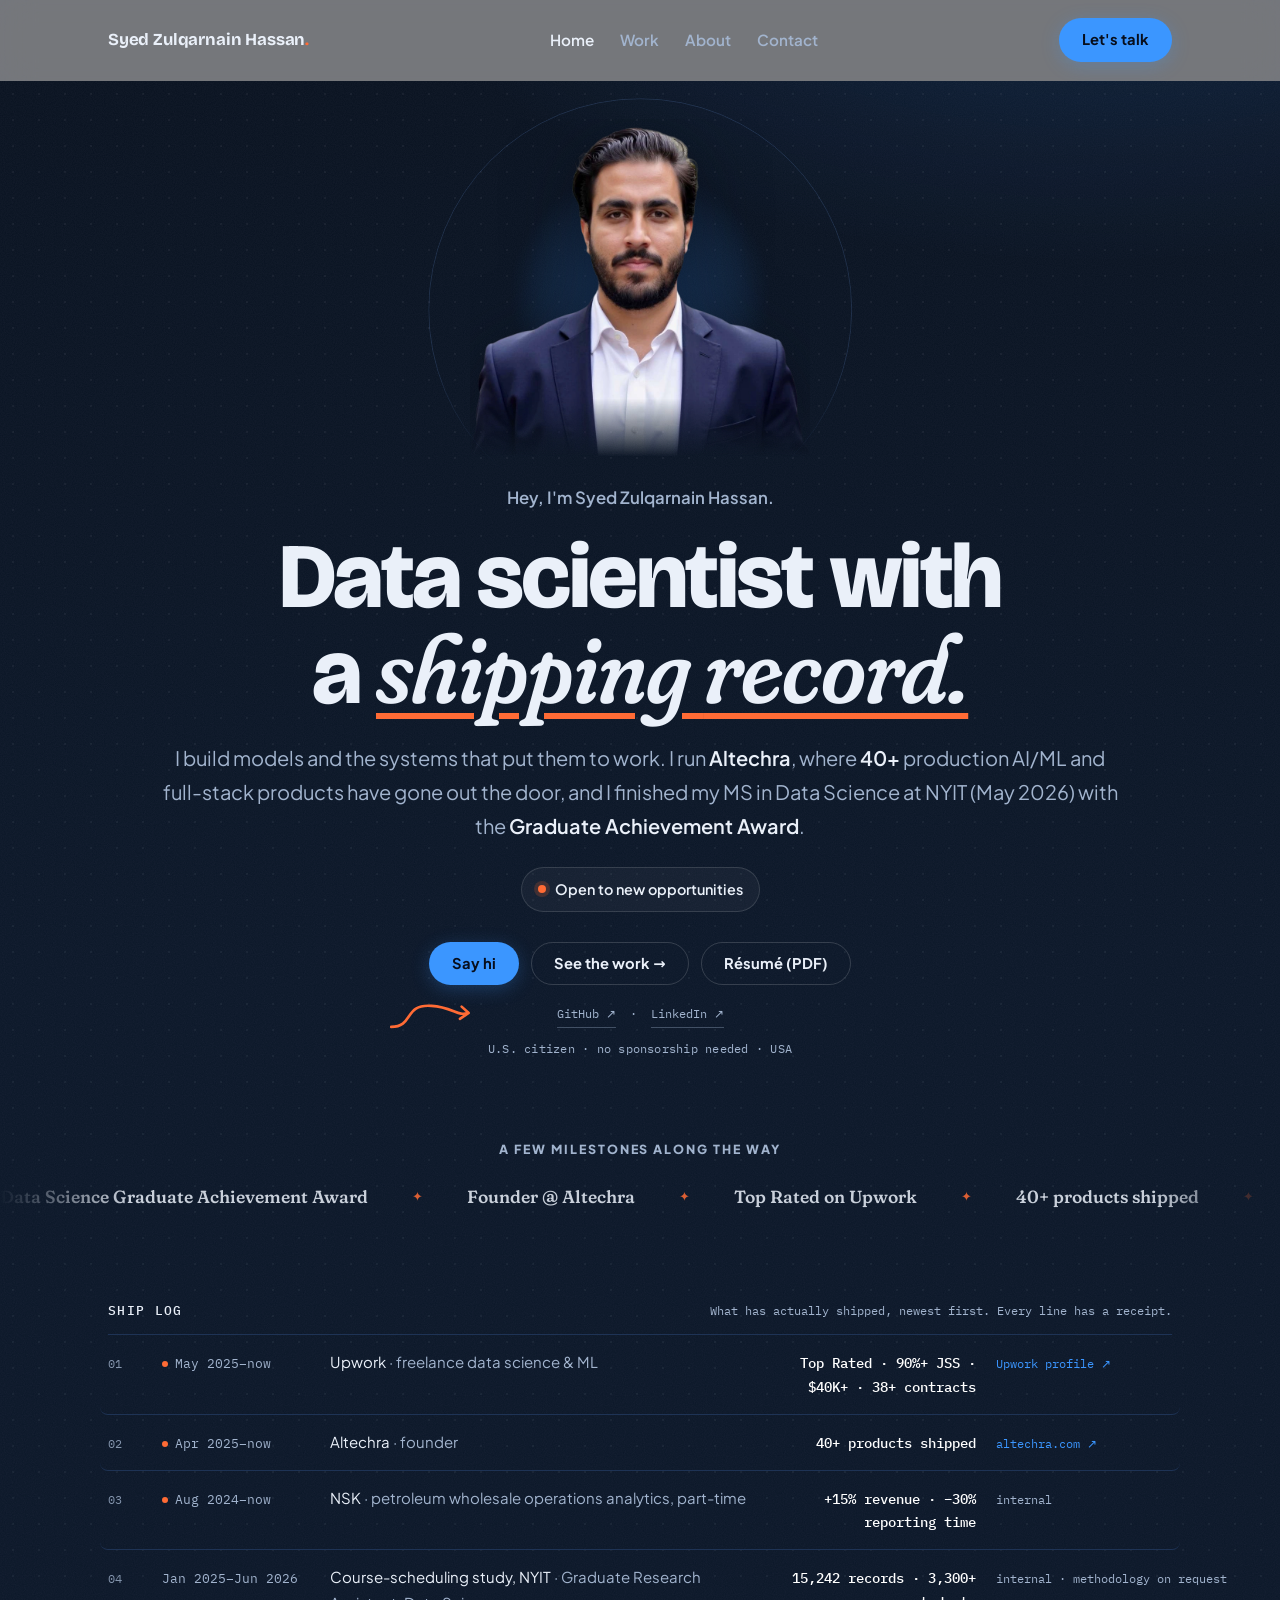
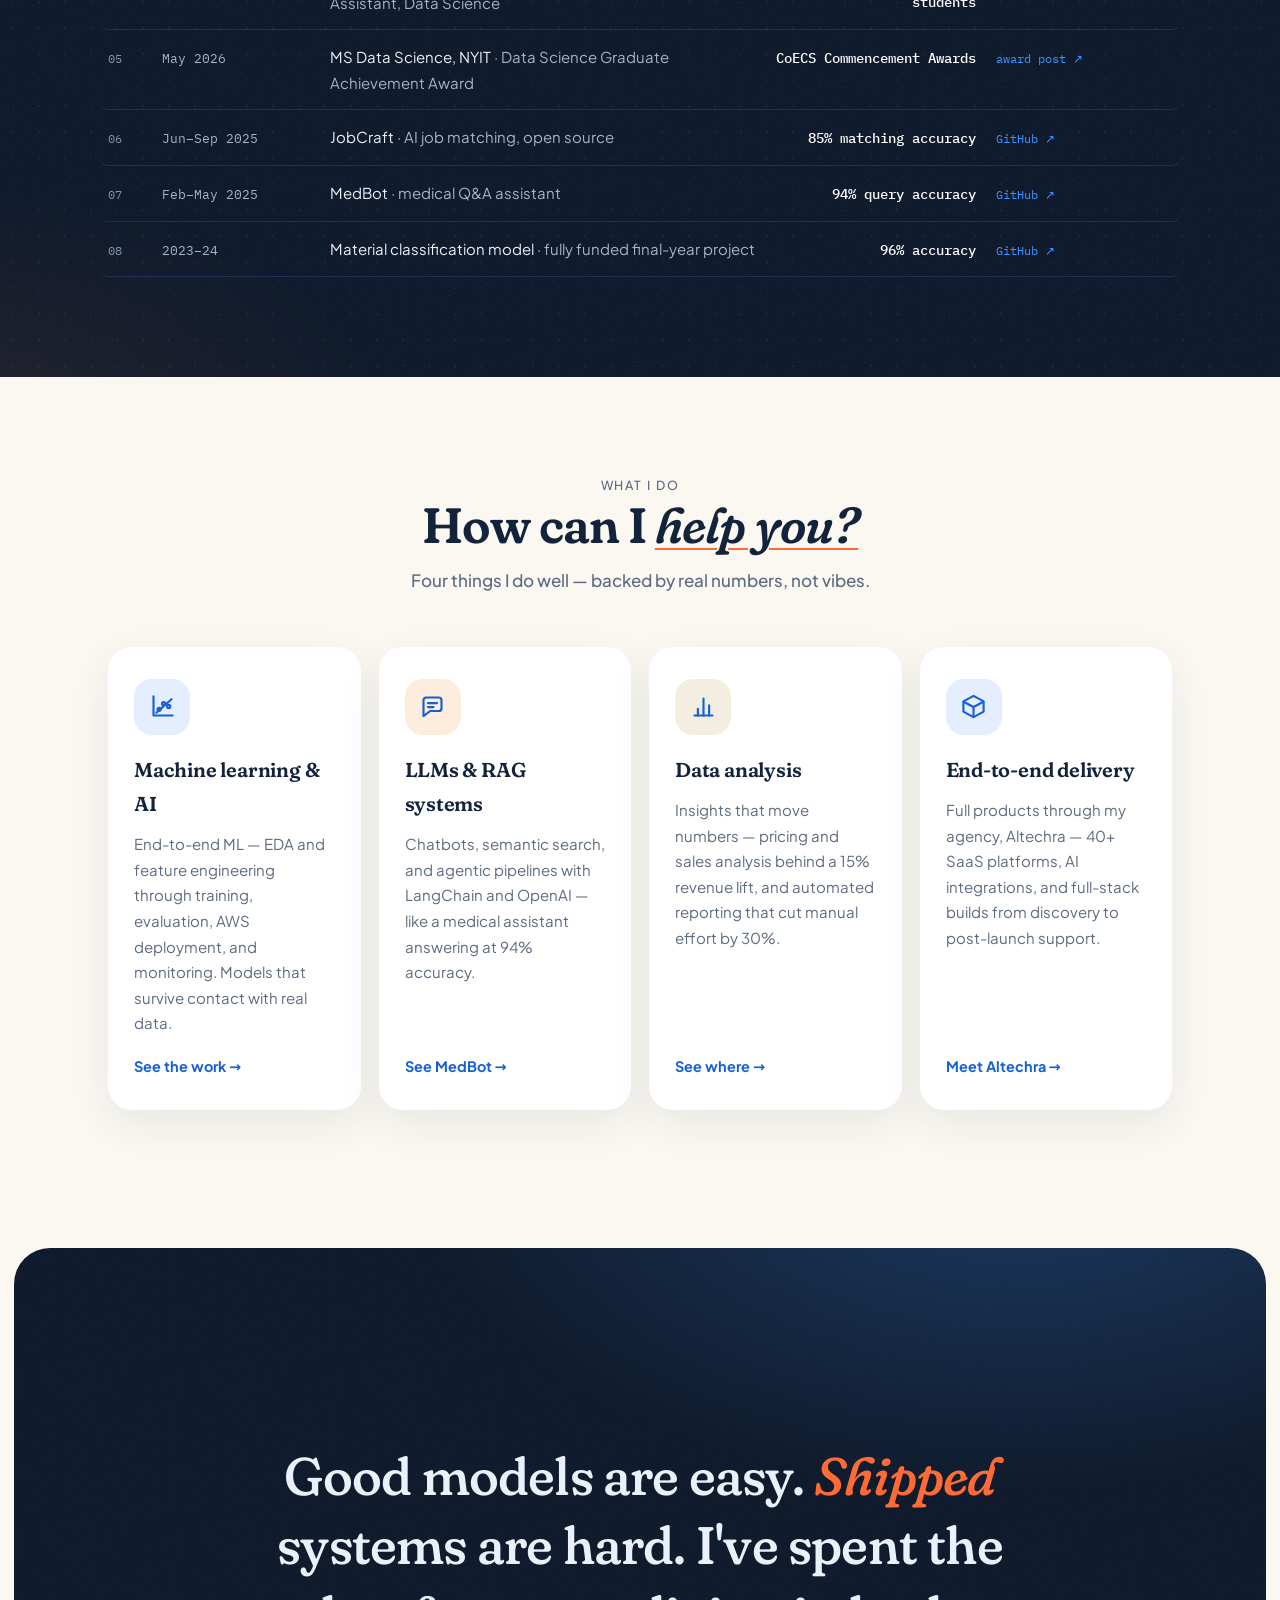
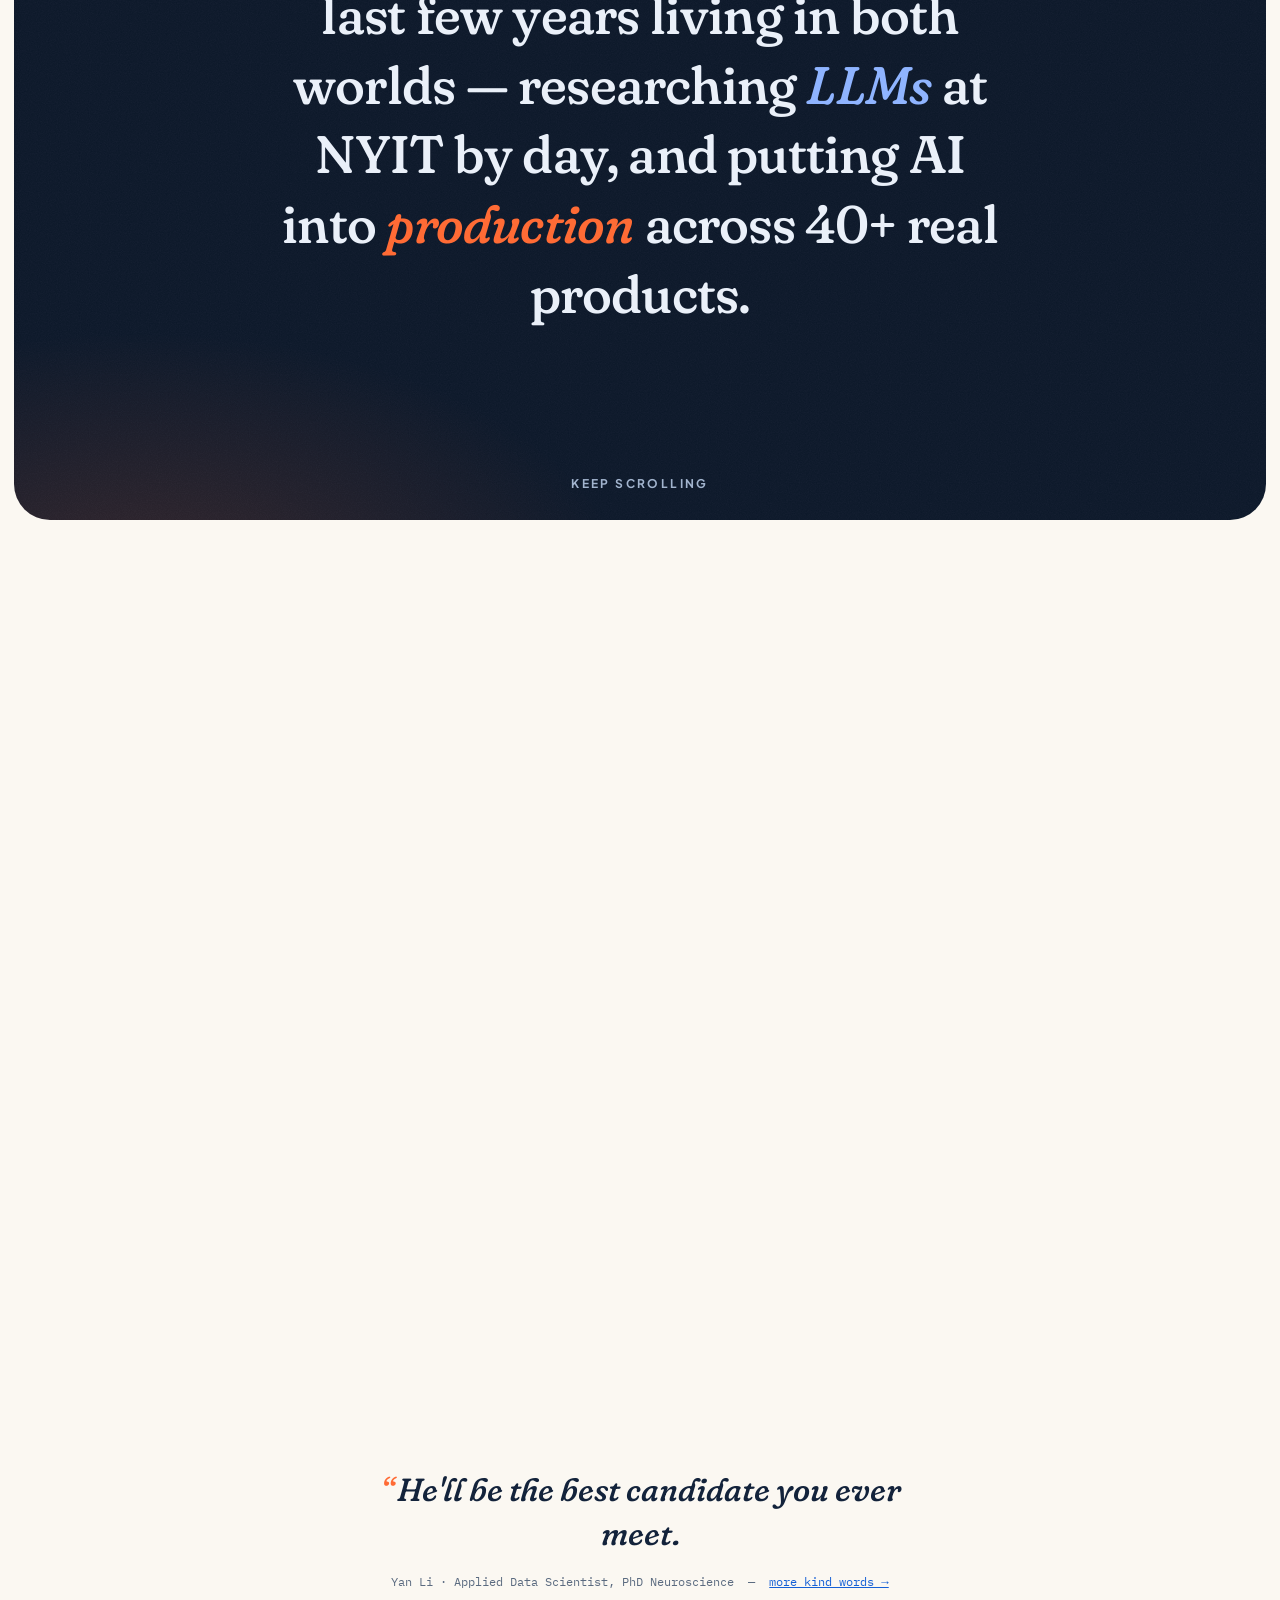
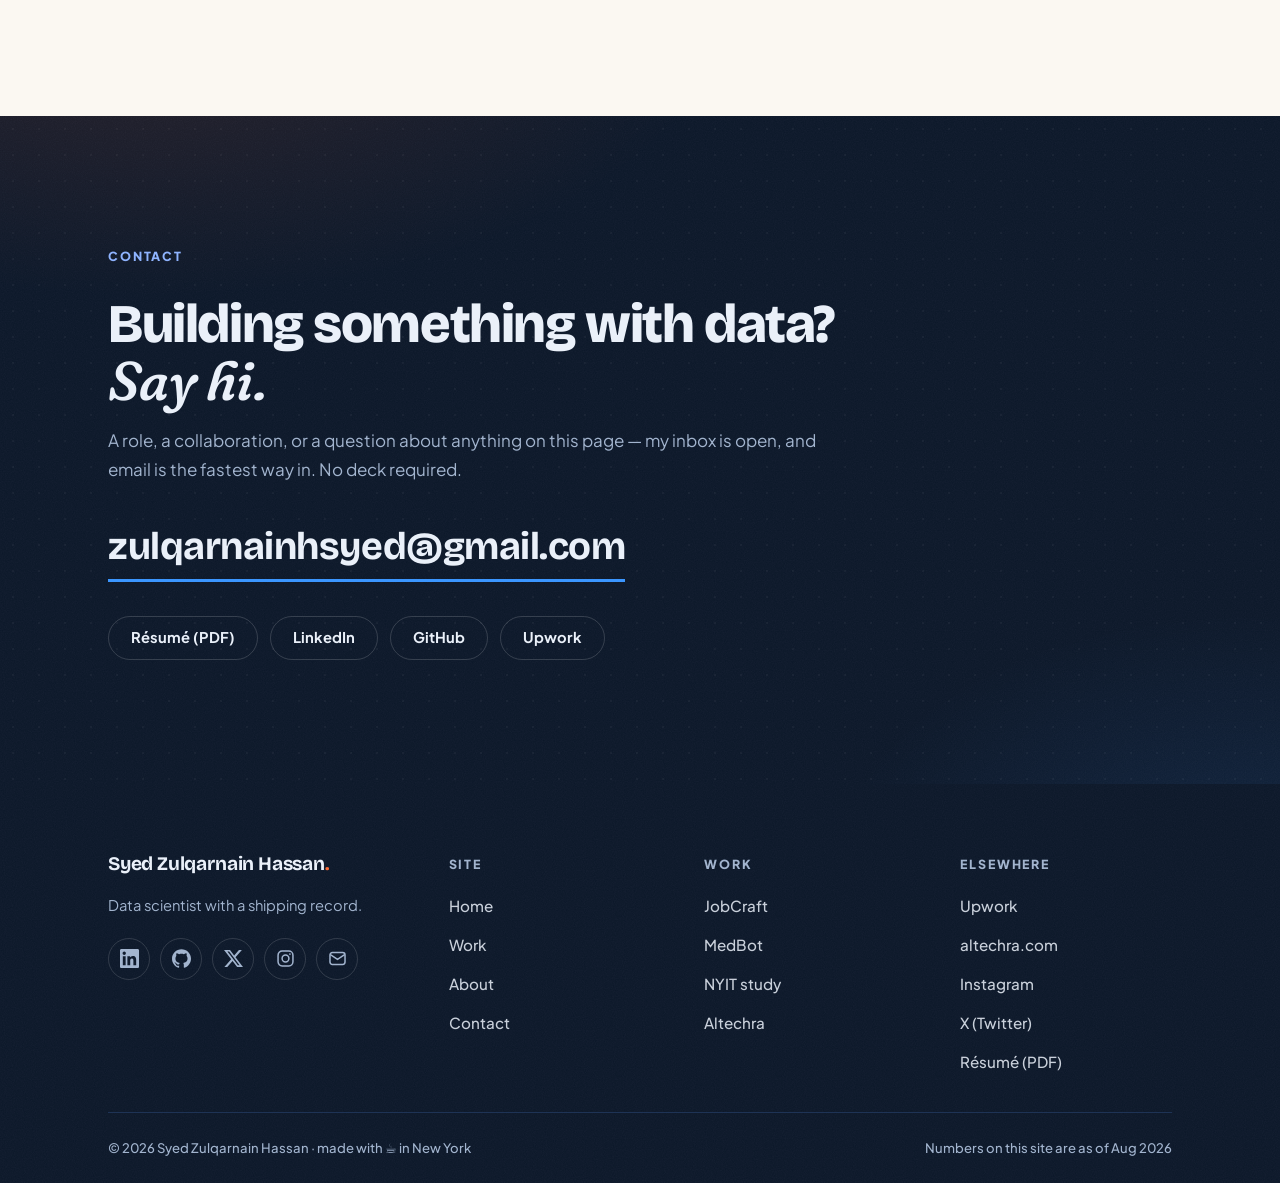
==== index.html @ 6a7240bf "Audit fixes: nav contrast, og card, a11y, email wrap" ====
<!doctype html>
<html lang="en">
<head>
<meta charset="utf-8">
<meta name="viewport" content="width=device-width, initial-scale=1">
<title>Syed Zulqarnain Hassan — Data Scientist &amp; Machine Learning Engineer, United States</title>
<meta name="description" content="Open to Data Scientist, Data Analyst, Machine Learning Engineer, and AI Engineer roles — 40+ production AI/ML builds, MS Data Science at NYIT 2026, U.S. citizen.">
<meta property="og:title" content="Syed Zulqarnain Hassan — Data scientist with a shipping record">
<meta property="og:description" content="40+ production AI/ML builds. MS Data Science, NYIT 2026, Graduate Achievement Award. Available now — on-site, hybrid, or remote anywhere in the U.S.">
<meta property="og:type" content="website">
<meta property="og:url" content="https://zulqarnainhassan.com/">
<meta property="og:image" content="https://zulqarnainhassan.com/og.png">
<meta property="og:image:width" content="1200">
<meta property="og:image:height" content="630">
<meta name="twitter:card" content="summary_large_image">
<meta name="twitter:image" content="https://zulqarnainhassan.com/og.png">
<link rel="canonical" href="https://zulqarnainhassan.com/">
<meta name="theme-color" content="#070E1C">
<link rel="icon" href="/favicon.svg" type="image/svg+xml">
<link rel="icon" href="/favicon.png" type="image/png" sizes="32x32">
<link rel="apple-touch-icon" href="/apple-touch-icon.png">
<link rel="preload" href="/fonts/bricolage-grotesque-700.woff2" as="font" type="font/woff2" crossorigin>
<link rel="preload" href="/fonts/plus-jakarta-sans-400.woff2" as="font" type="font/woff2" crossorigin>
<link rel="preload" href="/fonts/fraunces-italic-400-700.woff2" as="font" type="font/woff2" crossorigin>
<link rel="preload" href="/fonts/ibm-plex-mono-400.woff2" as="font" type="font/woff2" crossorigin>
<link rel="stylesheet" href="/styles.css">
<script src="/main.js" defer></script>
<script type="application/ld+json">
{
  "@context": "https://schema.org",
  "@type": "Person",
  "name": "Syed Zulqarnain Hassan",
  "jobTitle": "Data Scientist",
  "address": {"@type": "PostalAddress", "addressCountry": "US"},
  "email": "mailto:zulqarnainhsyed@gmail.com",
  "alumniOf": {"@type": "CollegeOrUniversity", "name": "New York Institute of Technology"},
  "worksFor": {"@type": "Organization", "name": "Altechra", "url": "https://altechra.com"},
  "sameAs": ["https://www.linkedin.com/in/syedzulqarnainh", "https://github.com/Zulqarnain-10", "https://www.upwork.com/freelancers/~01bd0c312572d26561", "https://www.instagram.com/szulqarnain22", "https://x.com/szulqarnain22"],
  "url": "https://zulqarnainhassan.com"
}
</script>
</head>
<body>
<a class="skip" href="#main">Skip to content</a>
<div class="progress" id="progress" aria-hidden="true"></div>

<header class="sitenav band-dark" id="sitenav">
  <div class="wrap">
    <div class="nav">
      <a class="brand" href="/">Syed Zulqarnain Hassan<span class="bdot">.</span></a>
      <nav aria-label="Primary">
        <ul class="nav-links" id="navLinks">
          <li><a href="/" aria-current="page">Home</a></li>
          <li><a href="/work/">Work</a></li>
          <li><a href="/about/">About</a></li>
          <li><a href="/contact/">Contact</a></li>
        </ul>
      </nav>
      <div class="nav-right">
        <a class="btn btn-primary nav-cta" href="/contact/">Let's talk</a>
        <button class="menu-btn" id="menuBtn" aria-expanded="false" aria-controls="navLinks" aria-label="Toggle menu"><svg viewBox="0 0 24 24" aria-hidden="true"><path d="M4 8h16M4 16h16"/></svg></button>
      </div>
    </div>
  </div>
</header>

<main id="main">
  <div class="band-dark band-hero">
    <section class="hero wrap" id="top">
      <div class="hero-figure" data-up style="--d:0s">
        <img src="/assets/portrait-cut.webp" alt="Syed Zulqarnain Hassan" width="880" height="882" fetchpriority="high" decoding="async">
      </div>
      <p class="eyebrow" data-up style="--d:.1s">Hey, I'm Syed Zulqarnain Hassan.</p>
      <h1><span class="hw" style="--wd:.15s">Data</span> <span class="hw" style="--wd:.23s">scientist</span> <span class="hw" style="--wd:.31s">with</span> <span class="hw" style="--wd:.39s">a</span> <em><span class="hw" style="--wd:.48s">shipping</span> <span class="hw" style="--wd:.57s">record.</span></em></h1>
      <p class="lede" data-up style="--d:.26s">I build models and the systems that put them to work. I run <strong>Altechra</strong>, where <strong>40+</strong> production AI/ML and full-stack products have gone out the door, and I finished my MS in Data Science at NYIT (May 2026) with the <strong>Graduate Achievement Award</strong>.</p>
      <p class="status-chip" data-up style="--d:.34s"><span class="dot" aria-hidden="true"></span>Open to new opportunities</p>
      <div class="ctas" data-up style="--d:.42s">
        <a class="btn btn-primary" href="mailto:zulqarnainhsyed@gmail.com?subject=Hello%20Zulqarnain">Say hi</a>
        <a class="btn btn-ghost" href="/work/">See the work →</a>
        <a class="btn btn-ghost" href="/resume.pdf">Résumé (PDF)</a>
        <svg class="squiggle" viewBox="0 0 100 60" fill="none" aria-hidden="true">
          <path class="sq1" d="M4 52 C 30 48, 14 24, 46 22 C 70 20, 78 30, 88 24" stroke="currentColor" stroke-width="3" stroke-linecap="round"/>
          <path class="sq2" d="M80 18 L 89 24 L 80 32" stroke="currentColor" stroke-width="3" stroke-linecap="round" stroke-linejoin="round"/>
        </svg>
      </div>
      <p class="hero-sub-links" data-up style="--d:.48s"><a href="https://github.com/Zulqarnain-10">GitHub ↗</a> &nbsp;·&nbsp; <a href="https://www.linkedin.com/in/syedzulqarnainh">LinkedIn ↗</a></p>
      <p class="hero-meta" data-up style="--d:.54s">U.S. citizen · no sponsorship needed · USA</p>
    </section>

    <section class="strip" aria-label="Milestones">
      <p class="strip-label" data-up style="--d:.6s">A few milestones along the way</p>
      <div class="marquee" data-up style="--d:.66s">
        <div class="marquee-track">
          <div class="mq-item">
            <span>Data Science Graduate Achievement Award</span><span class="sep" aria-hidden="true">✦</span>
            <span>Founder @ Altechra</span><span class="sep" aria-hidden="true">✦</span>
            <span>Top Rated on Upwork</span><span class="sep" aria-hidden="true">✦</span>
            <span>40+ products shipped</span><span class="sep" aria-hidden="true">✦</span>
            <span>Research Assistant @ NYIT</span><span class="sep" aria-hidden="true">✦</span>
            <span>Pakistan Conference @ Harvard</span><span class="sep" aria-hidden="true">✦</span>
            <span>Featured alumni story, FAST-NUCES</span><span class="sep" aria-hidden="true">✦</span>
            <span>3,267 GitHub contributions in a year</span><span class="sep" aria-hidden="true">✦</span>
            <span>Databricks Lakehouse Workshop</span><span class="sep" aria-hidden="true">✦</span>
            <span>IEEE NUCES — Senior Vice President</span><span class="sep" aria-hidden="true">✦</span>
            <span>100% funded final-year project</span><span class="sep" aria-hidden="true">✦</span>
          </div>
          <div class="mq-item mq-b" aria-hidden="true">
            <span>Data Science Graduate Achievement Award</span><span class="sep" aria-hidden="true">✦</span>
            <span>Founder @ Altechra</span><span class="sep" aria-hidden="true">✦</span>
            <span>Top Rated on Upwork</span><span class="sep" aria-hidden="true">✦</span>
            <span>40+ products shipped</span><span class="sep" aria-hidden="true">✦</span>
            <span>Research Assistant @ NYIT</span><span class="sep" aria-hidden="true">✦</span>
            <span>Pakistan Conference @ Harvard</span><span class="sep" aria-hidden="true">✦</span>
            <span>Featured alumni story, FAST-NUCES</span><span class="sep" aria-hidden="true">✦</span>
            <span>3,267 GitHub contributions in a year</span><span class="sep" aria-hidden="true">✦</span>
            <span>Databricks Lakehouse Workshop</span><span class="sep" aria-hidden="true">✦</span>
            <span>IEEE NUCES — Senior Vice President</span><span class="sep" aria-hidden="true">✦</span>
            <span>100% funded final-year project</span><span class="sep" aria-hidden="true">✦</span>
          </div>
        </div>
      </div>
    </section>

    <section class="log wrap" id="log" aria-labelledby="log-title">
      <div class="log-head">
        <h2 id="log-title">Ship log</h2>
        <p>What has actually shipped, newest first. Every line has a receipt.</p>
      </div>
      <ol role="list">
        <li style="--i:0">
          <span class="idx" aria-hidden="true">01</span>
          <span class="time"><span class="livedot" aria-hidden="true"></span>May 2025–now</span>
          <span class="what">Upwork <span class="role">· freelance data science &amp; ML</span></span>
          <span class="measure">Top Rated · 90%+ JSS · $40K+ · 38+ contracts</span>
          <a class="receipt" href="https://www.upwork.com/freelancers/~01bd0c312572d26561">Upwork profile ↗</a>
        </li>
        <li style="--i:1">
          <span class="idx" aria-hidden="true">02</span>
          <span class="time"><span class="livedot" aria-hidden="true"></span>Apr 2025–now</span>
          <span class="what"><a href="/work/#altechra-case">Altechra</a> <span class="role">· founder</span></span>
          <span class="measure">40+ products shipped</span>
          <a class="receipt" href="https://altechra.com">altechra.com ↗</a>
        </li>
        <li style="--i:2">
          <span class="idx" aria-hidden="true">03</span>
          <span class="time"><span class="livedot" aria-hidden="true"></span>Aug 2024–now</span>
          <span class="what"><a href="/work/#nsk">NSK</a> <span class="role">· petroleum wholesale operations analytics, part-time</span></span>
          <span class="measure">+15% revenue · −30% reporting time</span>
          <span class="receipt internal">internal</span>
        </li>
        <li style="--i:3">
          <span class="idx" aria-hidden="true">04</span>
          <span class="time">Jan 2025–Jun 2026</span>
          <span class="what"><a href="/work/#nyit">Course-scheduling study, NYIT</a> <span class="role">· Graduate Research Assistant, Data Science</span></span>
          <span class="measure">15,242 records · 3,300+ students</span>
          <span class="receipt internal">internal · methodology on request</span>
        </li>
        <li style="--i:4">
          <span class="idx" aria-hidden="true">05</span>
          <span class="time">May 2026</span>
          <span class="what">MS Data Science, NYIT <span class="role">· Data Science Graduate Achievement Award</span></span>
          <span class="measure">CoECS Commencement Awards</span>
          <a class="receipt" href="https://www.linkedin.com/posts/syedzulqarnainh_datascience-ai-nyit-ugcPost-7458711912994844672-Ua_i">award post ↗</a>
        </li>
        <li style="--i:5">
          <span class="idx" aria-hidden="true">06</span>
          <span class="time">Jun–Sep 2025</span>
          <span class="what"><a href="/work/#jobcraft">JobCraft</a> <span class="role">· AI job matching, open source</span></span>
          <span class="measure">85% matching accuracy</span>
          <a class="receipt" href="https://github.com/Zulqarnain-10/JobCraft" aria-label="JobCraft repository on GitHub">GitHub ↗</a>
        </li>
        <li style="--i:6">
          <span class="idx" aria-hidden="true">07</span>
          <span class="time">Feb–May 2025</span>
          <span class="what"><a href="/work/#medbot">MedBot</a> <span class="role">· medical Q&amp;A assistant</span></span>
          <span class="measure">94% query accuracy</span>
          <a class="receipt" href="https://github.com/Zulqarnain-10/AI-Powered-Medical-Chatbot-Using-LLM-s-for-Smart-Healthcare-Assistance" aria-label="MedBot repository on GitHub">GitHub ↗</a>
        </li>
        <li style="--i:7">
          <span class="idx" aria-hidden="true">08</span>
          <span class="time">2023–24</span>
          <span class="what">Material classification model <span class="role">· fully funded final-year project</span></span>
          <span class="measure">96% accuracy</span>
          <a class="receipt" href="https://github.com/Zulqarnain-10/Advanced-Material-Classification-Using-Sensor-Fusion-Machine-Learning" aria-label="Material classification repository on GitHub">GitHub ↗</a>
        </li>
      </ol>
    </section>
  </div>

  <section class="section" aria-labelledby="help-title" style="padding-top:clamp(56px,8vw,92px)">
    <div class="wrap">
      <div class="sec-head fx">
        <p class="kicker">What I do</p>
        <h2 class="title" id="help-title">How can I <span class="acc">help you?</span></h2>
        <p>Four things I do well — backed by real numbers, not vibes.</p>
      </div>
      <div class="help-grid">
        <article class="help fx">
          <span class="help-icon" aria-hidden="true"><svg viewBox="0 0 24 24"><path d="M4 3v17h17"/><circle cx="9" cy="14.5" r="1.4"/><circle cx="13" cy="9.5" r="1.4"/><circle cx="17.5" cy="12" r="1.4"/><path d="M6.5 17.5 20 5.5"/></svg></span>
          <h3>Machine learning &amp; AI</h3>
          <p>End-to-end ML — EDA and feature engineering through training, evaluation, AWS deployment, and monitoring. Models that survive contact with real data.</p>
          <a href="/work/">See the work →</a>
        </article>
        <article class="help fx" style="--d:.08s">
          <span class="help-icon" aria-hidden="true"><svg viewBox="0 0 24 24"><path d="M4 6.5A2.5 2.5 0 0 1 6.5 4h11A2.5 2.5 0 0 1 20 6.5v7a2.5 2.5 0 0 1-2.5 2.5H10l-6 4.5z"/><path d="M8 9h8M8 12.5h5"/></svg></span>
          <h3>LLMs &amp; RAG systems</h3>
          <p>Chatbots, semantic search, and agentic pipelines with LangChain and OpenAI — like a medical assistant answering at 94% accuracy.</p>
          <a href="/work/#medbot">See MedBot →</a>
        </article>
        <article class="help fx" style="--d:.16s">
          <span class="help-icon" aria-hidden="true"><svg viewBox="0 0 24 24"><path d="M4 20h16"/><path d="M7 20v-6M12 20V5M17 20v-9"/></svg></span>
          <h3>Data analysis</h3>
          <p>Insights that move numbers — pricing and sales analysis behind a 15% revenue lift, and automated reporting that cut manual effort by 30%.</p>
          <a href="/work/#nsk">See where →</a>
        </article>
        <article class="help fx" style="--d:.24s">
          <span class="help-icon" aria-hidden="true"><svg viewBox="0 0 24 24"><path d="M12 2.5 21 7.5v9l-9 5-9-5v-9z"/><path d="M3.6 8 12 12.5 20.4 8M12 12.5V21"/></svg></span>
          <h3>End-to-end delivery</h3>
          <p>Full products through my agency, Altechra — 40+ SaaS platforms, AI integrations, and full-stack builds from discovery to post-launch support.</p>
          <a href="/work/#altechra">Meet Altechra →</a>
        </article>
      </div>
    </div>
  </section>

  <section class="scrub-wrap" id="story" aria-label="A statement on shipping">
    <div class="scrub-sticky">
      <div class="scrub-panel">
        <p class="scrub-text" id="scrubText">Good models are easy. <span data-acc="p">Shipped</span> systems are hard. I've spent the last few years living in both worlds — researching <span data-acc="b">LLMs</span> at NYIT by day, and putting AI into <span data-acc="p">production</span> across 40+ real products.</p>
        <span class="scrub-hint" aria-hidden="true">keep scrolling</span>
      </div>
    </div>
  </section>

  <section class="quote-strip wrap" aria-label="Recommendation">
    <div class="fx">
      <p class="qs-text">He'll be the best candidate you ever meet.</p>
      <p class="qs-attr">Yan Li · Applied Data Scientist, PhD Neuroscience &nbsp;—&nbsp; <a href="/about/#words-title">more kind words →</a></p>
    </div>
  </section>

  <div class="band-dark band-contact" style="margin-top:var(--sp)">
    <section class="contact wrap" id="contact" aria-labelledby="contact-title">
      <div class="fx">
        <p class="kicker">Contact</p>
        <h2 id="contact-title">Building something with data? <span class="acc">Say hi.</span></h2>
        <p>A role, a collaboration, or a question about anything on this page — my inbox is open, and email is the fastest way in. No deck required.</p>
        <a class="mail" href="mailto:zulqarnainhsyed@gmail.com?subject=Hello%20Zulqarnain">zulqarnainhsyed@gmail.com</a>
        <div class="links">
          <a class="btn btn-ghost" href="/resume.pdf">Résumé (PDF)</a>
          <a class="btn btn-ghost" href="https://www.linkedin.com/in/syedzulqarnainh">LinkedIn</a>
          <a class="btn btn-ghost" href="https://github.com/Zulqarnain-10">GitHub</a>
          <a class="btn btn-ghost" href="https://www.upwork.com/freelancers/~01bd0c312572d26561">Upwork</a>
        </div>
      </div>
    </section>
  </div>
</main>

<footer class="band-dark band-foot">
  <div class="wrap">
    <div class="foot-grid">
      <div class="foot-id">
        <a class="brand" href="/">Syed Zulqarnain Hassan<span class="bdot">.</span></a>
        <p class="foot-tag">Data scientist with a shipping record.</p>
        <div class="foot-social">
          <a href="https://www.linkedin.com/in/syedzulqarnainh" aria-label="LinkedIn"><svg viewBox="0 0 24 24" aria-hidden="true"><path d="M20.447 20.452h-3.554v-5.569c0-1.328-.027-3.037-1.852-3.037-1.853 0-2.136 1.445-2.136 2.939v5.667H9.351V9h3.414v1.561h.046c.477-.9 1.637-1.85 3.37-1.85 3.601 0 4.267 2.37 4.267 5.455v6.286zM5.337 7.433c-1.144 0-2.063-.926-2.063-2.065 0-1.138.92-2.063 2.063-2.063 1.14 0 2.064.925 2.064 2.063 0 1.139-.925 2.065-2.064 2.065zm1.782 13.019H3.555V9h3.564v11.452zM22.225 0H1.771C.792 0 0 .774 0 1.729v20.542C0 23.227.792 24 1.771 24h20.451C23.2 24 24 23.227 24 22.271V1.729C24 .774 23.2 0 22.225 0z"/></svg></a>
          <a href="https://github.com/Zulqarnain-10" aria-label="GitHub"><svg viewBox="0 0 24 24" aria-hidden="true"><path d="M12 .297c-6.63 0-12 5.373-12 12 0 5.303 3.438 9.8 8.205 11.385.6.113.82-.258.82-.577 0-.285-.01-1.04-.015-2.04-3.338.724-4.042-1.61-4.042-1.61C4.422 18.07 3.633 17.7 3.633 17.7c-1.087-.744.084-.729.084-.729 1.205.084 1.838 1.236 1.838 1.236 1.07 1.835 2.809 1.305 3.495.998.108-.776.417-1.305.76-1.605-2.665-.3-5.466-1.332-5.466-5.93 0-1.31.465-2.38 1.235-3.22-.135-.303-.54-1.523.105-3.176 0 0 1.005-.322 3.3 1.23.96-.267 1.98-.399 3-.405 1.02.006 2.04.138 3 .405 2.28-1.552 3.285-1.23 3.285-1.23.645 1.653.24 2.873.12 3.176.765.84 1.23 1.91 1.23 3.22 0 4.61-2.805 5.625-5.475 5.92.42.36.81 1.096.81 2.22 0 1.606-.015 2.896-.015 3.286 0 .315.21.69.825.57C20.565 22.092 24 17.592 24 12.297c0-6.627-5.373-12-12-12"/></svg></a>
          <a href="https://x.com/szulqarnain22" aria-label="X (Twitter)"><svg viewBox="0 0 24 24" aria-hidden="true"><path d="M18.901 1.153h3.68l-8.04 9.19L24 22.846h-7.406l-5.8-7.584-6.638 7.584H.474l8.6-9.83L0 1.154h7.594l5.243 6.932ZM17.61 20.644h2.039L6.486 3.24H4.298Z"/></svg></a>
          <a href="https://www.instagram.com/szulqarnain22" aria-label="Instagram"><svg viewBox="0 0 24 24" aria-hidden="true" style="fill:none;stroke:currentColor;stroke-width:1.9;stroke-linecap:round"><rect x="2.6" y="2.6" width="18.8" height="18.8" rx="5.2"/><circle cx="12" cy="12" r="4.3"/><circle cx="17.6" cy="6.4" r=".4" style="fill:currentColor;stroke-width:1.4"/></svg></a>
          <a href="mailto:zulqarnainhsyed@gmail.com" aria-label="Email"><svg viewBox="0 0 24 24" aria-hidden="true" style="fill:none;stroke:currentColor;stroke-width:1.9;stroke-linecap:round;stroke-linejoin:round"><rect x="2.5" y="4.5" width="19" height="15" rx="3"/><path d="M3.5 7.5 12 13.2 20.5 7.5"/></svg></a>
        </div>
      </div>
      <nav class="foot-col" aria-label="Site">
        <h3>Site</h3>
        <ul>
          <li><a href="/">Home</a></li>
          <li><a href="/work/">Work</a></li>
          <li><a href="/about/">About</a></li>
          <li><a href="/contact/">Contact</a></li>
        </ul>
      </nav>
      <nav class="foot-col" aria-label="Work">
        <h3>Work</h3>
        <ul>
          <li><a href="/work/#jobcraft">JobCraft</a></li>
          <li><a href="/work/#medbot">MedBot</a></li>
          <li><a href="/work/#nyit">NYIT study</a></li>
          <li><a href="/work/#altechra-case">Altechra</a></li>
        </ul>
      </nav>
      <nav class="foot-col" aria-label="Elsewhere">
        <h3>Elsewhere</h3>
        <ul>
          <li><a href="https://www.upwork.com/freelancers/~01bd0c312572d26561">Upwork</a></li>
          <li><a href="https://altechra.com">altechra.com</a></li>
          <li><a href="https://www.instagram.com/szulqarnain22">Instagram</a></li>
          <li><a href="https://x.com/szulqarnain22">X (Twitter)</a></li>
          <li><a href="/resume.pdf">Résumé (PDF)</a></li>
        </ul>
      </nav>
    </div>
    <div class="footer-row">
      <span>© 2026 Syed Zulqarnain Hassan · made with ☕ in New York</span>
      <span>Numbers on this site are as of Aug 2026</span>
    </div>
  </div>
</footer>
</body>
</html>
---- styles.css ----
/* zulqarnainhassan.com — shared styles */
@font-face{font-family:'Bricolage Grotesque';font-style:normal;font-weight:700 800;font-display:swap;src:url('/fonts/bricolage-grotesque-700.woff2') format('woff2')}
@font-face{font-family:'Fraunces';font-style:italic;font-weight:400 700;font-display:swap;src:url('/fonts/fraunces-italic-400-700.woff2') format('woff2')}
@font-face{font-family:'Fraunces';font-style:normal;font-weight:400 700;font-display:swap;src:url('/fonts/fraunces-400-700.woff2') format('woff2')}
@font-face{font-family:'IBM Plex Mono';font-style:normal;font-weight:400;font-display:swap;src:url('/fonts/ibm-plex-mono-400.woff2') format('woff2')}
@font-face{font-family:'IBM Plex Mono';font-style:normal;font-weight:500;font-display:swap;src:url('/fonts/ibm-plex-mono-500.woff2') format('woff2')}
@font-face{font-family:'Plus Jakarta Sans';font-style:normal;font-weight:400 800;font-display:swap;src:url('/fonts/plus-jakarta-sans-400.woff2') format('woff2')}
:root{
  --bg-d:#070E1C; --band:#0A1628; --band-2:#0D1B33; --line-d:#1E3355;
  --fog:#EAF0F9; --mist:#A2B4CE;
  --bg:#FBF8F2; --panel:#FFFFFF; --cream:#F4EEE1;
  --ink:#13233B; --muted:#5B6B80; --line:rgba(19,35,59,.10);
  --blue-soft:#E5EEFF; --peach-soft:#FDEDDD;
  --blue:#3B96FF; --blue-ink:#1560D6; --coral:#FF6B35; --coral-ink:#D9480F; --coral-deep:#B33E0B; --warm-ink:#B4530F;
  --display:"Bricolage Grotesque","Helvetica Neue",Arial,sans-serif;
  --serif:"Fraunces",Georgia,serif;
  --body:"Plus Jakarta Sans",system-ui,-apple-system,"Segoe UI",sans-serif;
  --mono:"IBM Plex Mono",ui-monospace,SFMono-Regular,Menlo,Consolas,monospace;
  --wrap:1160px; --gutter:clamp(20px,5vw,48px);
  --sp:clamp(76px,10vw,124px);
  --ease:cubic-bezier(.16,1,.3,1);
  --shadow:0 14px 40px rgba(19,35,59,.08);
  --shadow-lg:0 28px 64px rgba(19,35,59,.13);
  --r:24px;
  --grain:url("data:image/svg+xml,%3Csvg%20xmlns='http://www.w3.org/2000/svg'%20width='160'%20height='160'%3E%3Cfilter%20id='n'%3E%3CfeTurbulence%20type='fractalNoise'%20baseFrequency='.9'%20numOctaves='2'/%3E%3CfeColorMatrix%20values='0%200%200%200%201%200%200%200%200%201%200%200%200%200%201%200%200%200%20.045%200'/%3E%3C/filter%3E%3Crect%20width='160'%20height='160'%20filter='url(%23n)'/%3E%3C/svg%3E");
}
*{box-sizing:border-box}
html{color-scheme:light;scrollbar-width:thin;scrollbar-color:#2A4A7A var(--bg)}
@media (prefers-reduced-motion:no-preference){html{scroll-behavior:smooth}}
::-webkit-scrollbar{width:11px}
::-webkit-scrollbar-track{background:var(--bg)}
::-webkit-scrollbar-thumb{background:#2A4A7A;border-radius:8px;border:3px solid var(--bg)}
::-webkit-scrollbar-thumb:hover{background:var(--blue-ink)}
body{margin:0;font-family:var(--body);color:var(--ink);background:var(--bg);line-height:1.7;font-size:1.0625rem;-webkit-font-smoothing:antialiased;text-rendering:optimizeLegibility}
a{color:inherit}
::selection{background:var(--blue);color:var(--bg-d)}
:focus-visible{outline:2px solid var(--blue-ink);outline-offset:3px;border-radius:4px}
.band-dark :focus-visible{outline-color:var(--blue)}
img{max-width:100%}
.wrap{max-width:var(--wrap);margin:0 auto;padding:0 var(--gutter)}
.skip{position:absolute;left:-999px;top:8px;background:#fff;color:var(--ink);padding:8px 12px;z-index:100;font-weight:700;font-size:.85rem}
.skip:focus{left:8px}
.progress{position:fixed;top:0;left:0;right:0;height:3px;z-index:60;background:linear-gradient(90deg,var(--blue),var(--coral));transform-origin:0 50%;transform:scaleX(0);pointer-events:none}
@media (prefers-reduced-motion:reduce){.progress{display:none}}
.todo{background:rgba(255,107,53,.14);color:var(--coral-deep);padding:0 5px;border-radius:4px;font-family:var(--mono);font-size:.85em;-webkit-box-decoration-break:clone;box-decoration-break:clone}
.band-dark{background:var(--band);color:var(--fog)}
.band-dark .todo{color:var(--coral)}
.band-hero{overflow:clip;background:
  var(--grain),
  radial-gradient(1200px 620px at 86% -10%, rgba(59,150,255,.17), transparent 60%),
  radial-gradient(820px 460px at -6% 104%, rgba(255,107,53,.10), transparent 58%),
  radial-gradient(rgba(234,240,249,.05) 1px, transparent 1.5px),
  linear-gradient(180deg, #081120, var(--band) 46%);
  background-size:160px 160px,auto,auto,26px 26px,auto}
.band-contact{background:
  var(--grain),
  radial-gradient(1000px 520px at 12% -18%, rgba(255,107,53,.13), transparent 58%),
  radial-gradient(700px 420px at 98% 112%, rgba(59,150,255,.10), transparent 60%),
  radial-gradient(rgba(234,240,249,.045) 1px, transparent 1.5px),
  var(--band);
  background-size:160px 160px,auto,auto,26px 26px,auto}
.band-foot{background:var(--grain),var(--band);background-size:160px 160px,auto}

/* type helpers */
.acc{font-family:var(--serif);font-style:italic;font-weight:550;letter-spacing:-.01em}
.title .acc{text-decoration:underline;text-decoration-color:var(--coral);text-decoration-thickness:.05em;text-underline-offset:.1em}
.hl{background:linear-gradient(104deg, transparent 1%, rgba(255,178,107,.5) 3%, rgba(255,178,107,.5) 96%, transparent 98%);background-size:100% .5em;background-position:0 80%;background-repeat:no-repeat;padding:0 .06em}
.sr-only{position:absolute;width:1px;height:1px;overflow:hidden;clip-path:inset(50%);white-space:nowrap}

/* reveal system */
.js .fx{opacity:0;transform:translateY(30px) scale(.985);filter:blur(9px);transition:opacity .95s var(--ease),transform .95s var(--ease),filter .95s var(--ease);transition-delay:var(--d,0s)}
.js .fx.in{opacity:1;transform:none;filter:none}
@media (prefers-reduced-motion:reduce){.js .fx{opacity:1;transform:none;filter:none;transition:none}}

/* nav */
.sitenav{position:sticky;top:0;z-index:50;background:rgba(7,14,28,.55);-webkit-backdrop-filter:blur(16px) saturate(1.5);backdrop-filter:blur(16px) saturate(1.5);border-bottom:1px solid transparent;transition:background .3s ease,border-color .3s ease}
.sitenav.scrolled{background:var(--coral);border-bottom-color:var(--coral-deep)}
.sitenav.scrolled .brand,.sitenav.scrolled .nav-links a{color:var(--ink)}
.sitenav.scrolled .brand .bdot{color:#fff}
.sitenav.scrolled .nav-links a:hover,.sitenav.scrolled .nav-links a[aria-current="page"]{color:var(--ink);text-decoration:underline;text-decoration-thickness:2px;text-underline-offset:5px}
.sitenav.scrolled .btn-primary{background:var(--ink);color:#fff;box-shadow:0 4px 18px rgba(10,22,40,.3)}
.sitenav.scrolled .btn-primary:hover{background:#1D3153}
.sitenav.scrolled .menu-btn{border-color:rgba(10,22,40,.4);color:var(--ink)}
.sitenav.scrolled :focus-visible{outline-color:var(--ink)}
.nav{display:flex;align-items:center;justify-content:space-between;gap:16px;padding:18px 0}
.brand{font-family:var(--display);font-size:1.05rem;font-weight:700;letter-spacing:-.01em;text-decoration:none;color:var(--fog)}
.brand .bdot{color:var(--coral)}
.nav-links{list-style:none;display:flex;gap:26px;margin:0;padding:0}
.nav-links a{font-size:.95rem;font-weight:600;color:var(--mist);text-decoration:none;transition:color .2s ease}
.nav-links a:hover,.nav-links a[aria-current="page"]{color:var(--fog)}
.nav-right{display:flex;align-items:center;gap:12px}
.menu-btn{display:none;background:transparent;border:1px solid var(--line-d);color:var(--fog);border-radius:10px;width:42px;height:42px;cursor:pointer;place-items:center}
.menu-btn svg{width:20px;height:20px;stroke:currentColor;fill:none;stroke-width:2;stroke-linecap:round}
.btn{display:inline-flex;align-items:center;gap:8px;padding:12px 22px;border-radius:999px;font-weight:700;font-size:.92rem;text-decoration:none;border:1.5px solid transparent;line-height:1.2;white-space:nowrap;transition:background-color .2s ease,border-color .2s ease,color .2s ease,transform .3s var(--ease),box-shadow .3s var(--ease)}
.btn:hover{transform:translateY(-2px)}
@media (prefers-reduced-motion:reduce){.btn:hover{transform:none}}
.btn-primary{background:var(--blue);color:var(--bg-d);box-shadow:0 4px 18px rgba(59,150,255,.25)}
.btn-primary:hover{background:#57A5FF;box-shadow:0 8px 26px rgba(59,150,255,.35)}
.btn-ghost{border-color:rgba(255,255,255,.16);color:var(--fog)}
.btn-ghost:hover{border-color:var(--mist);background:rgba(255,255,255,.05)}
@media (max-width:760px){
  .nav-links{display:none;position:absolute;top:calc(100% + 10px);right:var(--gutter);left:var(--gutter);flex-direction:column;gap:4px;background:rgba(10,22,40,.97);border:1px solid var(--line-d);border-radius:16px;padding:12px;box-shadow:0 24px 60px rgba(3,8,18,.6)}
  .nav-links a{padding:12px 16px;border-radius:10px;display:block}
  .nav-links a:hover{background:rgba(255,255,255,.05)}
  .sitenav.open .nav-links{display:flex}
  .menu-btn{display:inline-flex;align-items:center;justify-content:center}
  .nav-cta{display:none}
  .sitenav.scrolled .nav-links a{color:var(--mist);text-decoration:none}
  .sitenav.scrolled .nav-links a:hover,.sitenav.scrolled .nav-links a[aria-current="page"]{color:var(--fog);text-decoration:none}
  .sitenav.scrolled .nav-links :focus-visible{outline-color:var(--blue)}
}

/* hero (home) — centered, portrait blending on top */
.hero{display:flex;flex-direction:column;align-items:center;text-align:center;padding-block:clamp(20px,3vw,40px) clamp(36px,5vw,60px)}
.eyebrow{font-size:1.05rem;font-weight:600;color:var(--mist);margin:0 0 20px}
h1{font-family:var(--display);font-weight:800;font-size:clamp(2.9rem,7.2vw,6.1rem);line-height:.97;letter-spacing:-.028em;margin:0 0 24px;max-width:13ch}
.hero h1{max-width:17ch;margin-inline:auto;text-wrap:balance}
.hero .lede{margin-inline:auto;max-width:64ch}
.hero .ctas{justify-content:center;position:relative}
.squiggle{position:absolute;top:calc(100% + 2px);left:50%;transform:translateX(-250px) rotate(8deg);width:88px;color:var(--coral);pointer-events:none}
.squiggle .sq1{stroke-dasharray:220;stroke-dashoffset:220;animation:drawIn 1.1s 1s var(--ease) forwards}
.squiggle .sq2{stroke-dasharray:40;stroke-dashoffset:40;animation:drawIn .5s 1.9s var(--ease) forwards}
@keyframes drawIn{to{stroke-dashoffset:0}}
@media (prefers-reduced-motion:reduce){.squiggle .sq1,.squiggle .sq2{stroke-dashoffset:0;animation:none}}
@media (max-width:860px){.squiggle{display:none}}
h1 em{font-family:var(--serif);font-style:italic;font-weight:550;font-size:1.05em;letter-spacing:-.01em}
h1 em, h1 em .hw{text-decoration:underline;text-decoration-color:var(--coral);text-decoration-thickness:.06em;text-underline-offset:.1em}
@media (prefers-reduced-motion:no-preference){
  .hw{display:inline-block;opacity:0;transform:translateY(.5em) rotate(1.2deg);animation:wup .65s var(--ease) forwards;animation-delay:var(--wd,0s)}
  @keyframes wup{to{opacity:1;transform:none}}
}
.lede{font-size:clamp(1.0625rem,1.6vw,1.25rem);color:var(--mist);max-width:58ch;margin:0 0 24px}
.lede strong{color:var(--fog);font-weight:600}
.status-chip{display:inline-flex;align-items:center;gap:9px;font-weight:600;font-size:.9rem;color:var(--fog);margin:0 0 30px;padding:9px 16px;border:1px solid rgba(255,255,255,.13);border-radius:999px;background:rgba(255,255,255,.04)}
.dot{width:8px;height:8px;border-radius:50%;background:var(--coral);box-shadow:0 0 0 4px rgba(255,107,53,.18);flex:none}
.ctas{display:flex;flex-wrap:wrap;gap:12px}
.hero-sub-links{margin:18px 0 0;font-family:var(--mono);font-size:.78rem;color:var(--mist)}
.hero-sub-links a{color:var(--mist);text-decoration:none;border-bottom:1px solid rgba(162,180,206,.35);transition:color .2s ease,border-color .2s ease;padding-block:6px}
.hero-sub-links a:hover{color:var(--fog);border-color:var(--fog)}
.hero-meta{margin:14px 0 0;font-family:var(--mono);font-size:.75rem;color:var(--mist);letter-spacing:.02em}
.hero-figure{position:relative;width:min(62vw,340px);margin-bottom:clamp(14px,2.5vw,24px)}
@media (max-width:900px){.hero-figure{width:min(64vw,290px)}}
.hero-figure::before{content:"";position:absolute;left:50%;top:52%;width:105%;aspect-ratio:1;transform:translate(-50%,-50%);background:radial-gradient(50% 50% at 50% 50%, rgba(59,150,255,.30), rgba(59,150,255,.10) 55%, transparent 72%);filter:blur(6px)}
.hero-figure::after{content:"";position:absolute;left:50%;top:56%;width:124%;aspect-ratio:1;transform:translate(-50%,-50%);border:1px solid rgba(122,175,255,.16);border-radius:50%;-webkit-mask-image:linear-gradient(180deg,#000 62%,transparent 88%);mask-image:linear-gradient(180deg,#000 62%,transparent 88%)}
.hero-figure img{position:relative;z-index:1;display:block;width:100%;height:auto;-webkit-mask-image:linear-gradient(180deg,#000 82%,transparent 99%);mask-image:linear-gradient(180deg,#000 82%,transparent 99%);filter:drop-shadow(0 18px 34px rgba(3,8,18,.5))}
@media (prefers-reduced-motion:no-preference){
  [data-up]{opacity:0;transform:translateY(18px);animation:up .8s var(--ease) forwards;animation-delay:var(--d,0s)}
  .hero-figure[data-up]{transform:translateY(24px) scale(.985)}
  @keyframes up{to{opacity:1;transform:none}}
}

/* page head (work/about) */
.page-head{overflow:clip;background:
  var(--grain),
  radial-gradient(900px 420px at 88% -30%, rgba(59,150,255,.15), transparent 60%),
  radial-gradient(700px 400px at -4% 115%, rgba(255,107,53,.09), transparent 58%),
  radial-gradient(rgba(234,240,249,.05) 1px, transparent 1.5px),
  var(--band);
  background-size:160px 160px,auto,auto,26px 26px,auto;
  padding-block:clamp(44px,6vw,72px)}
.ph-kicker{font-family:var(--mono);font-size:.75rem;letter-spacing:.1em;text-transform:uppercase;color:var(--mist);margin:0 0 16px}
.page-head h1{font-size:clamp(2.4rem,5.5vw,4.2rem);margin-bottom:14px;max-width:20ch}
.page-head p{color:var(--mist);max-width:62ch;margin:0;font-size:1.05rem}

/* ship log */
.log{padding-block:clamp(28px,4vw,44px) clamp(64px,8vw,100px)}
.log-head{display:flex;justify-content:space-between;align-items:baseline;gap:16px;flex-wrap:wrap;border-bottom:1px solid var(--line-d);padding-bottom:12px}
.log-head h2{font-family:var(--mono);font-size:.8125rem;font-weight:500;letter-spacing:.1em;text-transform:uppercase;color:var(--fog);margin:0}
.log-head p{font-family:var(--mono);font-size:.75rem;color:var(--mist);margin:0}
.log ol{list-style:none;margin:0;padding:0}
.log li{display:grid;grid-template-columns:34px 148px 1fr auto 176px;gap:6px 20px;align-items:baseline;padding:14px 8px;margin:0 -8px;border-bottom:1px solid var(--line-d);font-size:.9375rem;border-radius:8px;transition:background .25s ease}
.log li>.receipt{justify-self:start}
.log li:hover{background:linear-gradient(90deg,rgba(59,150,255,.06),transparent 70%)}
.log .idx{font-family:var(--mono);font-size:.75rem;color:var(--mist);opacity:.8}
.log .time{font-family:var(--mono);font-size:.8125rem;color:var(--mist)}
.log .what a{color:var(--fog);text-decoration:none;border-bottom:1px solid transparent;transition:border-color .2s ease}
.log .what a:hover{border-bottom-color:var(--mist)}
.log .what .role{color:var(--mist)}
.log .measure{font-family:var(--mono);font-size:.875rem;font-weight:500;color:#fff;white-space:normal;max-width:26ch;text-align:right;justify-self:end}
.livedot{display:inline-block;width:6px;height:6px;border-radius:50%;background:var(--coral);margin-right:7px;vertical-align:1px}
.receipt{font-family:var(--mono);font-size:.75rem;color:var(--blue);text-decoration:none;white-space:nowrap;transition:color .2s ease,transform .25s var(--ease)}
a.receipt{display:inline-block;padding-block:6px;margin-block:-6px}
.log .what a,.more a{padding-block:6px;margin-block:-6px}
a.receipt:hover{text-decoration:underline;color:#6FB2FF;transform:translate(2px,-2px)}
.receipt.internal{color:var(--mist);cursor:default}
@media (max-width:1000px){
  .log li{grid-template-columns:1fr;gap:4px;padding:14px 0;margin:0;border-radius:0}
  .log .idx{display:none}
  .log .measure{text-align:left;max-width:none;justify-self:start}
  .log .receipt{white-space:normal}
}
@media (prefers-reduced-motion:no-preference){
  .log li{opacity:0;transform:translateY(8px);animation:rise .55s cubic-bezier(.2,.7,.2,1) forwards;animation-delay:calc(var(--i)*70ms + 350ms)}
  @keyframes rise{to{opacity:1;transform:none}}
}

/* marquee */
.strip{padding:clamp(48px,6vw,64px) 0 8px}
.strip-label{text-align:center;font-size:.78rem;font-weight:800;letter-spacing:.16em;text-transform:uppercase;color:var(--muted);margin:0 0 22px}
.band-dark .strip{padding:clamp(10px,2vw,20px) 0 clamp(30px,4vw,44px)}
.band-dark .strip-label{color:var(--mist)}
.band-dark .mq-item{color:var(--fog);opacity:.85}
.marquee{overflow:hidden;-webkit-mask-image:linear-gradient(90deg,transparent,#000 10%,#000 90%,transparent);mask-image:linear-gradient(90deg,transparent,#000 10%,#000 90%,transparent)}
.marquee-track{display:flex;align-items:center;gap:44px;width:max-content}
@media (prefers-reduced-motion:no-preference){
  .marquee-track{animation:mq 34s linear infinite}
  .marquee:hover .marquee-track,.marquee:focus-within .marquee-track,.marquee.paused .marquee-track{animation-play-state:paused}
  @keyframes mq{to{transform:translateX(-50%)}}
}
@media (prefers-reduced-motion:reduce){
  .marquee{mask-image:none;-webkit-mask-image:none}
  .marquee-track{flex-wrap:wrap;justify-content:center;width:100%}
  .mq-b{display:none}
}
.mq-item{display:flex;align-items:center;gap:44px;white-space:nowrap;font-family:var(--serif);font-weight:550;font-size:1.1rem;color:var(--ink);opacity:.8}
.mq-item .sep{color:var(--coral);font-size:.8rem}

/* sections */
.section{padding-block:var(--sp) 0}
.sec-head{max-width:760px;margin:0 auto 52px;text-align:center}
.sec-head.left{margin:0 0 44px;text-align:left;max-width:66ch}
.kicker{display:inline-block;font-size:.78rem;font-weight:800;letter-spacing:.15em;text-transform:uppercase;color:var(--blue-ink);margin:0 0 14px}
.kicker.warm{color:var(--warm-ink)}
.band-dark .kicker{color:#8FB4FF}
.title{font-family:var(--serif);font-weight:600;font-size:clamp(2rem,4.2vw,3.1rem);letter-spacing:-.02em;line-height:1.12;margin:0 0 12px}
.sec-head p{color:var(--muted);margin:0;font-weight:500}

/* help cards */
.help-grid{display:grid;grid-template-columns:repeat(4,1fr);gap:18px}
.help{background:var(--panel);border-radius:var(--r);padding:32px 26px;box-shadow:var(--shadow);display:flex;flex-direction:column;align-items:flex-start;transition:transform .6s var(--ease),box-shadow .6s var(--ease)}
.help:hover{transform:translateY(-8px);box-shadow:var(--shadow-lg)}
@media (prefers-reduced-motion:reduce){.help:hover{transform:none}}
.help-icon{width:56px;height:56px;border-radius:18px;display:grid;place-items:center;margin-bottom:18px;transition:transform .5s var(--ease)}
.help-icon svg{width:27px;height:27px;stroke:var(--blue-ink);fill:none;stroke-width:1.9;stroke-linecap:round;stroke-linejoin:round}
.help:hover .help-icon{transform:scale(1.1) rotate(-4deg)}
.help:nth-child(1) .help-icon{background:var(--blue-soft)}
.help:nth-child(2) .help-icon{background:var(--peach-soft)}
.help:nth-child(3) .help-icon{background:var(--cream)}
.help:nth-child(4) .help-icon{background:var(--blue-soft)}
.help h3{font-family:var(--serif);font-weight:600;font-size:1.26rem;letter-spacing:-.01em;margin:0}
.help p{margin:10px 0 0;color:var(--muted);font-size:.94rem;flex:1}
.help a{margin-top:18px;font-weight:700;font-size:.9rem;color:var(--blue-ink);text-decoration:none;display:inline-flex;gap:6px;align-items:center;transition:gap .3s var(--ease)}
.help a:hover{gap:11px}
@media (max-width:980px){.help-grid{grid-template-columns:repeat(2,1fr)}}
@media (max-width:560px){.help-grid{grid-template-columns:1fr}}

/* ledger case studies */
.work{padding-bottom:8px}
.case{display:grid;grid-template-columns:250px 1fr;gap:20px 52px;padding:40px 0;border-top:1px solid var(--line);scroll-margin-top:90px}
.case:last-of-type{border-bottom:1px solid var(--line)}
.metric .n{display:block;font-family:var(--display);font-weight:800;font-size:clamp(2.4rem,4.5vw,3.6rem);letter-spacing:-.03em;line-height:1;background:linear-gradient(125deg,var(--coral-ink),var(--coral-deep));-webkit-background-clip:text;background-clip:text;color:transparent}
@supports not (background-clip:text){.metric .n{color:var(--coral-ink);background:none}}
.metric .l{display:block;font-size:.9rem;font-weight:500;color:var(--muted);margin-top:10px;max-width:26ch;line-height:1.5}
.metric .receipt{display:inline-block;margin-top:14px;color:var(--blue-ink);border-bottom:1px solid currentColor;white-space:normal}
.metric .receipt:hover{text-decoration:none;color:var(--ink)}
.metric .receipt.internal{color:var(--muted);border-bottom:none}
.case .case-t{font-family:var(--serif);font-weight:600;font-size:1.5rem;letter-spacing:-.012em;margin:0 0 4px}
.case .ctx{font-family:var(--mono);font-size:.8125rem;color:var(--muted);margin:0 0 18px}
.car{display:grid;grid-template-columns:96px 1fr;gap:10px 18px;margin:0}
.car dt{font-size:.75rem;font-weight:800;letter-spacing:.1em;text-transform:uppercase;color:var(--muted);padding-top:.4em}
.car dd{margin:0;color:var(--ink);max-width:66ch}
.car dd.result{font-weight:600}
@media (max-width:760px){
  .case{grid-template-columns:1fr;gap:16px}
  .car{grid-template-columns:1fr;gap:2px}
  .car dt{padding-top:12px}
}
.more{padding-block:40px 0}
.more h2{font-size:.78rem;font-weight:800;letter-spacing:.15em;text-transform:uppercase;color:var(--muted);margin:0 0 4px}
.more ul{list-style:none;padding:0;margin:0;display:grid;grid-template-columns:repeat(auto-fit,minmax(280px,1fr));gap:0 44px}
.more li{display:flex;justify-content:space-between;align-items:baseline;gap:12px;padding:12px 0;border-bottom:1px solid var(--line);font-size:.9375rem}
.more .n{font-family:var(--mono);color:var(--ink);font-weight:500;white-space:nowrap}
.more a{color:var(--blue-ink);text-decoration:none;font-family:var(--mono);font-size:.75rem}
.more a:hover{text-decoration:underline}

/* scroll story */
.scrub-wrap{height:190vh;position:relative;margin-top:var(--sp)}
.scrub-sticky{position:sticky;top:0;height:100vh;padding:14px}
.scrub-panel{height:100%;border-radius:36px;overflow:hidden;display:grid;place-items:center;padding:clamp(28px,6vw,80px);position:relative;background:
  var(--grain),
  radial-gradient(1100px 600px at 80% -10%, rgba(59,150,255,.25), transparent 55%),
  radial-gradient(900px 500px at 10% 110%, rgba(255,107,53,.18), transparent 55%),
  var(--band);
  background-size:160px 160px,auto,auto,auto}
.scrub-text{font-family:var(--serif);font-weight:500;font-size:clamp(1.7rem,4.2vw,3.3rem);line-height:1.32;letter-spacing:-.015em;max-width:22ch;text-align:center;margin:0}
.scrub-text .w{color:var(--fog);opacity:.45;transition:opacity .12s linear}
.scrub-text .w.acc-p{color:#FF6B35;font-style:italic}
.scrub-text .w.acc-b{color:#8FB4FF;font-style:italic}
.scrub-hint{position:absolute;bottom:26px;left:0;right:0;text-align:center;font-size:.75rem;font-weight:700;letter-spacing:.2em;text-transform:uppercase;color:var(--mist)}
@media (prefers-reduced-motion:reduce){
  .scrub-wrap{height:auto}
  .scrub-sticky{position:static;height:auto}
  .scrub-text .w{opacity:1}
  .scrub-hint{display:none}
}

/* stack */
.stack-panel{background:var(--panel);border-radius:var(--r);padding:clamp(26px,4vw,44px);display:grid;grid-template-columns:repeat(3,1fr);gap:32px;box-shadow:var(--shadow)}
.stack-panel h3{font-family:var(--serif);font-size:1.1rem;font-weight:600;margin:0 0 10px}
.stack-panel ul{list-style:none;margin:0;padding:0;font-family:var(--mono);font-size:1rem;font-weight:500;color:var(--ink);line-height:2.1}
.stack-panel .note{grid-column:1/-1;font-size:.82rem;font-weight:500;color:var(--muted);margin:0;padding-top:16px;border-top:1px solid var(--line)}
@media (max-width:760px){.stack-panel{grid-template-columns:1fr;gap:24px}}

/* altechra tile — navy, coral glow */
.alt-panel{border-radius:36px;overflow:hidden;position:relative;color:var(--fog);background:
  var(--grain),
  radial-gradient(900px 480px at 86% -18%, rgba(59,150,255,.2), transparent 60%),
  radial-gradient(820px 500px at 4% 120%, rgba(255,107,53,.3), transparent 58%),
  radial-gradient(rgba(234,240,249,.045) 1px, transparent 1.5px),
  var(--band);
  background-size:160px 160px,auto,auto,26px 26px,auto;
  box-shadow:var(--shadow-lg);padding:clamp(40px,6vw,76px)}
.alt-panel .watermark{position:absolute;right:-1%;bottom:-9%;z-index:0;font-family:var(--display);font-weight:800;font-size:clamp(5rem,15vw,12rem);letter-spacing:-.03em;color:rgba(255,107,53,.09);user-select:none;pointer-events:none;line-height:1}
.alt-grid{position:relative;z-index:1;display:grid;grid-template-columns:1.35fr 1fr;gap:52px;align-items:center}
.alt-panel .kicker.warm{color:var(--coral)}
.alt-copy h2{font-family:var(--serif);font-weight:600;font-size:clamp(1.9rem,3.8vw,2.8rem);letter-spacing:-.02em;line-height:1.14;margin:0}
.alt-copy h2 .acc{text-decoration:underline;text-decoration-color:var(--coral);text-decoration-thickness:.05em;text-underline-offset:.1em}
.alt-copy p{margin:18px 0 0;color:var(--mist);font-weight:500;max-width:54ch}
.alt-cta{display:flex;flex-wrap:wrap;gap:14px;margin-top:30px}
.btn-coral{background:var(--coral);color:var(--bg-d);box-shadow:0 10px 26px rgba(255,107,53,.3)}
.btn-coral:hover{background:#FF8557;box-shadow:0 14px 34px rgba(255,107,53,.4)}
.alt-facts{display:grid;gap:14px}
.fact{background:rgba(255,255,255,.06);border:1px solid rgba(255,255,255,.09);border-radius:18px;padding:18px 22px;display:flex;align-items:center;gap:18px}
.fact b{font-family:var(--display);font-weight:800;font-size:1.45rem;color:var(--coral);min-width:74px;letter-spacing:-.02em}
.fact span{color:var(--mist);font-weight:600;font-size:.9rem}
@media (max-width:980px){.alt-grid{grid-template-columns:1fr;gap:36px}}

/* about */
.about-grid{display:grid;grid-template-columns:1.35fr 1fr;gap:52px}
.about-grid p{margin:0 0 16px;max-width:60ch}
.cert{margin:0 0 24px;background:var(--panel);border-radius:18px;padding:10px;box-shadow:var(--shadow)}
.cert img{display:block;width:100%;height:auto;border-radius:10px}
.cert figcaption{font-size:.82rem;font-weight:600;color:var(--muted);padding:10px 4px 2px;line-height:1.5}
.facts{list-style:none;margin:0;padding:0;border-top:1px solid var(--line)}
.facts li{display:grid;grid-template-columns:110px 1fr;gap:12px;padding:12px 0;border-bottom:1px solid var(--line);font-size:.9375rem}
.facts .k{font-size:.72rem;font-weight:800;letter-spacing:.1em;text-transform:uppercase;color:var(--muted);padding-top:.4em}
.facts .k::before{content:"";display:inline-block;width:10px;height:2px;background:var(--coral-ink);margin-right:8px;vertical-align:3px}
.facts a{color:var(--blue-ink);text-decoration:none}
.facts a:hover{text-decoration:underline}
@media (max-width:760px){.about-grid{grid-template-columns:1fr;gap:32px}}

/* proof: pull quote + badges */
.pull{position:relative;border-radius:28px;overflow:hidden;padding:clamp(40px,6vw,64px) clamp(28px,6vw,72px);text-align:center;background:
  var(--grain),
  radial-gradient(800px 400px at 80% -20%, rgba(59,150,255,.2), transparent 60%),
  radial-gradient(600px 360px at 8% 115%, rgba(255,107,53,.14), transparent 58%),
  var(--band);
  background-size:160px 160px,auto,auto,auto;
  color:var(--fog)}
.pull::before{content:"\201C";position:absolute;top:6px;left:26px;font-family:var(--serif);font-size:6.5rem;line-height:1;color:var(--coral);opacity:.9}
.pull blockquote{margin:0 auto;font-family:var(--serif);font-weight:500;font-style:italic;font-size:clamp(1.6rem,3.6vw,2.4rem);line-height:1.35;letter-spacing:-.012em;max-width:24ch}
.pull-attr{margin:20px 0 0;font-family:var(--mono);font-size:.78rem;color:var(--mist)}
.pull-track{display:grid}
.pull-slide{grid-area:1/1;opacity:0;transition:opacity .55s ease;pointer-events:none}
.pull-slide.is-on{opacity:1;pointer-events:auto}
@media (prefers-reduced-motion:reduce){.pull-slide{transition:none}}
.pull-dots{display:flex;gap:4px;justify-content:center;margin-top:18px}
.pull-dots button{width:28px;height:28px;border-radius:50%;border:0;background:transparent;cursor:pointer;padding:0;position:relative}
.pull-dots button::after{content:"";position:absolute;inset:9px;border-radius:50%;background:rgba(234,240,249,.28);transition:background .25s ease,transform .25s ease}
.pull-dots button:hover::after{background:rgba(234,240,249,.5)}
.pull-dots button[aria-pressed="true"]::after{background:var(--coral);transform:scale(1.25)}
.badges{display:flex;flex-wrap:wrap;gap:10px;justify-content:center;margin-top:30px}
.badges span{background:var(--panel);border:1px solid var(--line);border-radius:999px;padding:8px 16px;font-size:.82rem;font-weight:700;color:var(--ink);box-shadow:0 4px 14px rgba(19,35,59,.05)}
.badges .star{color:var(--warm-ink)}
.quotes-note{text-align:center;font-size:.82rem;font-weight:500;color:var(--muted);margin-top:18px}

/* home teaser quote strip */
.quote-strip{text-align:center;padding-block:var(--sp) 0}
.quote-strip .qs-text{font-family:var(--serif);font-style:italic;font-weight:500;font-size:clamp(1.4rem,3.2vw,2rem);color:var(--ink);margin:0 auto;max-width:26ch;line-height:1.35}
.quote-strip .qs-text::before{content:"\201C";color:var(--coral);margin-right:2px}
.quote-strip .qs-attr{font-family:var(--mono);font-size:.78rem;color:var(--muted);margin:16px 0 0}
.quote-strip .qs-attr a{color:var(--blue-ink)}

/* anchor offsets for in-page links */
h2[id],section[id]{scroll-margin-top:96px}

/* contact band */
.contact{padding-block:var(--sp)}
.contact h2{font-family:var(--display);font-weight:800;font-size:clamp(2rem,4.5vw,3.4rem);letter-spacing:-.026em;line-height:1.02;margin:0 0 16px;max-width:22ch}
.contact h2 .acc{font-weight:550}
.contact p{color:var(--mist);max-width:60ch;margin:0 0 30px}
.mail{display:inline-block;font-family:var(--display);font-weight:700;font-size:clamp(1.35rem,3.4vw,2.4rem);color:var(--fog);text-decoration:none;border-bottom:3px solid var(--blue);letter-spacing:-.012em;word-break:break-all;transition:border-color .25s ease,color .25s ease}
.mail:hover{border-bottom-color:var(--coral);color:#fff}
.links{display:flex;flex-wrap:wrap;gap:12px;margin-top:34px}

/* footer */
.foot-grid{display:grid;grid-template-columns:1.4fr 1fr 1fr 1fr;gap:44px;padding:clamp(44px,6vw,64px) 0 36px}
.foot-id .brand{font-size:1.2rem}
.foot-tag{color:var(--mist);font-size:.92rem;margin:12px 0 20px;max-width:30ch}
.foot-social{display:flex;gap:10px;flex-wrap:wrap}
.foot-social a{display:grid;place-items:center;width:42px;height:42px;border-radius:50%;border:1px solid rgba(255,255,255,.14);color:var(--mist);transition:color .2s ease,border-color .2s ease,background .2s ease,transform .3s var(--ease)}
.foot-social a:hover{color:var(--fog);border-color:var(--mist);background:rgba(255,255,255,.05);transform:translateY(-2px)}
.foot-social svg{width:19px;height:19px;fill:currentColor}
.foot-col h3{font-size:.78rem;font-weight:800;letter-spacing:.15em;text-transform:uppercase;color:var(--mist);margin:6px 0 16px}
.foot-col ul{list-style:none;margin:0;padding:0;display:grid;gap:10px}
.foot-col a{color:var(--fog);opacity:.85;text-decoration:none;font-size:.95rem;font-weight:500}
.foot-col a:hover{opacity:1;text-decoration:underline;text-underline-offset:3px}
@media (max-width:900px){.foot-grid{grid-template-columns:1fr 1fr}}
@media (max-width:560px){.foot-grid{grid-template-columns:1fr}}
.footer-row{border-top:1px solid var(--line-d);padding:24px 0;font-size:.82rem;font-weight:500;color:var(--mist);display:flex;flex-wrap:wrap;justify-content:space-between;gap:8px 24px}

/* build cards (More builds) */
.bgrid{display:grid;grid-template-columns:repeat(3,1fr);gap:16px;margin-top:18px}
.bcard{background:var(--panel);border-radius:18px;padding:24px 22px;box-shadow:var(--shadow);display:flex;flex-direction:column;align-items:flex-start;transition:transform .5s var(--ease),box-shadow .5s var(--ease)}
.bcard:hover{transform:translateY(-6px);box-shadow:var(--shadow-lg)}
@media (prefers-reduced-motion:reduce){.bcard:hover{transform:none}}
.bcard.featured{grid-column:1/-1;flex-direction:row;align-items:center;gap:clamp(20px,4vw,44px);padding:clamp(24px,3.5vw,36px);background:linear-gradient(120deg,#fff 58%,var(--peach-soft))}
.bcard.featured .bmain{flex:1}
.bcard.featured .bside{text-align:right;flex:none}
.bcard.featured .bside .n{display:block;font-family:var(--display);font-weight:800;font-size:clamp(2rem,3.6vw,2.9rem);letter-spacing:-.03em;line-height:1;color:var(--coral-ink)}
.bcard.featured .bside .l{display:block;font-size:.82rem;font-weight:500;color:var(--muted);margin-top:6px;max-width:20ch}
.btag{font-family:var(--mono);font-size:.72rem;letter-spacing:.08em;text-transform:uppercase;color:var(--muted);margin:0 0 10px}
.bcard h3{font-family:var(--serif);font-weight:600;font-size:1.18rem;letter-spacing:-.01em;margin:0}
.bcard p{margin:8px 0 0;color:var(--muted);font-size:.9rem;flex:1}
.bcard .receipt{margin-top:16px;color:var(--blue-ink)}
.bcard.featured .bside .receipt{display:inline-block}
.chips{display:flex;flex-wrap:wrap;gap:8px;margin-top:16px}
.chips span{font-family:var(--mono);font-size:.72rem;font-weight:500;color:var(--ink);background:var(--cream);border-radius:999px;padding:5px 12px}
@media (max-width:980px){.bgrid{grid-template-columns:repeat(2,1fr)}}
@media (max-width:640px){.bgrid{grid-template-columns:1fr}.bcard.featured{flex-direction:column;align-items:flex-start}.bcard.featured .bside{text-align:left}}

/* experience rows (Where I've worked) */
.xp{background:var(--panel);border-radius:calc(var(--r) + 4px);box-shadow:var(--shadow);overflow:hidden}
.xp-row{display:grid;grid-template-columns:190px 1fr;gap:8px 30px;padding:30px 34px;border-top:1px solid var(--line);transition:background .3s ease}
.xp-row:first-child{border-top:none}
.xp-row:hover{background:#FDFBF6}
.xp-when{font-family:var(--mono);font-size:.8125rem;color:var(--muted);padding-top:4px;display:flex;align-items:flex-start;gap:10px}
.xdot{width:9px;height:9px;border-radius:50%;margin-top:7px;flex:none}
.xdot.b{background:var(--blue-ink)}
.xdot.c{background:var(--coral)}
.xp-body h3{font-family:var(--serif);font-weight:600;font-size:1.24rem;letter-spacing:-.01em;margin:0}
.xp-org{color:var(--muted);font-weight:500;font-size:.95em}
.xp-body p{margin:8px 0 0;color:var(--muted);font-size:.94rem;max-width:64ch}
.xp-body .receipt{display:inline-block;margin-top:12px;color:var(--blue-ink)}
.xkey{white-space:nowrap;font-weight:600;color:var(--ink)}
.xkey .xdot{display:inline-block;margin:0 5px 0 0;vertical-align:0}
@media (max-width:760px){.xp-row{grid-template-columns:1fr;gap:6px;padding:24px 22px}}

/* education cards (Where I studied) */
.edu-grid{display:grid;grid-template-columns:1fr 1fr;gap:18px}
.edu{background:var(--panel);border-radius:var(--r);padding:0;overflow:hidden;box-shadow:var(--shadow);transition:transform .5s var(--ease),box-shadow .5s var(--ease);display:flex;flex-direction:column}
.edu:hover{transform:translateY(-6px);box-shadow:var(--shadow-lg)}
@media (prefers-reduced-motion:reduce){.edu:hover{transform:none}}
.edu-img{width:100%;aspect-ratio:16/10;object-fit:cover;display:block}
.edu-body{padding:26px 30px 30px}
.edu-when{font-family:var(--mono);font-size:.75rem;letter-spacing:.08em;text-transform:uppercase;color:var(--muted);margin:0}
.edu h3{font-family:var(--serif);font-weight:600;font-size:1.4rem;letter-spacing:-.012em;margin:12px 0 0}
.edu .school{margin:4px 0 0;color:var(--muted);font-weight:500;font-size:.94rem}
.badge{display:inline-block;margin-top:16px;padding:7px 15px;border-radius:12px;font-weight:700;font-size:.8rem;line-height:1.5}
.badge.p{background:var(--peach-soft);color:var(--coral-deep)}
.badge.b{background:var(--blue-soft);color:var(--blue-ink)}
.edu ul{list-style:none;margin:16px 0 0;padding:0;display:grid;gap:7px}
.edu ul li{color:var(--muted);font-weight:500;font-size:.9rem;padding-left:20px;position:relative}
.edu ul li::before{content:"";position:absolute;left:0;top:.62em;width:10px;height:2px;background:var(--coral-ink)}
@media (max-width:760px){.edu-grid{grid-template-columns:1fr}}

/* contact page */
.cp-mail{position:relative;border-radius:36px;overflow:hidden;text-align:center;padding:clamp(44px,7vw,84px) clamp(24px,5vw,64px);color:var(--fog);background:
  var(--grain),
  radial-gradient(1000px 520px at 14% -20%, rgba(255,107,53,.22), transparent 58%),
  radial-gradient(760px 440px at 96% 116%, rgba(59,150,255,.18), transparent 60%),
  radial-gradient(rgba(234,240,249,.045) 1px, transparent 1.5px),
  var(--band);
  background-size:160px 160px,auto,auto,26px 26px,auto;
  box-shadow:var(--shadow-lg)}
.cp-mail .kicker{color:#8FB4FF}
.cp-mail h2{font-family:var(--display);font-weight:800;font-size:clamp(1.9rem,4.4vw,3.2rem);letter-spacing:-.026em;line-height:1.05;margin:0 0 10px}
.cp-mail h2 .acc{font-weight:550}
.cp-mail .cp-note{color:var(--mist);max-width:52ch;margin:0 auto 30px}
.cp-mail .mail{border-bottom-width:3px;font-size:clamp(1.02rem,5.2vw,2.4rem);word-break:normal;overflow-wrap:anywhere}
.cp-mail-actions{display:flex;flex-wrap:wrap;gap:12px;justify-content:center;margin-top:32px}
.btn-copy{border:1.5px solid rgba(255,255,255,.2);color:var(--fog);background:transparent}
.btn-copy:hover{border-color:var(--mist)}
.btn-copy.copied{border-color:var(--coral);color:var(--coral)}
.open-to{display:grid;grid-template-columns:1.1fr .9fr;gap:clamp(28px,5vw,64px);align-items:start}
.open-to h2{margin-bottom:14px}
.open-to p{color:var(--muted);max-width:56ch;margin:0 0 20px}
.role-chips{display:flex;flex-wrap:wrap;gap:10px}
.role-chips span{font-family:var(--mono);font-size:.85rem;font-weight:500;background:var(--panel);border:1px solid var(--line);border-radius:999px;padding:9px 18px;color:var(--ink);box-shadow:0 4px 14px rgba(19,35,59,.05)}
.role-chips .lead{background:var(--band);color:var(--fog);border-color:var(--band)}
.cp-facts{list-style:none;margin:0;padding:0;border-top:1px solid var(--line)}
.cp-facts li{display:grid;grid-template-columns:120px 1fr;gap:12px;padding:13px 0;border-bottom:1px solid var(--line);font-size:.9375rem}
.cp-facts .k{font-size:.72rem;font-weight:800;letter-spacing:.1em;text-transform:uppercase;color:var(--muted);padding-top:.35em}
.cp-facts .k::before{content:"";display:inline-block;width:10px;height:2px;background:var(--coral-ink);margin-right:8px;vertical-align:3px}
.cp-quiet{text-align:center;font-family:var(--serif);font-style:italic;font-size:1.15rem;color:var(--muted);max-width:56ch;margin:0 auto}
.cp-quiet a{color:var(--blue-ink)}
@media (max-width:860px){.open-to{grid-template-columns:1fr}}

/* case chart */
.case-chart{margin:22px 0 0}
.case-chart svg{width:100%;max-width:560px;height:auto;display:block}
.case-chart text{font-family:var(--mono)}
.case-chart figcaption{font-family:var(--mono);font-size:.72rem;color:var(--muted);margin-top:8px;max-width:60ch}

@media (prefers-reduced-motion:reduce){
  .help:hover .help-icon,a.receipt:hover,.foot-social a:hover{transform:none}
}
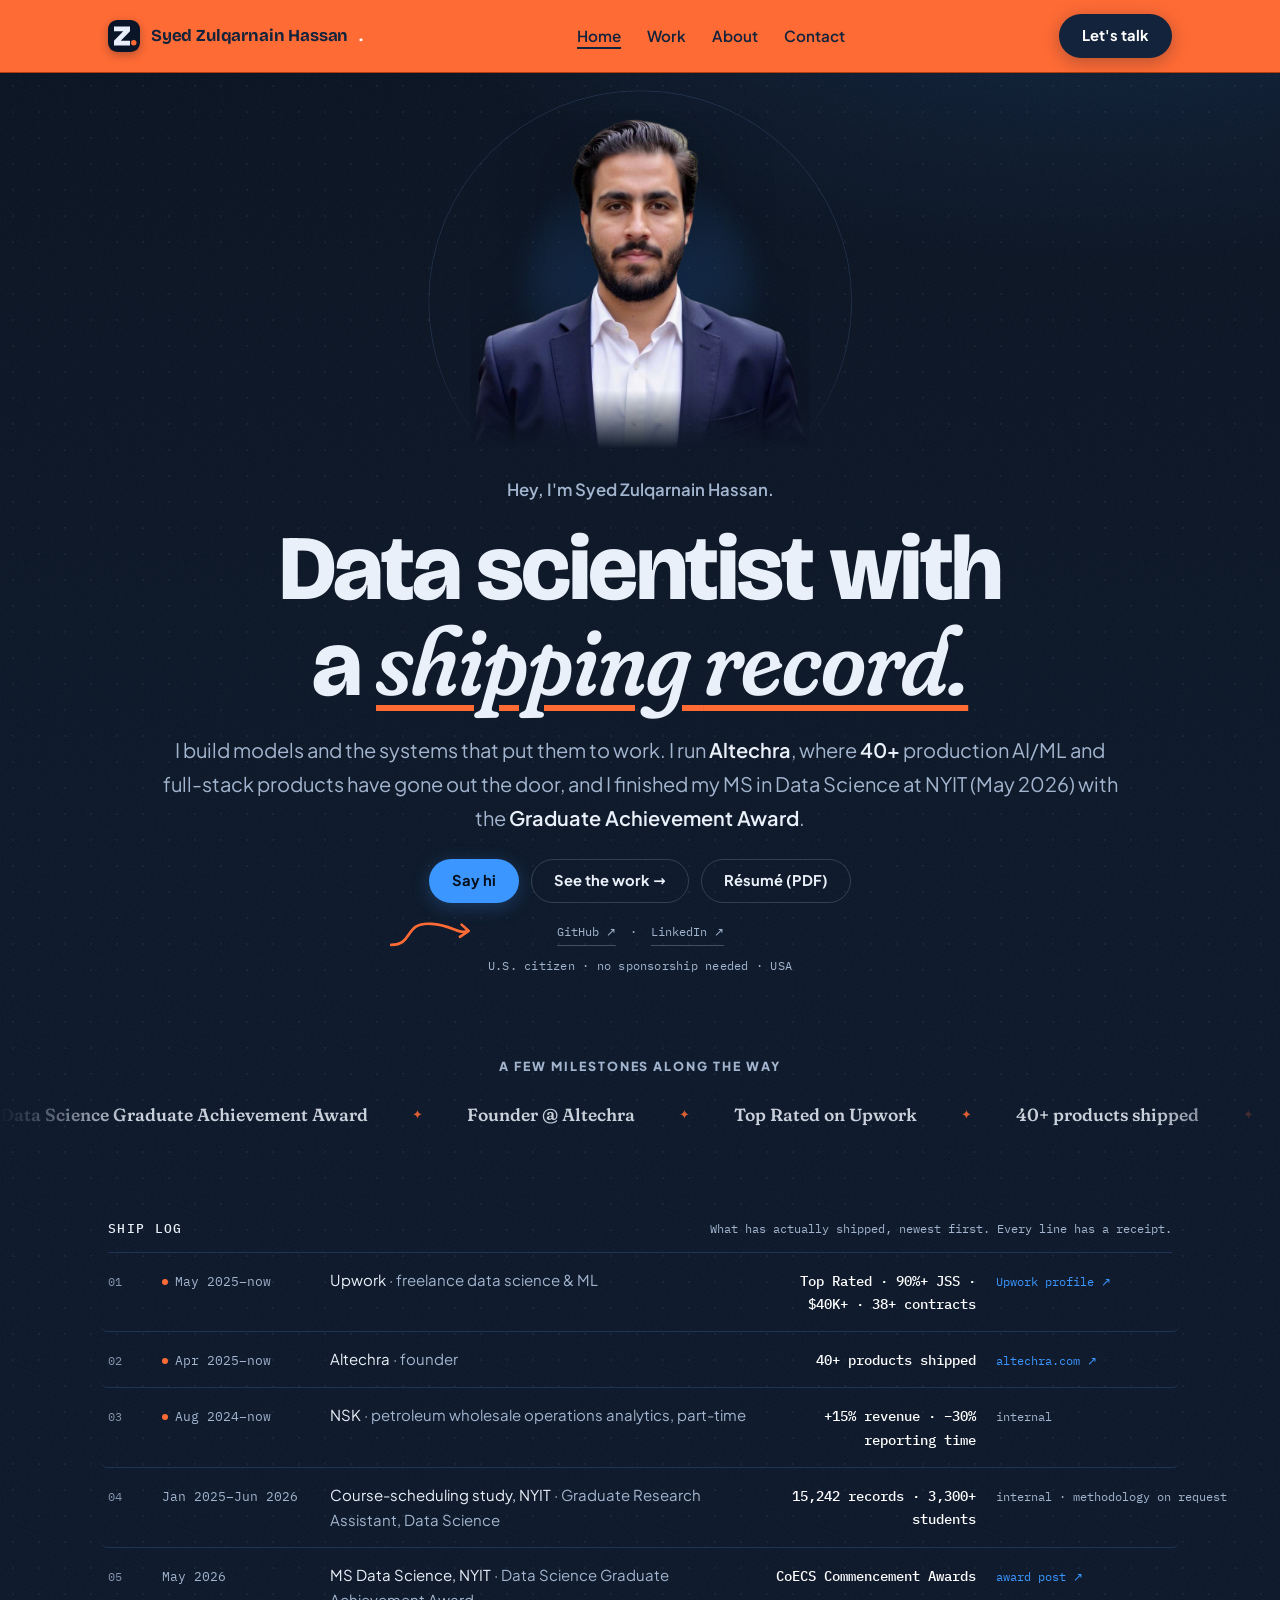
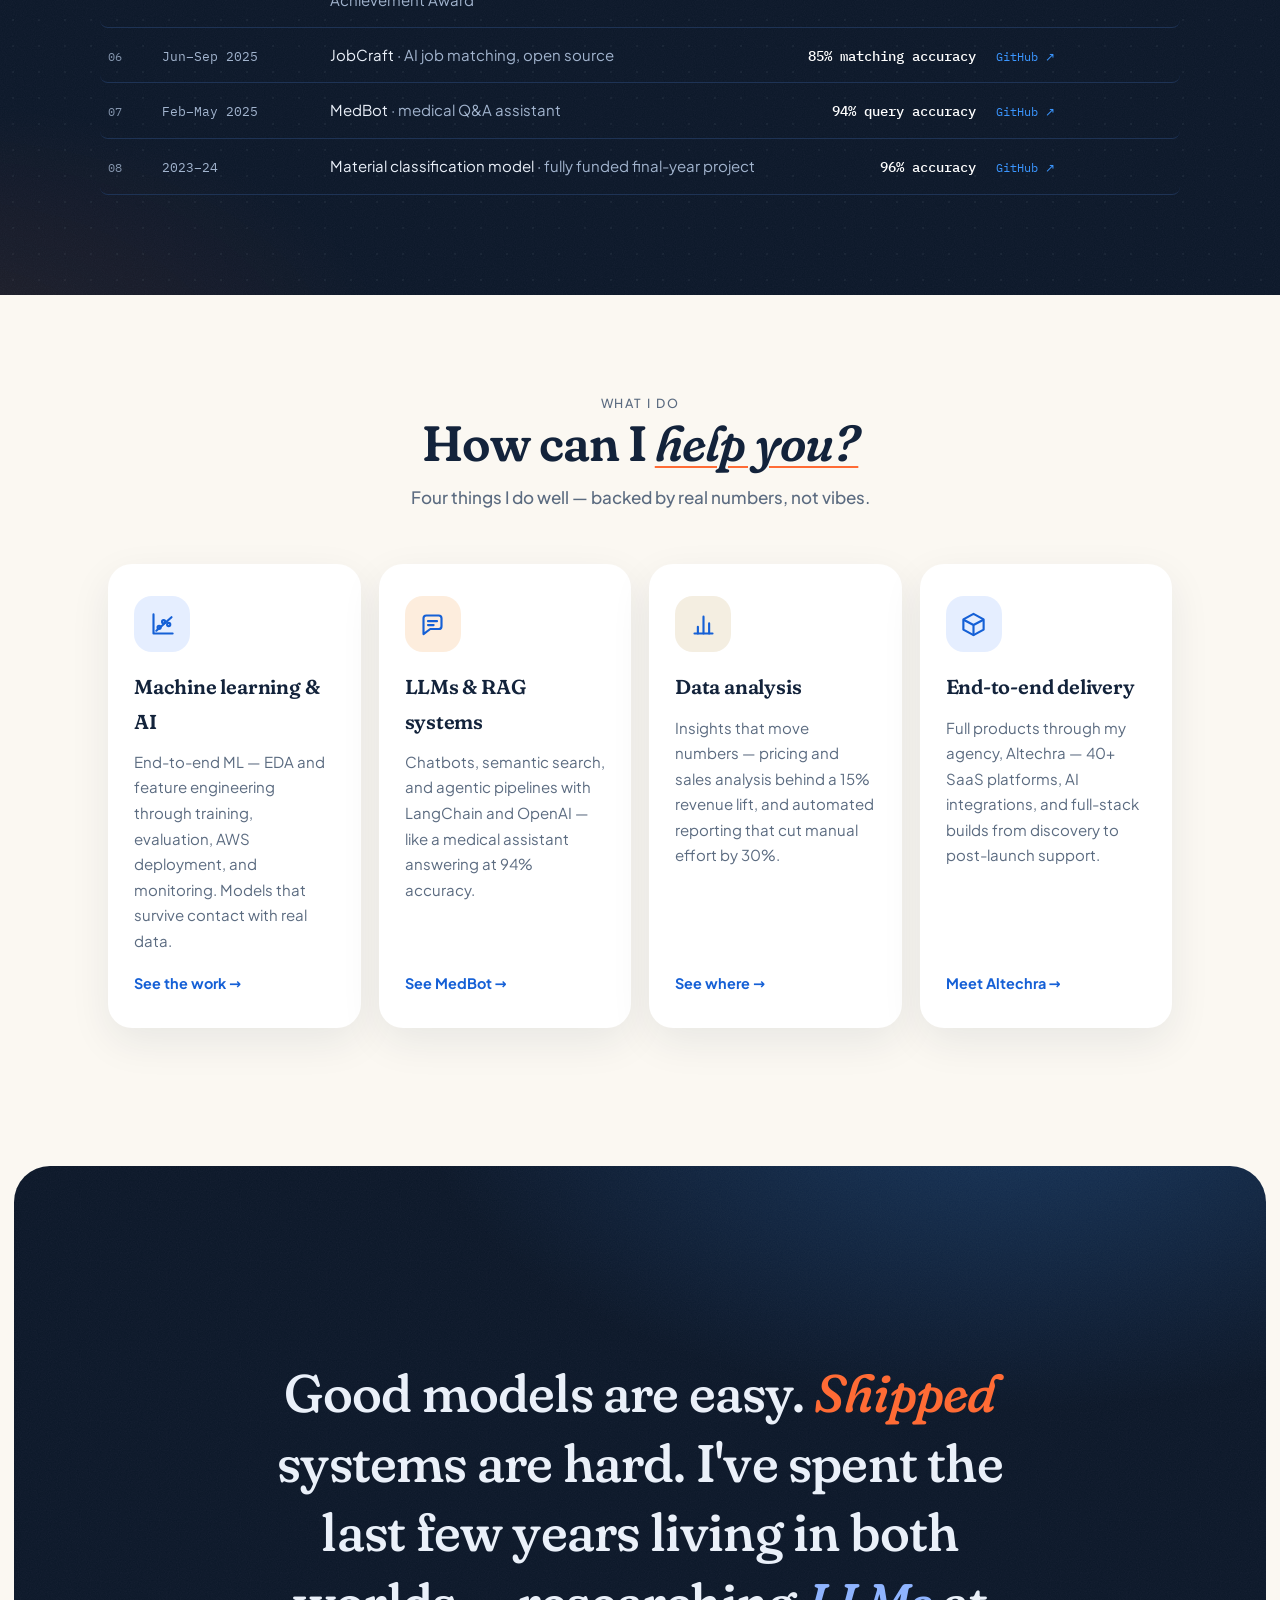
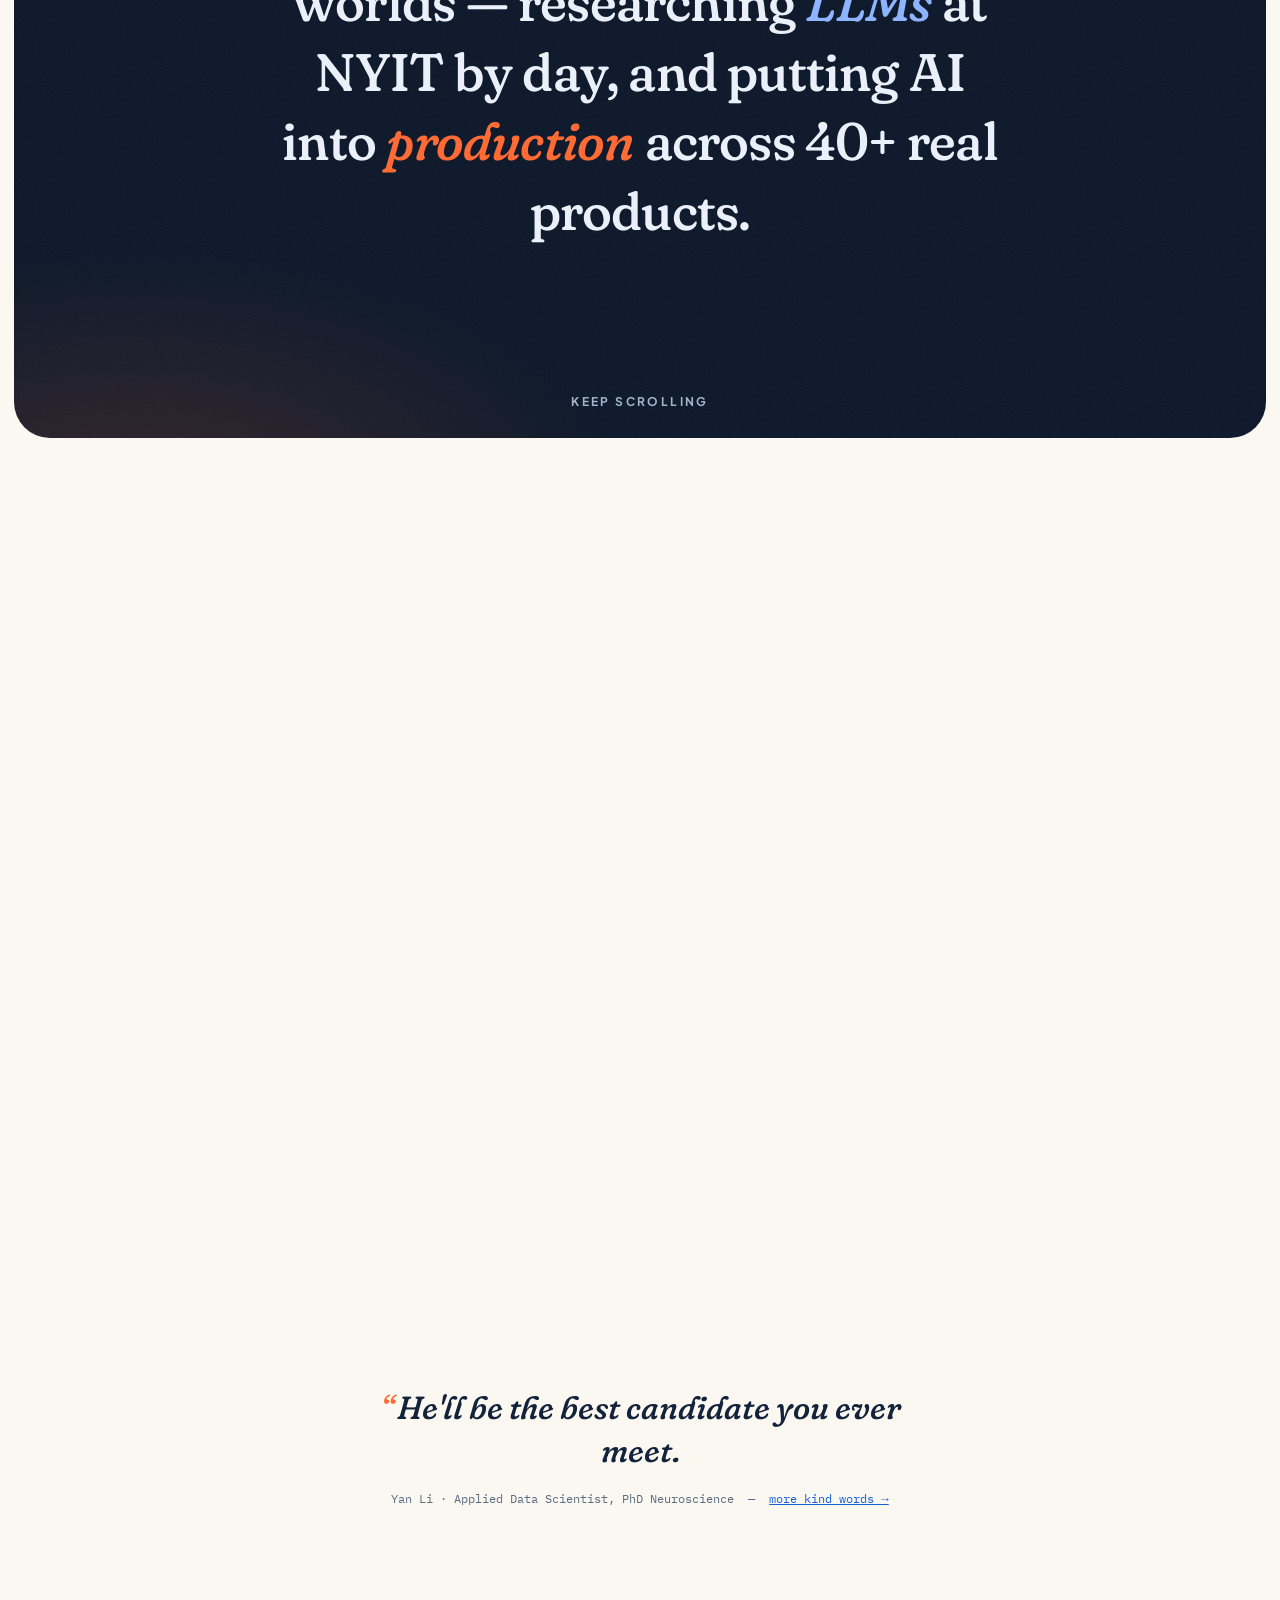
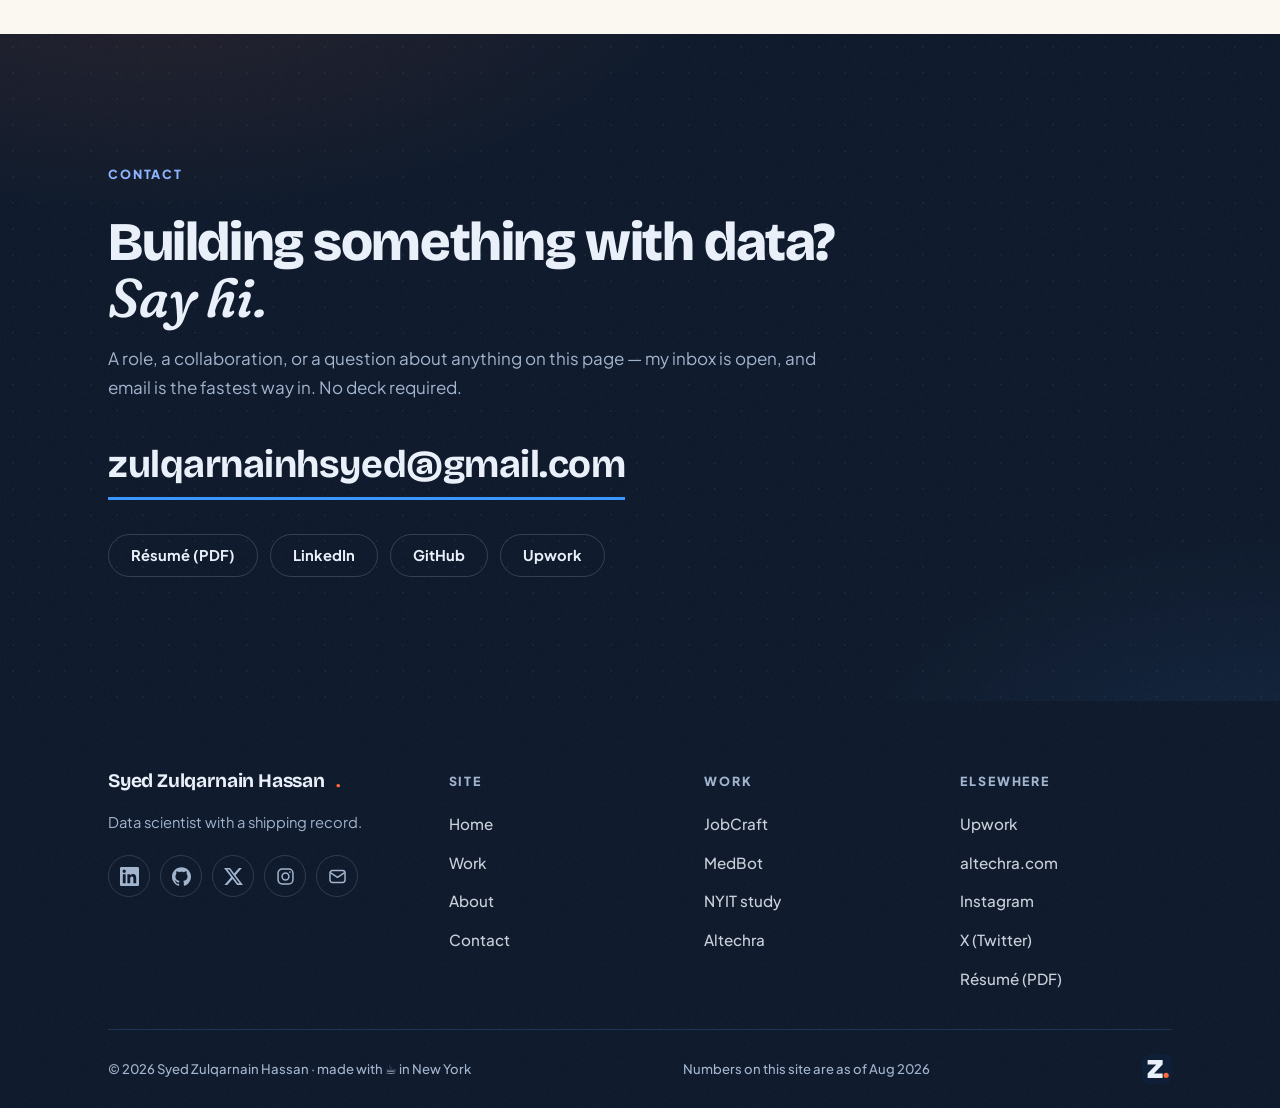
==== commit 1e8dfea6: "Revamp: coral nav throughout, brand mark, orange hovers" ====
--- a/index.html
+++ b/index.html
@@ -47,7 +47,7 @@
 <header class="sitenav band-dark" id="sitenav">
   <div class="wrap">
     <div class="nav">
-      <a class="brand" href="/">Syed Zulqarnain Hassan<span class="bdot">.</span></a>
+      <a class="brand" href="/"><svg class="bmark" viewBox="0 0 64 64" aria-hidden="true"><rect width="64" height="64" rx="14" fill="#0A1628"/><path d="M12 13 H44 V22.5 L25.5 41.5 H44 V51 H12 V41.5 L30.5 22.5 H12 Z" fill="#EAF0F9"/><circle cx="51.5" cy="45.5" r="5.5" fill="#FF6B35"/></svg>Syed Zulqarnain Hassan<span class="bdot">.</span></a>
       <nav aria-label="Primary">
         <ul class="nav-links" id="navLinks">
           <li><a href="/" aria-current="page">Home</a></li>
@@ -73,7 +73,6 @@
       <p class="eyebrow" data-up style="--d:.1s">Hey, I'm Syed Zulqarnain Hassan.</p>
       <h1><span class="hw" style="--wd:.15s">Data</span> <span class="hw" style="--wd:.23s">scientist</span> <span class="hw" style="--wd:.31s">with</span> <span class="hw" style="--wd:.39s">a</span> <em><span class="hw" style="--wd:.48s">shipping</span> <span class="hw" style="--wd:.57s">record.</span></em></h1>
       <p class="lede" data-up style="--d:.26s">I build models and the systems that put them to work. I run <strong>Altechra</strong>, where <strong>40+</strong> production AI/ML and full-stack products have gone out the door, and I finished my MS in Data Science at NYIT (May 2026) with the <strong>Graduate Achievement Award</strong>.</p>
-      <p class="status-chip" data-up style="--d:.34s"><span class="dot" aria-hidden="true"></span>Open to new opportunities</p>
       <div class="ctas" data-up style="--d:.42s">
         <a class="btn btn-primary" href="mailto:zulqarnainhsyed@gmail.com?subject=Hello%20Zulqarnain">Say hi</a>
         <a class="btn btn-ghost" href="/work/">See the work →</a>
@@ -303,6 +302,7 @@
     <div class="footer-row">
       <span>© 2026 Syed Zulqarnain Hassan · made with ☕ in New York</span>
       <span>Numbers on this site are as of Aug 2026</span>
+      <span class="foot-mark" aria-hidden="true"><svg viewBox="0 0 64 64"><rect width="64" height="64" rx="14" fill="#0F1F38"/><path d="M12 13 H44 V22.5 L25.5 41.5 H44 V51 H12 V41.5 L30.5 22.5 H12 Z" fill="#EAF0F9"/><circle cx="51.5" cy="45.5" r="5.5" fill="#FF6B35"/></svg></span>
     </div>
   </div>
 </footer>
--- a/styles.css
+++ b/styles.css
@@ -40,7 +40,7 @@
 .wrap{max-width:var(--wrap);margin:0 auto;padding:0 var(--gutter)}
 .skip{position:absolute;left:-999px;top:8px;background:#fff;color:var(--ink);padding:8px 12px;z-index:100;font-weight:700;font-size:.85rem}
 .skip:focus{left:8px}
-.progress{position:fixed;top:0;left:0;right:0;height:3px;z-index:60;background:linear-gradient(90deg,var(--blue),var(--coral));transform-origin:0 50%;transform:scaleX(0);pointer-events:none}
+.progress{position:fixed;top:0;left:0;right:0;height:3px;z-index:60;background:linear-gradient(90deg,var(--band),#1D3153);transform-origin:0 50%;transform:scaleX(0);pointer-events:none}
 @media (prefers-reduced-motion:reduce){.progress{display:none}}
 .todo{background:rgba(255,107,53,.14);color:var(--coral-deep);padding:0 5px;border-radius:4px;font-family:var(--mono);font-size:.85em;-webkit-box-decoration-break:clone;box-decoration-break:clone}
 .band-dark{background:var(--band);color:var(--fog)}
@@ -72,18 +72,20 @@
 .js .fx.in{opacity:1;transform:none;filter:none}
 @media (prefers-reduced-motion:reduce){.js .fx{opacity:1;transform:none;filter:none;transition:none}}
 
-/* nav */
-.sitenav{position:sticky;top:0;z-index:50;background:rgba(7,14,28,.55);-webkit-backdrop-filter:blur(16px) saturate(1.5);backdrop-filter:blur(16px) saturate(1.5);border-bottom:1px solid transparent;transition:background .3s ease,border-color .3s ease}
-.sitenav.scrolled{background:var(--coral);border-bottom-color:var(--coral-deep)}
-.sitenav.scrolled .brand,.sitenav.scrolled .nav-links a{color:var(--ink)}
-.sitenav.scrolled .brand .bdot{color:#fff}
-.sitenav.scrolled .nav-links a:hover,.sitenav.scrolled .nav-links a[aria-current="page"]{color:var(--ink);text-decoration:underline;text-decoration-thickness:2px;text-underline-offset:5px}
-.sitenav.scrolled .btn-primary{background:var(--ink);color:#fff;box-shadow:0 4px 18px rgba(10,22,40,.3)}
-.sitenav.scrolled .btn-primary:hover{background:#1D3153}
-.sitenav.scrolled .menu-btn{border-color:rgba(10,22,40,.4);color:var(--ink)}
-.sitenav.scrolled :focus-visible{outline-color:var(--ink)}
-.nav{display:flex;align-items:center;justify-content:space-between;gap:16px;padding:18px 0}
-.brand{font-family:var(--display);font-size:1.05rem;font-weight:700;letter-spacing:-.01em;text-decoration:none;color:var(--fog)}
+/* nav — coral throughout */
+.sitenav{position:sticky;top:0;z-index:50;background:var(--coral);border-bottom:1px solid var(--coral-deep);transition:box-shadow .3s ease}
+.sitenav.scrolled{box-shadow:0 8px 28px rgba(179,62,11,.3)}
+.sitenav .brand,.sitenav .nav-links a{color:var(--ink)}
+.sitenav .brand .bdot{color:#fff}
+.sitenav .nav-links a:hover,.sitenav .nav-links a[aria-current="page"]{color:var(--ink);text-decoration:underline;text-decoration-thickness:2px;text-underline-offset:5px}
+.sitenav .btn-primary{background:var(--ink);color:#fff;box-shadow:0 4px 18px rgba(10,22,40,.3)}
+.sitenav .btn-primary:hover{background:#fff;color:var(--ink);box-shadow:0 6px 22px rgba(10,22,40,.25)}
+.sitenav .menu-btn{border-color:rgba(10,22,40,.4);color:var(--ink)}
+.sitenav :focus-visible{outline-color:var(--ink)}
+.nav{display:flex;align-items:center;justify-content:space-between;gap:16px;padding:14px 0}
+.brand{font-family:var(--display);font-size:1.05rem;font-weight:700;letter-spacing:-.01em;text-decoration:none;color:var(--fog);display:inline-flex;align-items:center;gap:11px}
+.bmark{width:32px;height:32px;border-radius:9px;flex:none;box-shadow:0 3px 10px rgba(10,22,40,.3);transition:transform .4s var(--ease)}
+.brand:hover .bmark{transform:rotate(-6deg) scale(1.06)}
 .brand .bdot{color:var(--coral)}
 .nav-links{list-style:none;display:flex;gap:26px;margin:0;padding:0}
 .nav-links a{font-size:.95rem;font-weight:600;color:var(--mist);text-decoration:none;transition:color .2s ease}
@@ -95,9 +97,9 @@
 .btn:hover{transform:translateY(-2px)}
 @media (prefers-reduced-motion:reduce){.btn:hover{transform:none}}
 .btn-primary{background:var(--blue);color:var(--bg-d);box-shadow:0 4px 18px rgba(59,150,255,.25)}
-.btn-primary:hover{background:#57A5FF;box-shadow:0 8px 26px rgba(59,150,255,.35)}
+.btn-primary:hover{background:var(--coral);color:#fff;box-shadow:0 8px 26px rgba(255,107,53,.4)}
 .btn-ghost{border-color:rgba(255,255,255,.16);color:var(--fog)}
-.btn-ghost:hover{border-color:var(--mist);background:rgba(255,255,255,.05)}
+.btn-ghost:hover{border-color:var(--coral);color:var(--coral);background:rgba(255,107,53,.07)}
 @media (max-width:760px){
   .nav-links{display:none;position:absolute;top:calc(100% + 10px);right:var(--gutter);left:var(--gutter);flex-direction:column;gap:4px;background:rgba(10,22,40,.97);border:1px solid var(--line-d);border-radius:16px;padding:12px;box-shadow:0 24px 60px rgba(3,8,18,.6)}
   .nav-links a{padding:12px 16px;border-radius:10px;display:block}
@@ -105,9 +107,9 @@
   .sitenav.open .nav-links{display:flex}
   .menu-btn{display:inline-flex;align-items:center;justify-content:center}
   .nav-cta{display:none}
-  .sitenav.scrolled .nav-links a{color:var(--mist);text-decoration:none}
-  .sitenav.scrolled .nav-links a:hover,.sitenav.scrolled .nav-links a[aria-current="page"]{color:var(--fog);text-decoration:none}
-  .sitenav.scrolled .nav-links :focus-visible{outline-color:var(--blue)}
+  .sitenav .nav-links a{color:var(--mist);text-decoration:none}
+  .sitenav .nav-links a:hover,.sitenav .nav-links a[aria-current="page"]{color:var(--fog);text-decoration:none}
+  .sitenav .nav-links :focus-visible{outline-color:var(--blue)}
 }
 
 /* hero (home) — centered, portrait blending on top */
@@ -131,12 +133,10 @@
 }
 .lede{font-size:clamp(1.0625rem,1.6vw,1.25rem);color:var(--mist);max-width:58ch;margin:0 0 24px}
 .lede strong{color:var(--fog);font-weight:600}
-.status-chip{display:inline-flex;align-items:center;gap:9px;font-weight:600;font-size:.9rem;color:var(--fog);margin:0 0 30px;padding:9px 16px;border:1px solid rgba(255,255,255,.13);border-radius:999px;background:rgba(255,255,255,.04)}
-.dot{width:8px;height:8px;border-radius:50%;background:var(--coral);box-shadow:0 0 0 4px rgba(255,107,53,.18);flex:none}
 .ctas{display:flex;flex-wrap:wrap;gap:12px}
 .hero-sub-links{margin:18px 0 0;font-family:var(--mono);font-size:.78rem;color:var(--mist)}
 .hero-sub-links a{color:var(--mist);text-decoration:none;border-bottom:1px solid rgba(162,180,206,.35);transition:color .2s ease,border-color .2s ease;padding-block:6px}
-.hero-sub-links a:hover{color:var(--fog);border-color:var(--fog)}
+.hero-sub-links a:hover{color:var(--coral);border-color:var(--coral)}
 .hero-meta{margin:14px 0 0;font-family:var(--mono);font-size:.75rem;color:var(--mist);letter-spacing:.02em}
 .hero-figure{position:relative;width:min(62vw,340px);margin-bottom:clamp(14px,2.5vw,24px)}
 @media (max-width:900px){.hero-figure{width:min(64vw,290px)}}
@@ -178,11 +178,16 @@
 .log .what .role{color:var(--mist)}
 .log .measure{font-family:var(--mono);font-size:.875rem;font-weight:500;color:#fff;white-space:normal;max-width:26ch;text-align:right;justify-self:end}
 .livedot{display:inline-block;width:6px;height:6px;border-radius:50%;background:var(--coral);margin-right:7px;vertical-align:1px}
+@media (prefers-reduced-motion:no-preference){
+  .livedot{animation:ping 2.6s ease-out infinite}
+  @keyframes ping{0%{box-shadow:0 0 0 0 rgba(255,107,53,.45)}70%{box-shadow:0 0 0 7px rgba(255,107,53,0)}100%{box-shadow:0 0 0 0 rgba(255,107,53,0)}}
+}
 .receipt{font-family:var(--mono);font-size:.75rem;color:var(--blue);text-decoration:none;white-space:nowrap;transition:color .2s ease,transform .25s var(--ease)}
 a.receipt{display:inline-block;padding-block:6px;margin-block:-6px}
 .log .what a,.more a{padding-block:6px;margin-block:-6px}
-a.receipt:hover{text-decoration:underline;color:#6FB2FF;transform:translate(2px,-2px)}
+a.receipt:hover{text-decoration:underline;color:var(--coral);transform:translate(2px,-2px)}
 .receipt.internal{color:var(--mist);cursor:default}
+.log .what a:hover{color:#fff;border-bottom-color:var(--coral)}
 @media (max-width:1000px){
   .log li{grid-template-columns:1fr;gap:4px;padding:14px 0;margin:0;border-radius:0}
   .log .idx{display:none}
@@ -239,8 +244,8 @@
 .help:nth-child(4) .help-icon{background:var(--blue-soft)}
 .help h3{font-family:var(--serif);font-weight:600;font-size:1.26rem;letter-spacing:-.01em;margin:0}
 .help p{margin:10px 0 0;color:var(--muted);font-size:.94rem;flex:1}
-.help a{margin-top:18px;font-weight:700;font-size:.9rem;color:var(--blue-ink);text-decoration:none;display:inline-flex;gap:6px;align-items:center;transition:gap .3s var(--ease)}
-.help a:hover{gap:11px}
+.help a{margin-top:18px;font-weight:700;font-size:.9rem;color:var(--blue-ink);text-decoration:none;display:inline-flex;gap:6px;align-items:center;transition:gap .3s var(--ease),color .2s ease}
+.help a:hover{gap:11px;color:var(--warm-ink)}
 @media (max-width:980px){.help-grid{grid-template-columns:repeat(2,1fr)}}
 @media (max-width:560px){.help-grid{grid-template-columns:1fr}}
 
@@ -251,8 +256,8 @@
 .metric .n{display:block;font-family:var(--display);font-weight:800;font-size:clamp(2.4rem,4.5vw,3.6rem);letter-spacing:-.03em;line-height:1;background:linear-gradient(125deg,var(--coral-ink),var(--coral-deep));-webkit-background-clip:text;background-clip:text;color:transparent}
 @supports not (background-clip:text){.metric .n{color:var(--coral-ink);background:none}}
 .metric .l{display:block;font-size:.9rem;font-weight:500;color:var(--muted);margin-top:10px;max-width:26ch;line-height:1.5}
-.metric .receipt{display:inline-block;margin-top:14px;color:var(--blue-ink);border-bottom:1px solid currentColor;white-space:normal}
-.metric .receipt:hover{text-decoration:none;color:var(--ink)}
+.metric .receipt{display:inline-block;margin-top:14px;color:var(--blue-ink);border-bottom:1px solid currentColor;white-space:normal;transition:color .2s ease}
+.metric .receipt:hover{text-decoration:none;color:var(--coral-ink)}
 .metric .receipt.internal{color:var(--muted);border-bottom:none}
 .case .case-t{font-family:var(--serif);font-weight:600;font-size:1.5rem;letter-spacing:-.012em;margin:0 0 4px}
 .case .ctx{font-family:var(--mono);font-size:.8125rem;color:var(--muted);margin:0 0 18px}
@@ -270,8 +275,8 @@
 .more ul{list-style:none;padding:0;margin:0;display:grid;grid-template-columns:repeat(auto-fit,minmax(280px,1fr));gap:0 44px}
 .more li{display:flex;justify-content:space-between;align-items:baseline;gap:12px;padding:12px 0;border-bottom:1px solid var(--line);font-size:.9375rem}
 .more .n{font-family:var(--mono);color:var(--ink);font-weight:500;white-space:nowrap}
-.more a{color:var(--blue-ink);text-decoration:none;font-family:var(--mono);font-size:.75rem}
-.more a:hover{text-decoration:underline}
+.more a{color:var(--blue-ink);text-decoration:none;font-family:var(--mono);font-size:.75rem;transition:color .2s ease}
+.more a:hover{text-decoration:underline;color:var(--coral-ink)}
 
 /* scroll story */
 .scrub-wrap{height:190vh;position:relative;margin-top:var(--sp)}
@@ -301,27 +306,35 @@
 .stack-panel .note{grid-column:1/-1;font-size:.82rem;font-weight:500;color:var(--muted);margin:0;padding-top:16px;border-top:1px solid var(--line)}
 @media (max-width:760px){.stack-panel{grid-template-columns:1fr;gap:24px}}
 
-/* altechra tile — navy, coral glow */
+/* altechra tile — navy with Altechra's violet brand */
 .alt-panel{border-radius:36px;overflow:hidden;position:relative;color:var(--fog);background:
   var(--grain),
-  radial-gradient(900px 480px at 86% -18%, rgba(59,150,255,.2), transparent 60%),
-  radial-gradient(820px 500px at 4% 120%, rgba(255,107,53,.3), transparent 58%),
+  radial-gradient(940px 500px at 86% -18%, rgba(139,92,246,.26), transparent 60%),
+  radial-gradient(820px 500px at 4% 122%, rgba(79,70,229,.24), transparent 58%),
   radial-gradient(rgba(234,240,249,.045) 1px, transparent 1.5px),
   var(--band);
   background-size:160px 160px,auto,auto,26px 26px,auto;
   box-shadow:var(--shadow-lg);padding:clamp(40px,6vw,76px)}
-.alt-panel .watermark{position:absolute;right:-1%;bottom:-9%;z-index:0;font-family:var(--display);font-weight:800;font-size:clamp(5rem,15vw,12rem);letter-spacing:-.03em;color:rgba(255,107,53,.09);user-select:none;pointer-events:none;line-height:1}
+.alt-panel .watermark{position:absolute;right:-1%;bottom:-9%;z-index:0;font-family:var(--display);font-weight:800;font-size:clamp(5rem,15vw,12rem);letter-spacing:-.03em;color:rgba(139,92,246,.1);user-select:none;pointer-events:none;line-height:1}
 .alt-grid{position:relative;z-index:1;display:grid;grid-template-columns:1.35fr 1fr;gap:52px;align-items:center}
-.alt-panel .kicker.warm{color:var(--coral)}
+.alt-logo{width:74px;height:auto;background:rgba(255,255,255,.07);border:1px solid rgba(255,255,255,.12);border-radius:19px;padding:13px;margin-bottom:20px;display:block;transition:transform .5s var(--ease)}
+.alt-panel:hover .alt-logo{transform:translateY(-3px) rotate(-3deg)}
+.alt-panel .kicker.warm{color:#A78BFA}
 .alt-copy h2{font-family:var(--serif);font-weight:600;font-size:clamp(1.9rem,3.8vw,2.8rem);letter-spacing:-.02em;line-height:1.14;margin:0}
-.alt-copy h2 .acc{text-decoration:underline;text-decoration-color:var(--coral);text-decoration-thickness:.05em;text-underline-offset:.1em}
+.alt-copy h2 .acc{text-decoration:underline;text-decoration-color:#8B5CF6;text-decoration-thickness:.05em;text-underline-offset:.1em}
 .alt-copy p{margin:18px 0 0;color:var(--mist);font-weight:500;max-width:54ch}
 .alt-cta{display:flex;flex-wrap:wrap;gap:14px;margin-top:30px}
 .btn-coral{background:var(--coral);color:var(--bg-d);box-shadow:0 10px 26px rgba(255,107,53,.3)}
 .btn-coral:hover{background:#FF8557;box-shadow:0 14px 34px rgba(255,107,53,.4)}
+.btn-violet{background:linear-gradient(120deg,#8B5CF6,#4F46E5);color:#fff;box-shadow:0 10px 26px rgba(99,82,246,.35)}
+.btn-violet:hover{background:linear-gradient(120deg,#9D71F9,#5B54F0);box-shadow:0 14px 34px rgba(99,82,246,.45)}
+.alt-panel .btn-ghost:hover{border-color:#A78BFA;color:#C4B5FD;background:rgba(139,92,246,.1)}
 .alt-facts{display:grid;gap:14px}
-.fact{background:rgba(255,255,255,.06);border:1px solid rgba(255,255,255,.09);border-radius:18px;padding:18px 22px;display:flex;align-items:center;gap:18px}
-.fact b{font-family:var(--display);font-weight:800;font-size:1.45rem;color:var(--coral);min-width:74px;letter-spacing:-.02em}
+.fact{background:rgba(255,255,255,.06);border:1px solid rgba(255,255,255,.09);border-radius:18px;padding:18px 22px;display:flex;align-items:center;gap:18px;transition:transform .4s var(--ease),border-color .3s ease}
+.fact:hover{transform:translateY(-3px);border-color:rgba(167,139,250,.4)}
+@media (prefers-reduced-motion:reduce){.fact:hover,.alt-panel:hover .alt-logo{transform:none}}
+.fact b{font-family:var(--display);font-weight:800;font-size:1.45rem;min-width:74px;letter-spacing:-.02em;background:linear-gradient(120deg,#A78BFA,#6366F1);-webkit-background-clip:text;background-clip:text;color:transparent}
+@supports not (background-clip:text){.fact b{color:#A78BFA;background:none}}
 .fact span{color:var(--mist);font-weight:600;font-size:.9rem}
 @media (max-width:980px){.alt-grid{grid-template-columns:1fr;gap:36px}}
 
@@ -335,8 +348,8 @@
 .facts li{display:grid;grid-template-columns:110px 1fr;gap:12px;padding:12px 0;border-bottom:1px solid var(--line);font-size:.9375rem}
 .facts .k{font-size:.72rem;font-weight:800;letter-spacing:.1em;text-transform:uppercase;color:var(--muted);padding-top:.4em}
 .facts .k::before{content:"";display:inline-block;width:10px;height:2px;background:var(--coral-ink);margin-right:8px;vertical-align:3px}
-.facts a{color:var(--blue-ink);text-decoration:none}
-.facts a:hover{text-decoration:underline}
+.facts a{color:var(--blue-ink);text-decoration:none;transition:color .2s ease}
+.facts a:hover{text-decoration:underline;color:var(--coral-ink)}
 @media (max-width:760px){.about-grid{grid-template-columns:1fr;gap:32px}}
 
 /* proof: pull quote + badges */
@@ -389,15 +402,18 @@
 .foot-tag{color:var(--mist);font-size:.92rem;margin:12px 0 20px;max-width:30ch}
 .foot-social{display:flex;gap:10px;flex-wrap:wrap}
 .foot-social a{display:grid;place-items:center;width:42px;height:42px;border-radius:50%;border:1px solid rgba(255,255,255,.14);color:var(--mist);transition:color .2s ease,border-color .2s ease,background .2s ease,transform .3s var(--ease)}
-.foot-social a:hover{color:var(--fog);border-color:var(--mist);background:rgba(255,255,255,.05);transform:translateY(-2px)}
+.foot-social a:hover{color:var(--coral);border-color:var(--coral);background:rgba(255,107,53,.08);transform:translateY(-2px)}
 .foot-social svg{width:19px;height:19px;fill:currentColor}
 .foot-col h3{font-size:.78rem;font-weight:800;letter-spacing:.15em;text-transform:uppercase;color:var(--mist);margin:6px 0 16px}
 .foot-col ul{list-style:none;margin:0;padding:0;display:grid;gap:10px}
 .foot-col a{color:var(--fog);opacity:.85;text-decoration:none;font-size:.95rem;font-weight:500}
-.foot-col a:hover{opacity:1;text-decoration:underline;text-underline-offset:3px}
+.foot-col a{transition:color .2s ease,opacity .2s ease}
+.foot-col a:hover{opacity:1;color:var(--coral);text-decoration:underline;text-underline-offset:3px}
 @media (max-width:900px){.foot-grid{grid-template-columns:1fr 1fr}}
 @media (max-width:560px){.foot-grid{grid-template-columns:1fr}}
-.footer-row{border-top:1px solid var(--line-d);padding:24px 0;font-size:.82rem;font-weight:500;color:var(--mist);display:flex;flex-wrap:wrap;justify-content:space-between;gap:8px 24px}
+.footer-row{border-top:1px solid var(--line-d);padding:24px 0;font-size:.82rem;font-weight:500;color:var(--mist);display:flex;flex-wrap:wrap;justify-content:space-between;align-items:center;gap:8px 24px}
+.foot-mark svg{width:30px;height:30px;border-radius:8px;display:block;transition:transform .4s var(--ease)}
+.foot-mark:hover svg{transform:rotate(-6deg) scale(1.08)}
 
 /* build cards (More builds) */
 .bgrid{display:grid;grid-template-columns:repeat(3,1fr);gap:16px;margin-top:18px}
@@ -441,7 +457,9 @@
 .edu{background:var(--panel);border-radius:var(--r);padding:0;overflow:hidden;box-shadow:var(--shadow);transition:transform .5s var(--ease),box-shadow .5s var(--ease);display:flex;flex-direction:column}
 .edu:hover{transform:translateY(-6px);box-shadow:var(--shadow-lg)}
 @media (prefers-reduced-motion:reduce){.edu:hover{transform:none}}
-.edu-img{width:100%;aspect-ratio:16/10;object-fit:cover;display:block}
+.edu-img{width:100%;aspect-ratio:16/10;object-fit:cover;display:block;transition:transform .6s var(--ease)}
+.edu:hover .edu-img{transform:scale(1.04)}
+@media (prefers-reduced-motion:reduce){.edu:hover .edu-img{transform:none}}
 .edu-body{padding:26px 30px 30px}
 .edu-when{font-family:var(--mono);font-size:.75rem;letter-spacing:.08em;text-transform:uppercase;color:var(--muted);margin:0}
 .edu h3{font-family:var(--serif);font-weight:600;font-size:1.4rem;letter-spacing:-.012em;margin:12px 0 0}
@@ -476,14 +494,15 @@
 .open-to h2{margin-bottom:14px}
 .open-to p{color:var(--muted);max-width:56ch;margin:0 0 20px}
 .role-chips{display:flex;flex-wrap:wrap;gap:10px}
-.role-chips span{font-family:var(--mono);font-size:.85rem;font-weight:500;background:var(--panel);border:1px solid var(--line);border-radius:999px;padding:9px 18px;color:var(--ink);box-shadow:0 4px 14px rgba(19,35,59,.05)}
-.role-chips .lead{background:var(--band);color:var(--fog);border-color:var(--band)}
+.role-chips span{font-family:var(--mono);font-size:.85rem;font-weight:500;background:var(--panel);border:1px solid var(--line);border-radius:999px;padding:9px 18px;color:var(--ink);box-shadow:0 4px 14px rgba(19,35,59,.05);transition:transform .3s var(--ease),border-color .25s ease,color .25s ease}
+.role-chips span:hover{transform:translateY(-2px);border-color:var(--coral);color:var(--coral-ink)}
+@media (prefers-reduced-motion:reduce){.role-chips span:hover{transform:none}}
 .cp-facts{list-style:none;margin:0;padding:0;border-top:1px solid var(--line)}
 .cp-facts li{display:grid;grid-template-columns:120px 1fr;gap:12px;padding:13px 0;border-bottom:1px solid var(--line);font-size:.9375rem}
 .cp-facts .k{font-size:.72rem;font-weight:800;letter-spacing:.1em;text-transform:uppercase;color:var(--muted);padding-top:.35em}
 .cp-facts .k::before{content:"";display:inline-block;width:10px;height:2px;background:var(--coral-ink);margin-right:8px;vertical-align:3px}
-.cp-quiet{text-align:center;font-family:var(--serif);font-style:italic;font-size:1.15rem;color:var(--muted);max-width:56ch;margin:0 auto}
-.cp-quiet a{color:var(--blue-ink)}
+.cp-facts a{transition:color .2s ease}
+.cp-facts a:hover{color:var(--coral-ink)}
 @media (max-width:860px){.open-to{grid-template-columns:1fr}}
 
 /* case chart */
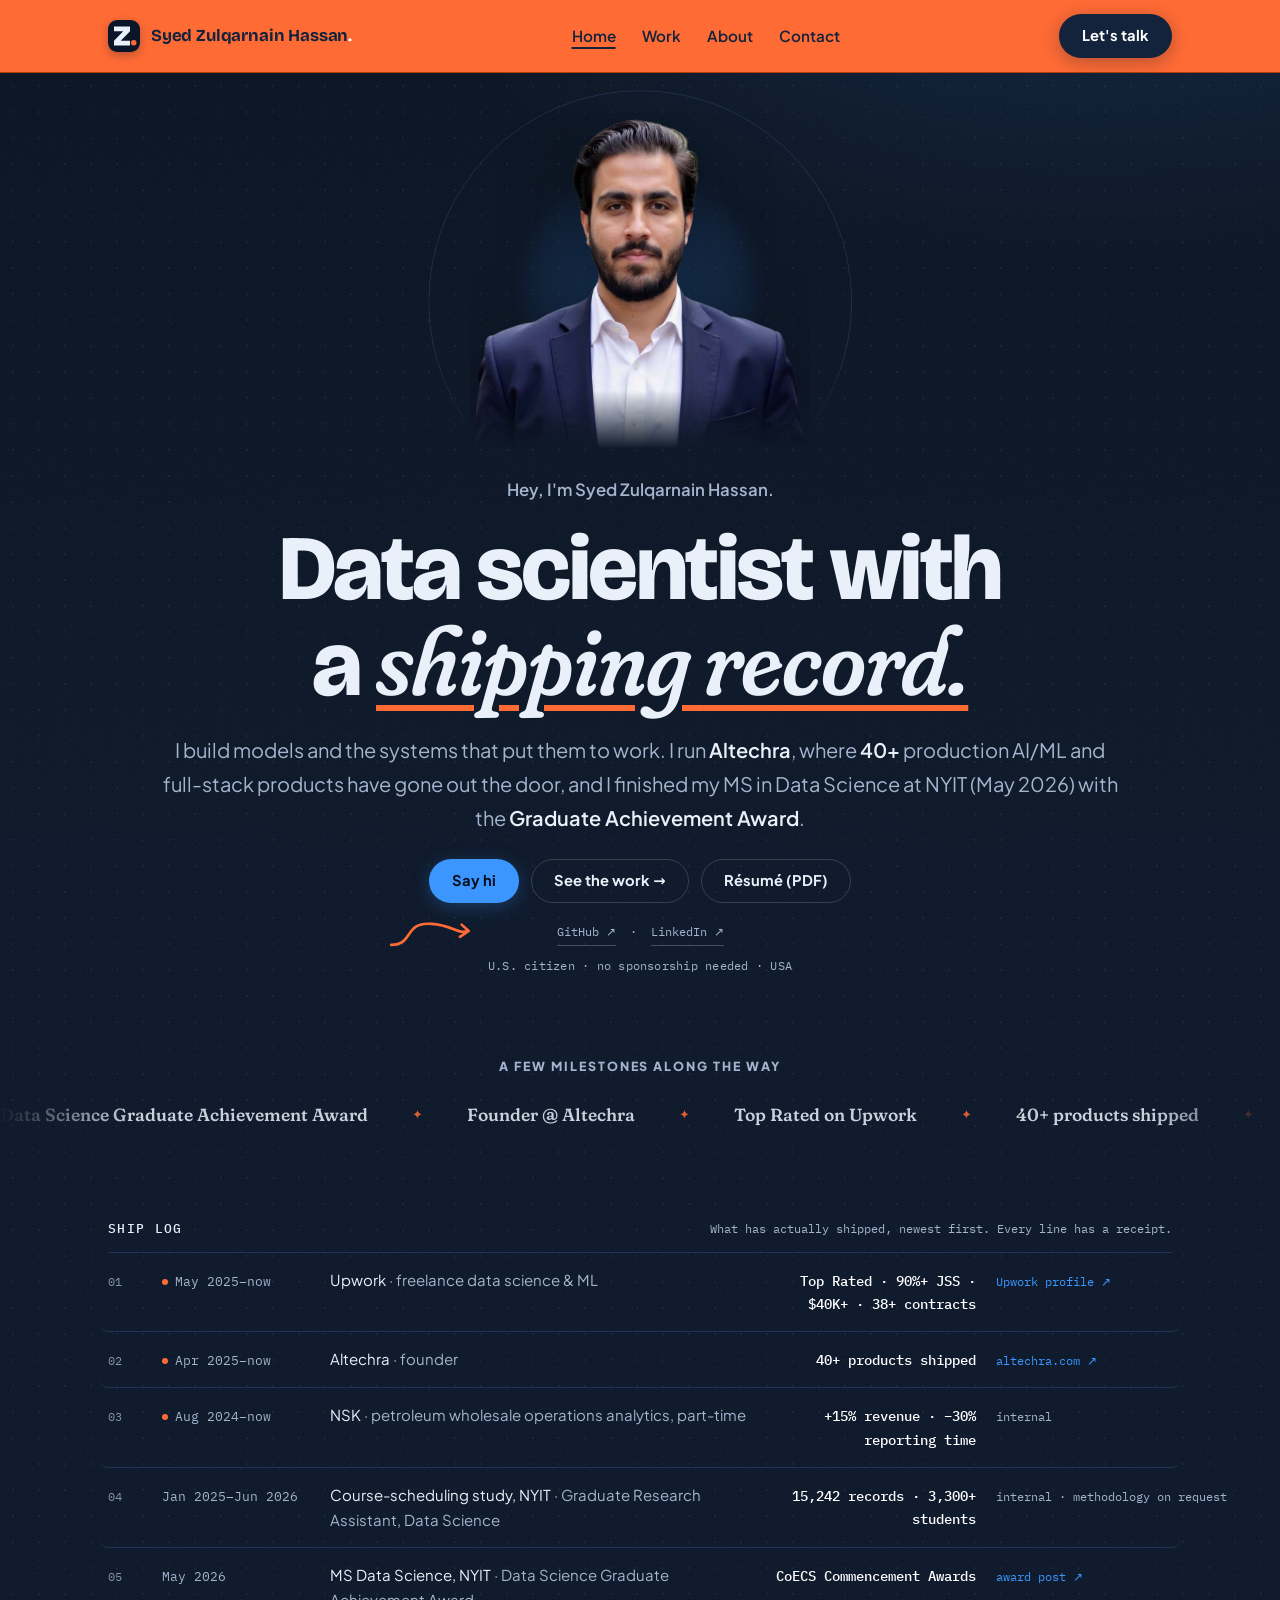
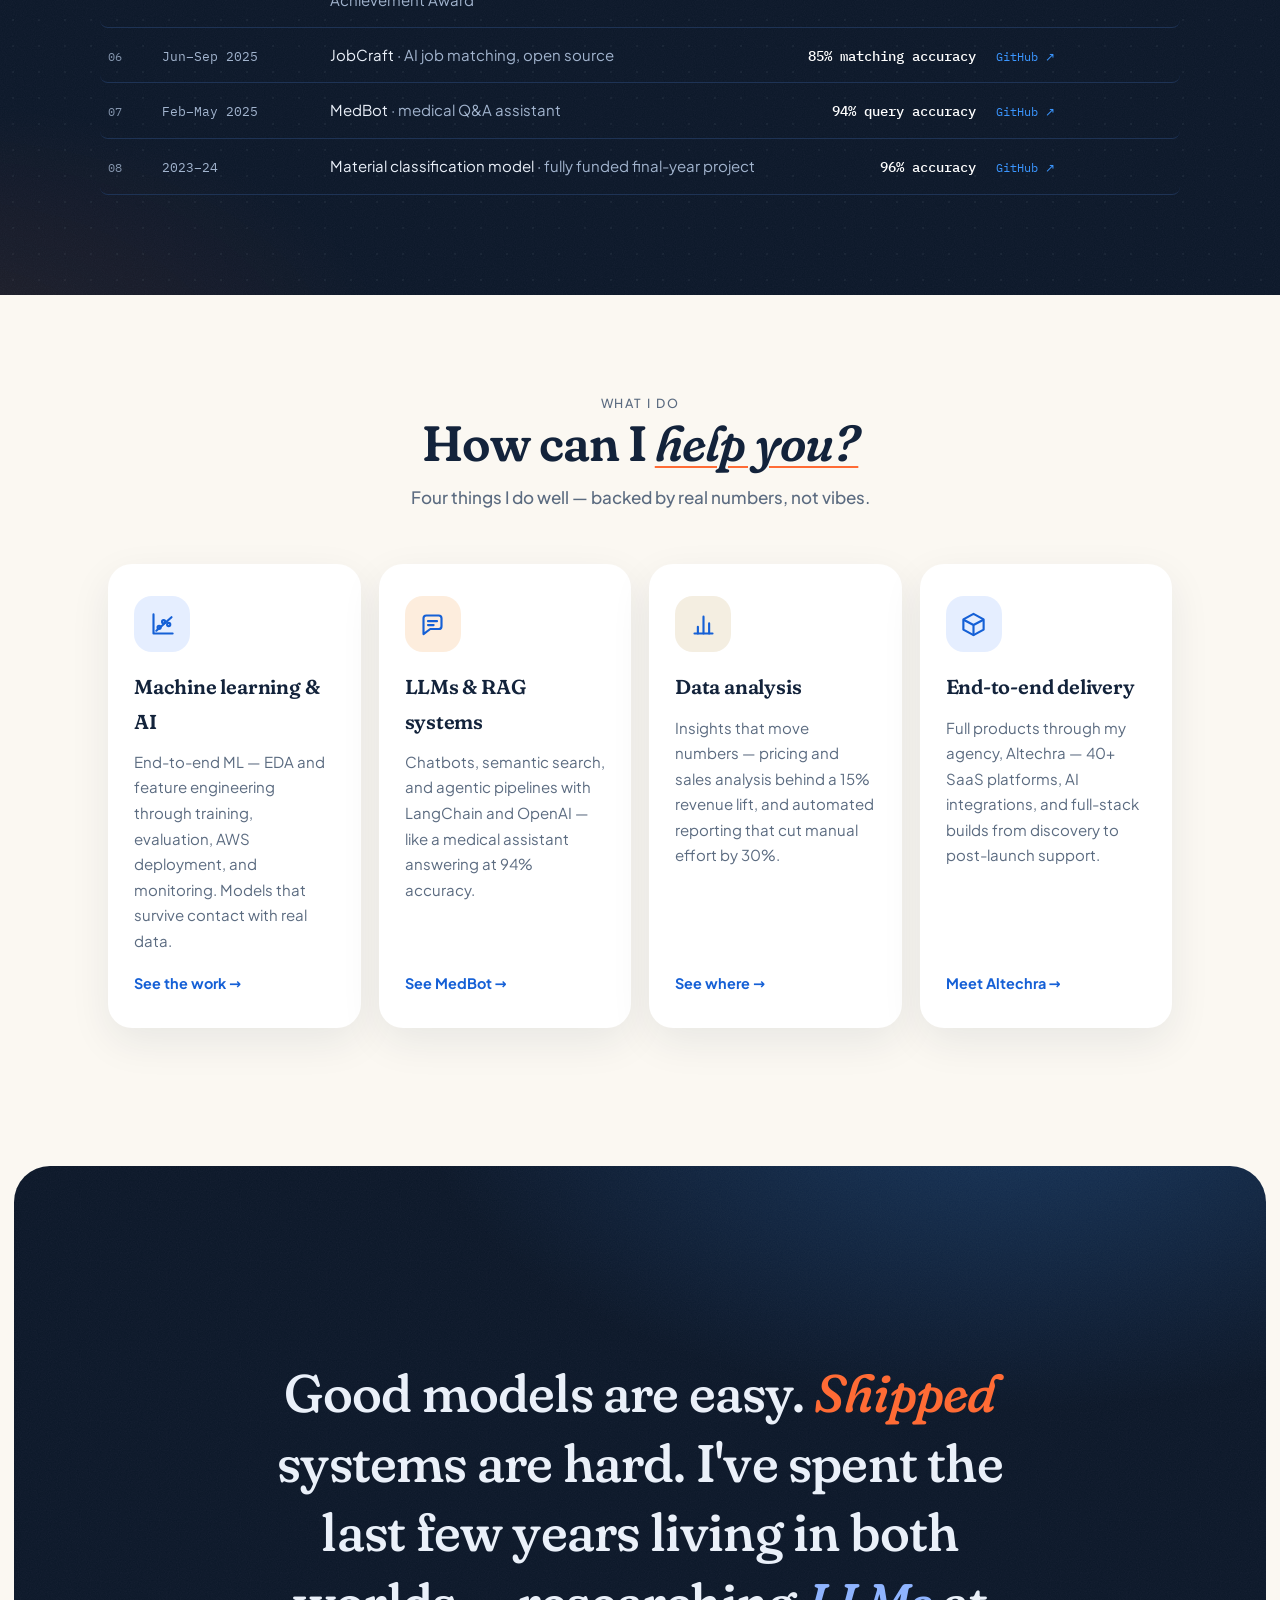
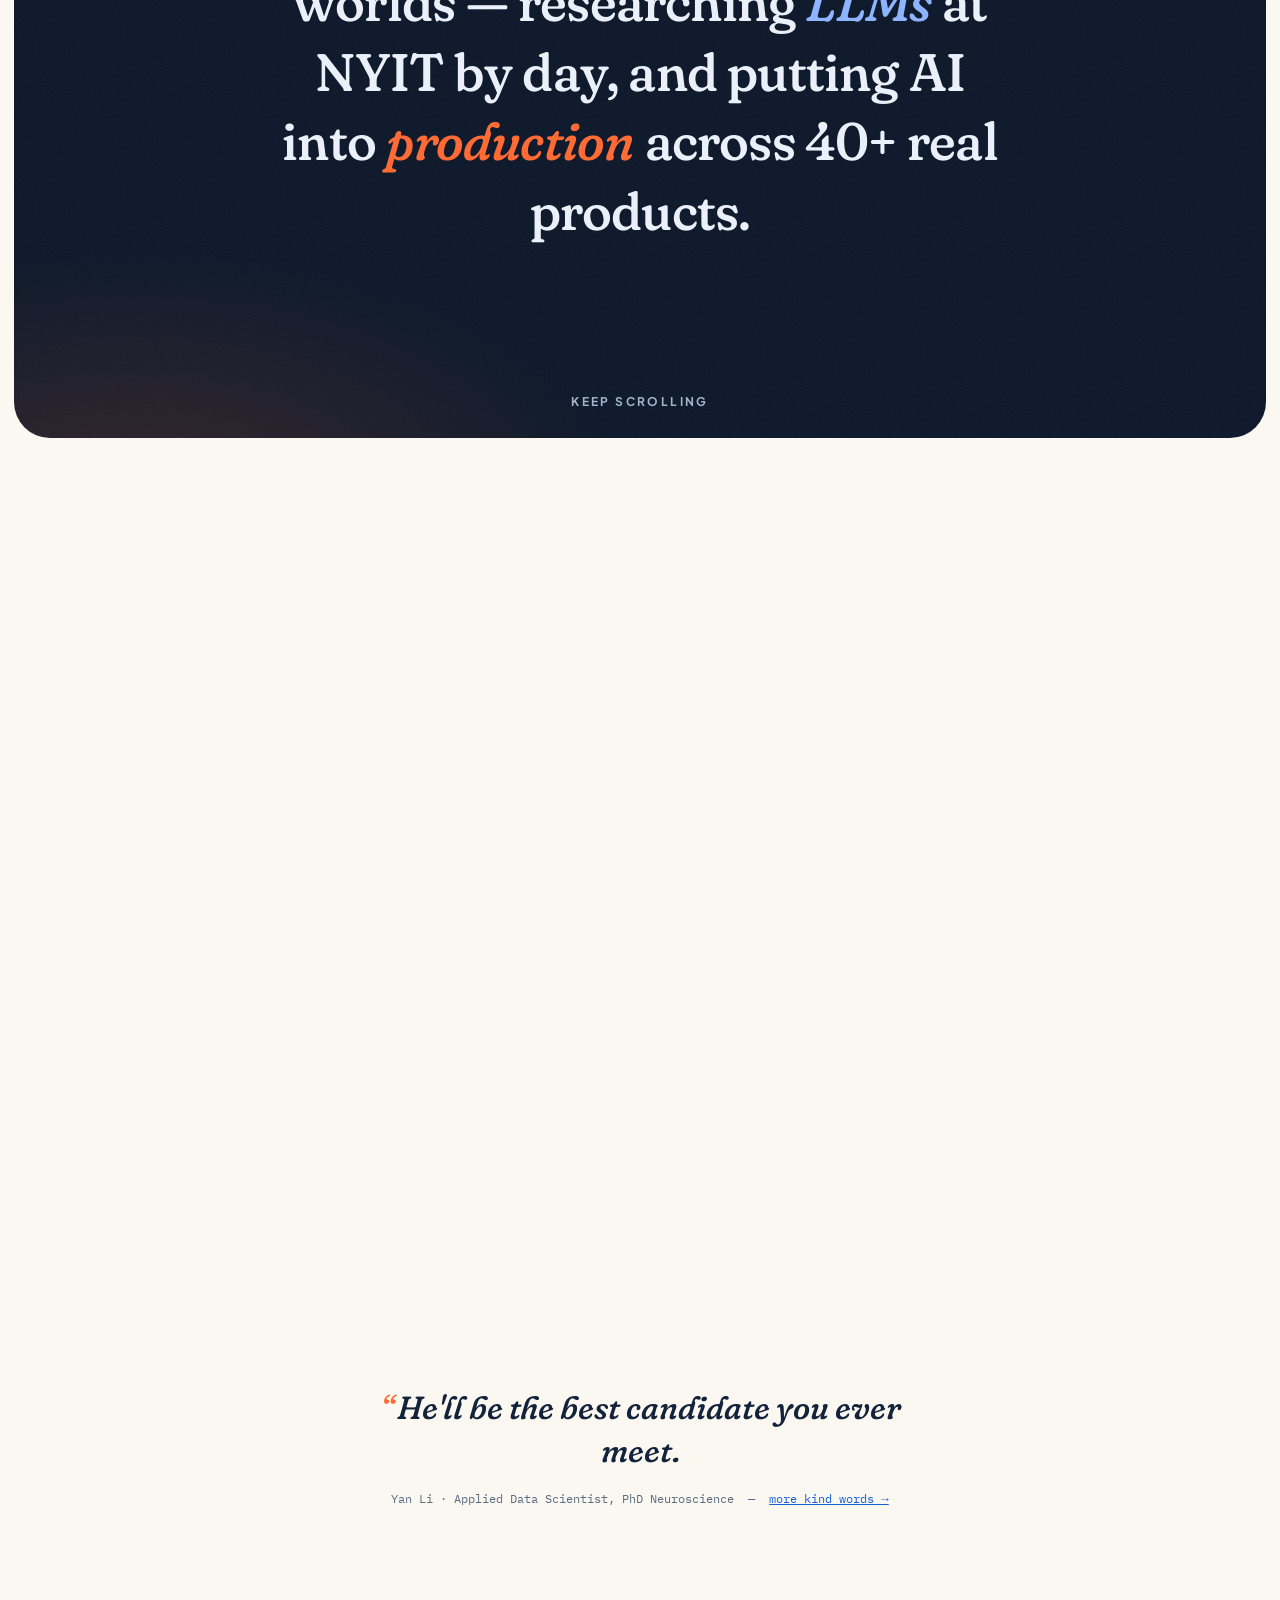
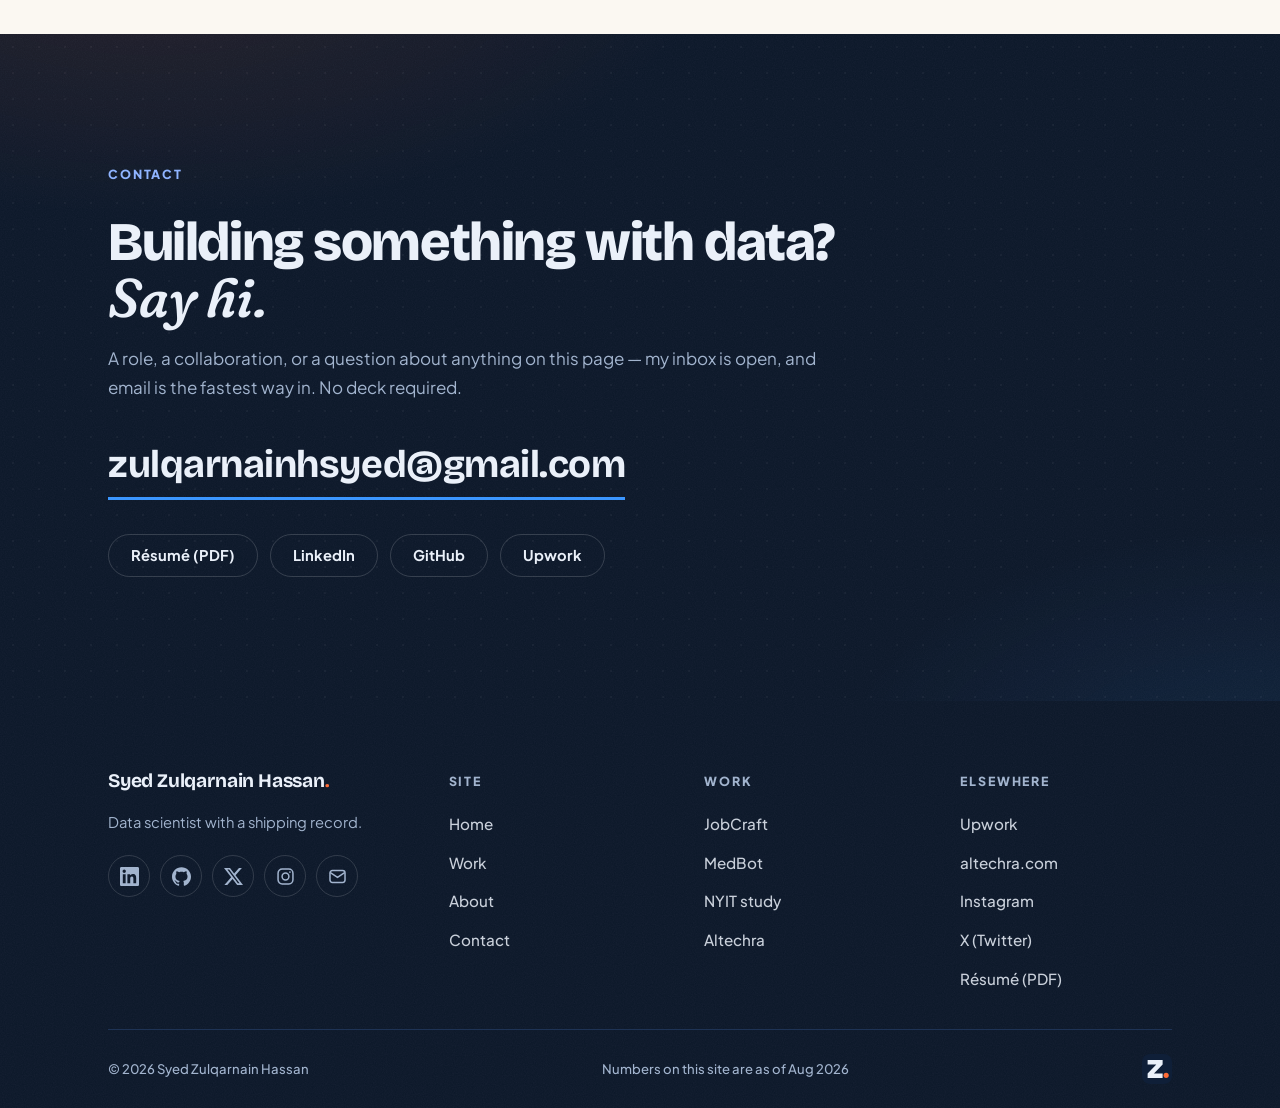
==== commit 8d90c738: "Detail round: brand dot fix, ticker styles, moments styles" ====
--- a/index.html
+++ b/index.html
@@ -300,7 +300,7 @@
       </nav>
     </div>
     <div class="footer-row">
-      <span>© 2026 Syed Zulqarnain Hassan · made with ☕ in New York</span>
+      <span>© 2026 Syed Zulqarnain Hassan</span>
       <span>Numbers on this site are as of Aug 2026</span>
       <span class="foot-mark" aria-hidden="true"><svg viewBox="0 0 64 64"><rect width="64" height="64" rx="14" fill="#0F1F38"/><path d="M12 13 H44 V22.5 L25.5 41.5 H44 V51 H12 V41.5 L30.5 22.5 H12 Z" fill="#EAF0F9"/><circle cx="51.5" cy="45.5" r="5.5" fill="#FF6B35"/></svg></span>
     </div>
--- a/styles.css
+++ b/styles.css
@@ -83,8 +83,8 @@
 .sitenav .menu-btn{border-color:rgba(10,22,40,.4);color:var(--ink)}
 .sitenav :focus-visible{outline-color:var(--ink)}
 .nav{display:flex;align-items:center;justify-content:space-between;gap:16px;padding:14px 0}
-.brand{font-family:var(--display);font-size:1.05rem;font-weight:700;letter-spacing:-.01em;text-decoration:none;color:var(--fog);display:inline-flex;align-items:center;gap:11px}
-.bmark{width:32px;height:32px;border-radius:9px;flex:none;box-shadow:0 3px 10px rgba(10,22,40,.3);transition:transform .4s var(--ease)}
+.brand{font-family:var(--display);font-size:1.05rem;font-weight:700;letter-spacing:-.01em;text-decoration:none;color:var(--fog);display:inline-flex;align-items:center}
+.bmark{width:32px;height:32px;border-radius:9px;flex:none;margin-right:11px;box-shadow:0 3px 10px rgba(10,22,40,.3);transition:transform .4s var(--ease)}
 .brand:hover .bmark{transform:rotate(-6deg) scale(1.06)}
 .brand .bdot{color:var(--coral)}
 .nav-links{list-style:none;display:flex;gap:26px;margin:0;padding:0}
@@ -317,7 +317,7 @@
   box-shadow:var(--shadow-lg);padding:clamp(40px,6vw,76px)}
 .alt-panel .watermark{position:absolute;right:-1%;bottom:-9%;z-index:0;font-family:var(--display);font-weight:800;font-size:clamp(5rem,15vw,12rem);letter-spacing:-.03em;color:rgba(139,92,246,.1);user-select:none;pointer-events:none;line-height:1}
 .alt-grid{position:relative;z-index:1;display:grid;grid-template-columns:1.35fr 1fr;gap:52px;align-items:center}
-.alt-logo{width:74px;height:auto;background:rgba(255,255,255,.07);border:1px solid rgba(255,255,255,.12);border-radius:19px;padding:13px;margin-bottom:20px;display:block;transition:transform .5s var(--ease)}
+.alt-logo{width:74px;height:74px;background:#fff;border:1px solid rgba(255,255,255,.2);border-radius:19px;padding:6px;margin-bottom:20px;display:block;box-shadow:0 8px 24px rgba(3,8,18,.4);transition:transform .5s var(--ease)}
 .alt-panel:hover .alt-logo{transform:translateY(-3px) rotate(-3deg)}
 .alt-panel .kicker.warm{color:#A78BFA}
 .alt-copy h2{font-family:var(--serif);font-weight:600;font-size:clamp(1.9rem,3.8vw,2.8rem);letter-spacing:-.02em;line-height:1.14;margin:0}
@@ -377,6 +377,32 @@
 .badges .star{color:var(--warm-ink)}
 .quotes-note{text-align:center;font-size:.82rem;font-weight:500;color:var(--muted);margin-top:18px}
 
+/* slow client-review ticker */
+.tik{overflow:hidden;margin-top:34px;-webkit-mask-image:linear-gradient(90deg,transparent,#000 7%,#000 93%,transparent);mask-image:linear-gradient(90deg,transparent,#000 7%,#000 93%,transparent)}
+.tik-track{display:flex;gap:16px;width:max-content}
+.tcard{width:340px;flex:none;background:var(--panel);border:1px solid var(--line);border-radius:16px;padding:20px 22px;box-shadow:var(--shadow)}
+.tcard p{margin:0;font-family:var(--serif);font-style:italic;font-size:.95rem;line-height:1.55;color:var(--ink)}
+.tcard p::before{content:"\201C";color:var(--coral);margin-right:1px}
+.tcard .who{display:block;font-family:var(--mono);font-style:normal;font-size:.72rem;color:var(--muted);margin-top:12px}
+@media (prefers-reduced-motion:no-preference){
+  .tik-track{animation:tikmq 70s linear infinite}
+  .tik:hover .tik-track{animation-play-state:paused}
+  @keyframes tikmq{to{transform:translateX(-50%)}}
+}
+@media (prefers-reduced-motion:reduce){
+  .tik{mask-image:none;-webkit-mask-image:none}
+  .tik-track{flex-wrap:wrap;width:100%}
+  .tik-b{display:none}
+}
+
+/* moments gallery */
+.moments{columns:3 260px;column-gap:14px}
+.moment{break-inside:avoid;margin:0 0 14px;background:var(--panel);border-radius:14px;padding:8px 8px 10px;box-shadow:var(--shadow);transition:transform .45s var(--ease),box-shadow .45s var(--ease)}
+.moment:hover{transform:translateY(-4px);box-shadow:var(--shadow-lg)}
+@media (prefers-reduced-motion:reduce){.moment:hover{transform:none}}
+.moment img{width:100%;height:auto;border-radius:8px;display:block}
+.moment figcaption{font-family:var(--mono);font-size:.72rem;color:var(--muted);margin-top:8px;line-height:1.5}
+
 /* home teaser quote strip */
 .quote-strip{text-align:center;padding-block:var(--sp) 0}
 .quote-strip .qs-text{font-family:var(--serif);font-style:italic;font-weight:500;font-size:clamp(1.4rem,3.2vw,2rem);color:var(--ink);margin:0 auto;max-width:26ch;line-height:1.35}
@@ -461,7 +487,7 @@
 .edu:hover .edu-img{transform:scale(1.04)}
 @media (prefers-reduced-motion:reduce){.edu:hover .edu-img{transform:none}}
 .edu-body{padding:26px 30px 30px}
-.edu-when{font-family:var(--mono);font-size:.75rem;letter-spacing:.08em;text-transform:uppercase;color:var(--muted);margin:0}
+.edu-when{font-family:var(--serif);font-style:italic;font-size:.98rem;font-weight:500;letter-spacing:0;color:var(--muted);margin:0}
 .edu h3{font-family:var(--serif);font-weight:600;font-size:1.4rem;letter-spacing:-.012em;margin:12px 0 0}
 .edu .school{margin:4px 0 0;color:var(--muted);font-weight:500;font-size:.94rem}
 .badge{display:inline-block;margin-top:16px;padding:7px 15px;border-radius:12px;font-weight:700;font-size:.8rem;line-height:1.5}
@@ -494,8 +520,8 @@
 .open-to h2{margin-bottom:14px}
 .open-to p{color:var(--muted);max-width:56ch;margin:0 0 20px}
 .role-chips{display:flex;flex-wrap:wrap;gap:10px}
-.role-chips span{font-family:var(--mono);font-size:.85rem;font-weight:500;background:var(--panel);border:1px solid var(--line);border-radius:999px;padding:9px 18px;color:var(--ink);box-shadow:0 4px 14px rgba(19,35,59,.05);transition:transform .3s var(--ease),border-color .25s ease,color .25s ease}
-.role-chips span:hover{transform:translateY(-2px);border-color:var(--coral);color:var(--coral-ink)}
+.role-chips span{font-family:var(--mono);font-size:.85rem;font-weight:500;background:var(--band);border:1px solid var(--band);border-radius:999px;padding:10px 19px;color:var(--fog);box-shadow:0 10px 24px rgba(10,22,40,.24);transition:transform .3s var(--ease),border-color .25s ease,color .25s ease,box-shadow .3s var(--ease)}
+.role-chips span:hover{transform:translateY(-3px);border-color:var(--coral);color:var(--coral);box-shadow:0 14px 30px rgba(10,22,40,.32)}
 @media (prefers-reduced-motion:reduce){.role-chips span:hover{transform:none}}
 .cp-facts{list-style:none;margin:0;padding:0;border-top:1px solid var(--line)}
 .cp-facts li{display:grid;grid-template-columns:120px 1fr;gap:12px;padding:13px 0;border-bottom:1px solid var(--line);font-size:.9375rem}
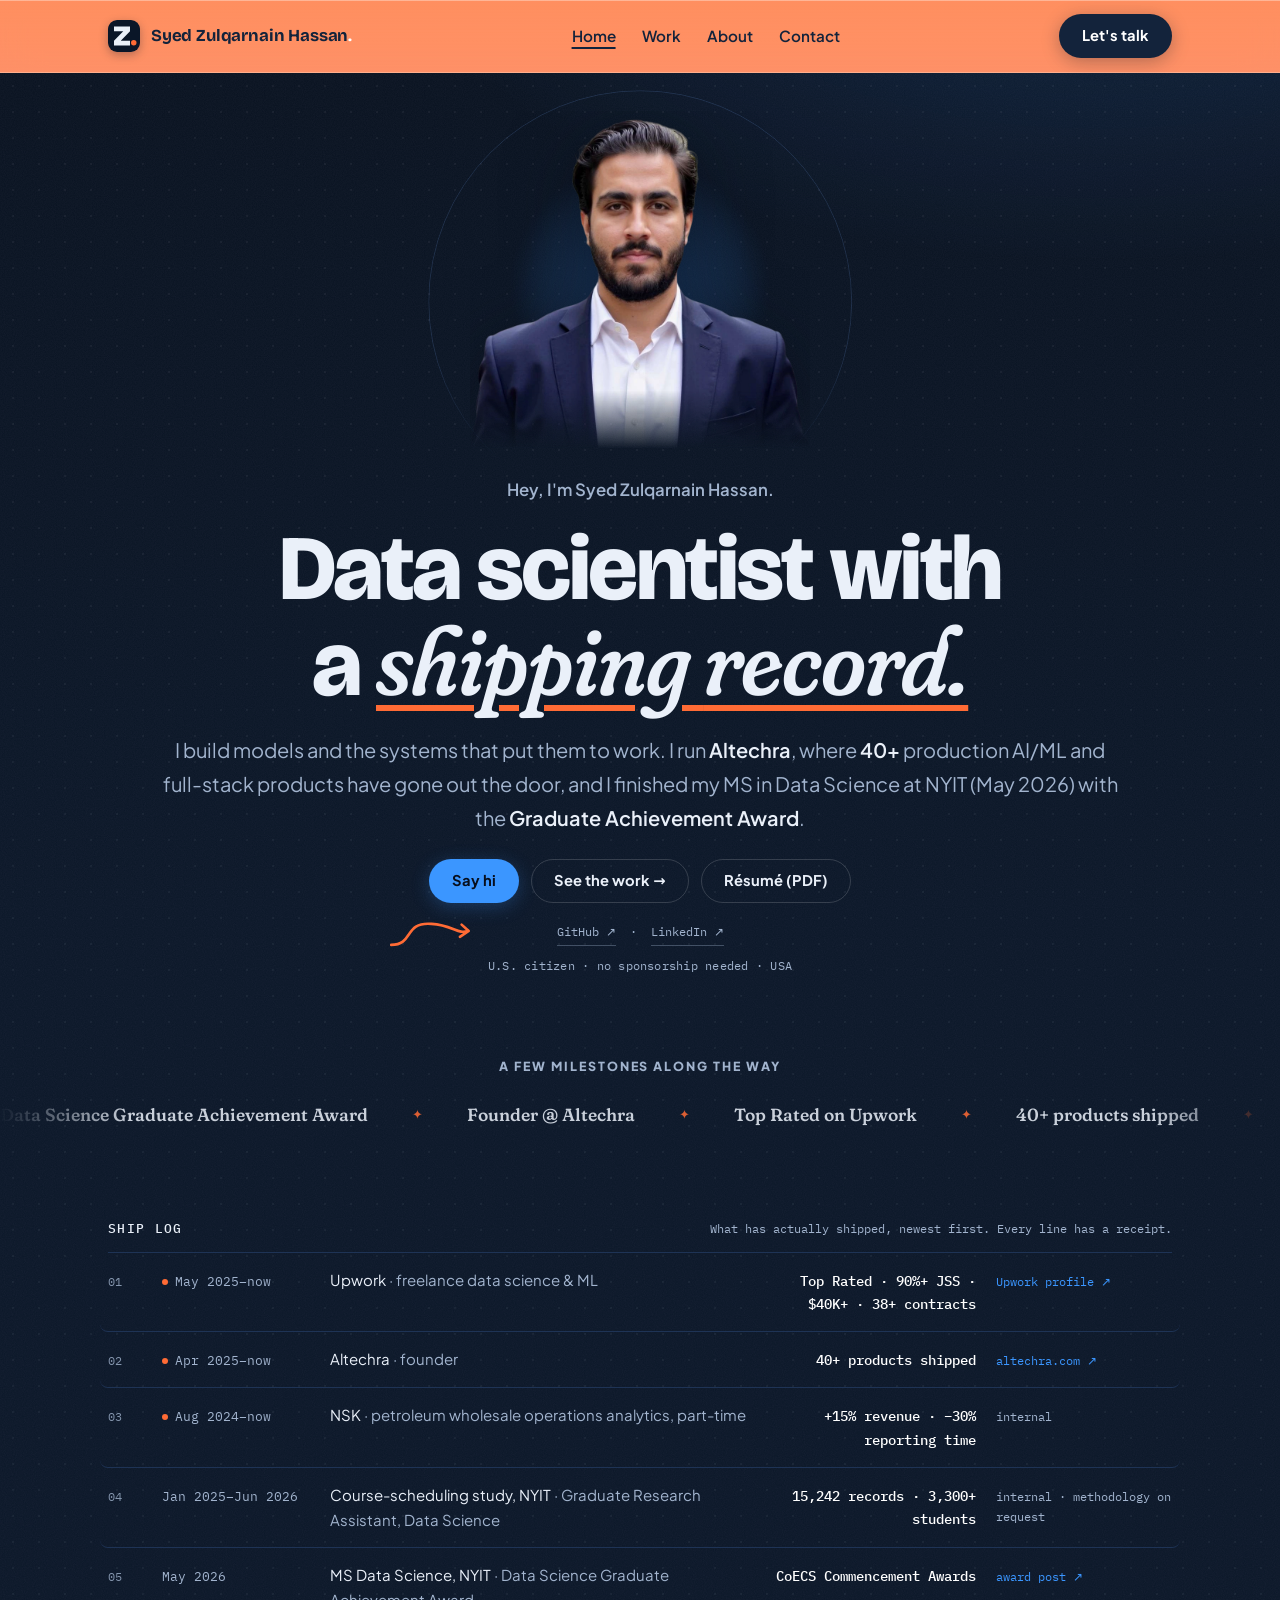
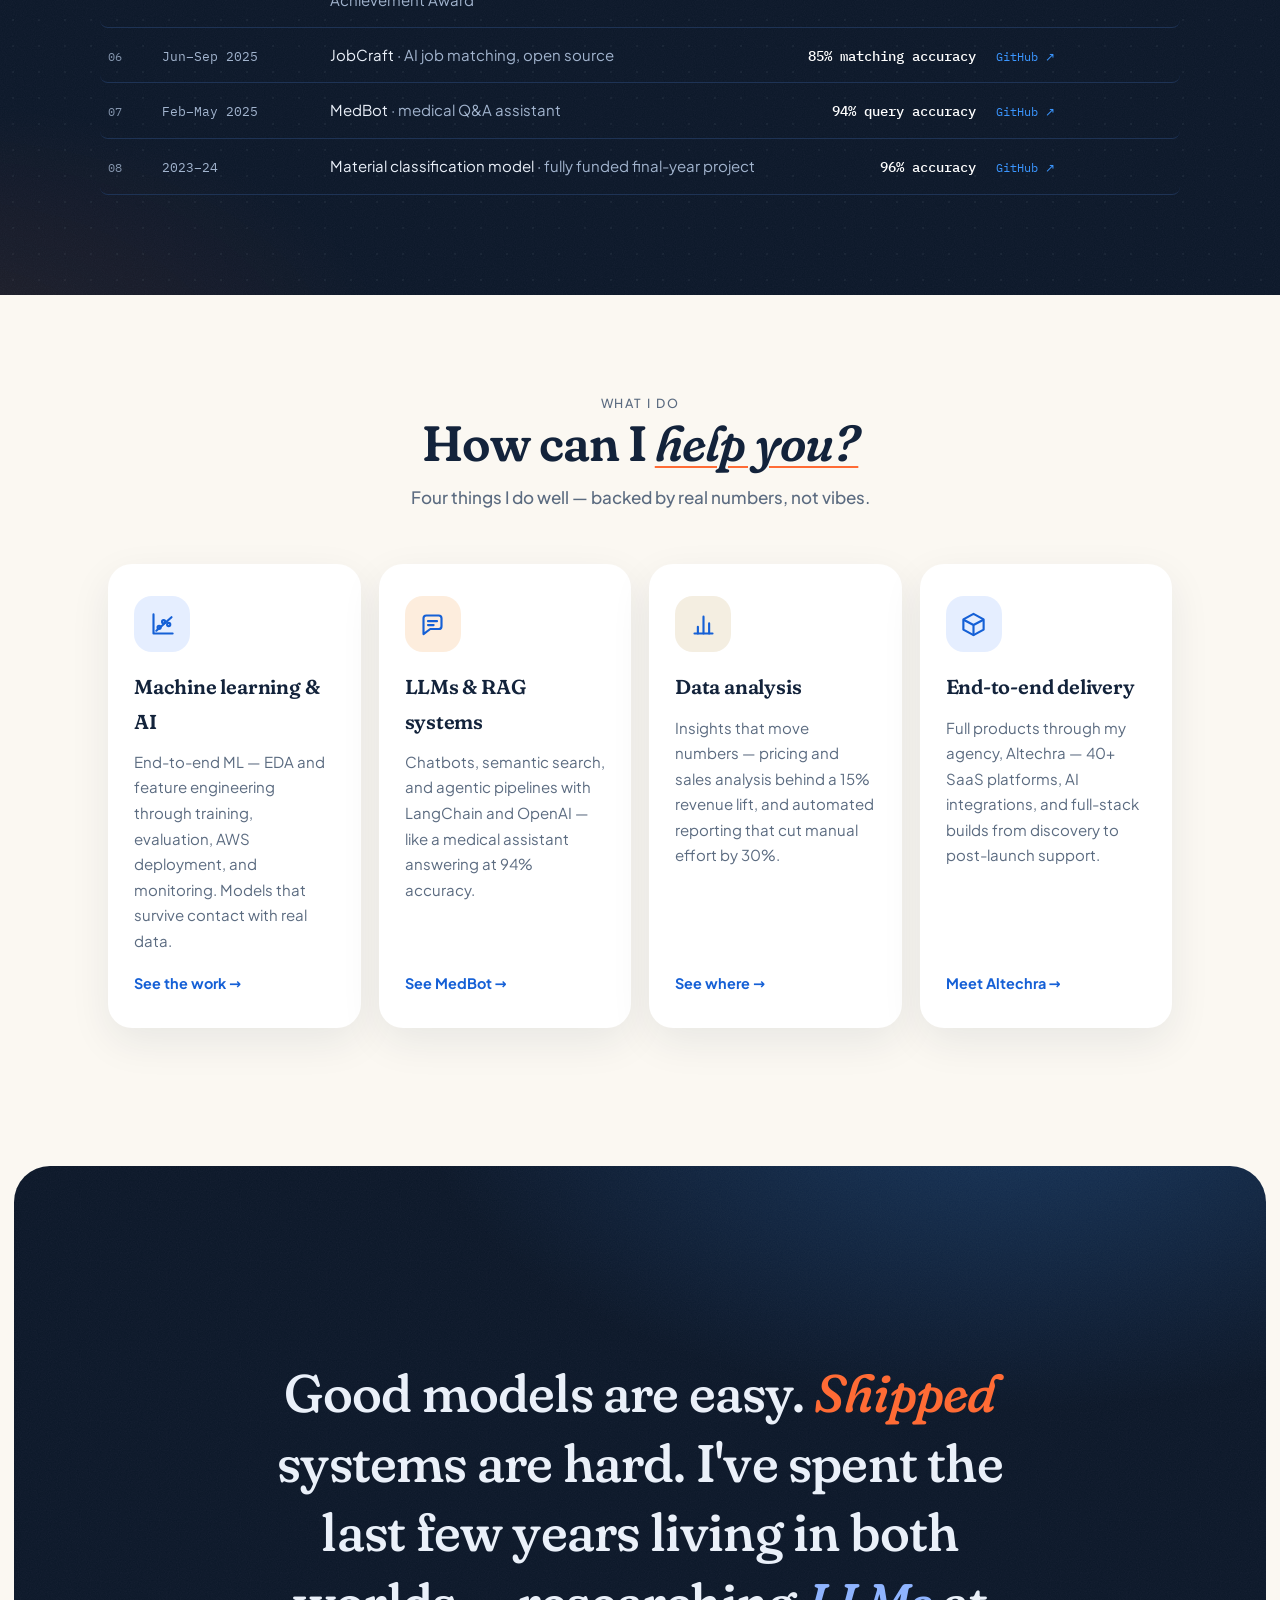
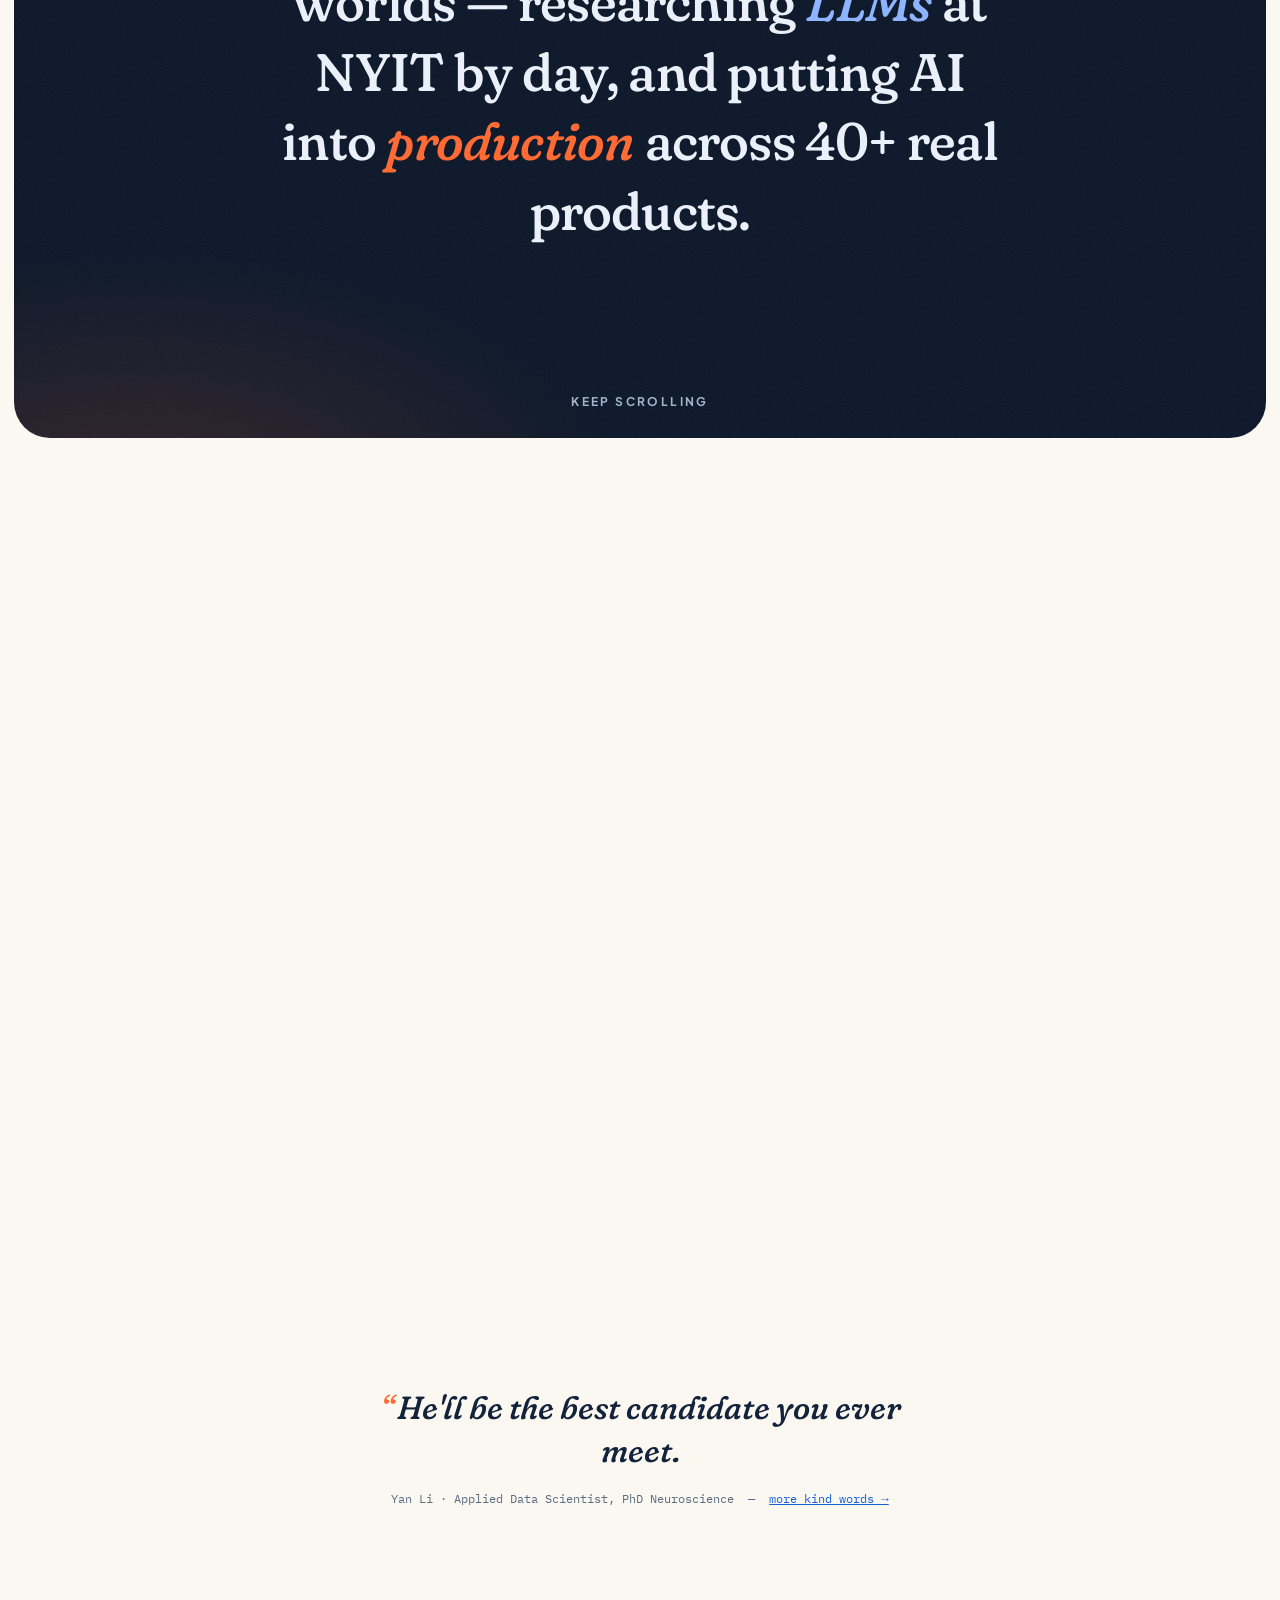
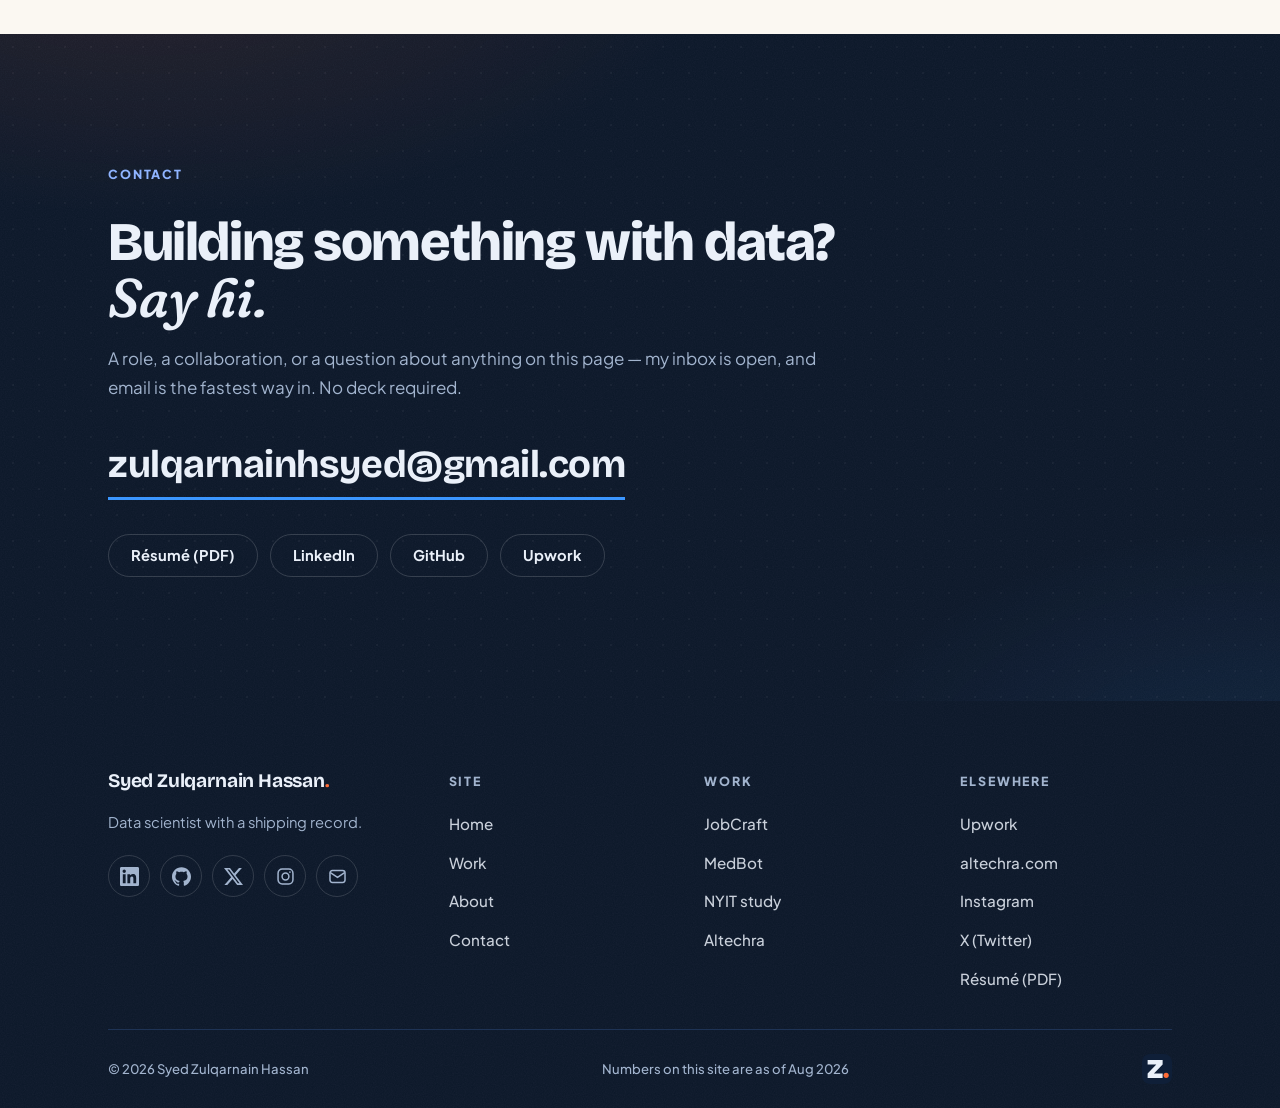
==== commit 4502cf42: "Audit 2: edu aspect fix, seams, focus trap, marquee stat" ====
--- a/index.html
+++ b/index.html
@@ -98,7 +98,7 @@
             <span>Research Assistant @ NYIT</span><span class="sep" aria-hidden="true">✦</span>
             <span>Pakistan Conference @ Harvard</span><span class="sep" aria-hidden="true">✦</span>
             <span>Featured alumni story, FAST-NUCES</span><span class="sep" aria-hidden="true">✦</span>
-            <span>3,267 GitHub contributions in a year</span><span class="sep" aria-hidden="true">✦</span>
+            <span>3,000+ GitHub contributions in a year</span><span class="sep" aria-hidden="true">✦</span>
             <span>Databricks Lakehouse Workshop</span><span class="sep" aria-hidden="true">✦</span>
             <span>IEEE NUCES — Senior Vice President</span><span class="sep" aria-hidden="true">✦</span>
             <span>100% funded final-year project</span><span class="sep" aria-hidden="true">✦</span>
@@ -111,7 +111,7 @@
             <span>Research Assistant @ NYIT</span><span class="sep" aria-hidden="true">✦</span>
             <span>Pakistan Conference @ Harvard</span><span class="sep" aria-hidden="true">✦</span>
             <span>Featured alumni story, FAST-NUCES</span><span class="sep" aria-hidden="true">✦</span>
-            <span>3,267 GitHub contributions in a year</span><span class="sep" aria-hidden="true">✦</span>
+            <span>3,000+ GitHub contributions in a year</span><span class="sep" aria-hidden="true">✦</span>
             <span>Databricks Lakehouse Workshop</span><span class="sep" aria-hidden="true">✦</span>
             <span>IEEE NUCES — Senior Vice President</span><span class="sep" aria-hidden="true">✦</span>
             <span>100% funded final-year project</span><span class="sep" aria-hidden="true">✦</span>
--- a/styles.css
+++ b/styles.css
@@ -72,9 +72,10 @@
 .js .fx.in{opacity:1;transform:none;filter:none}
 @media (prefers-reduced-motion:reduce){.js .fx{opacity:1;transform:none;filter:none;transition:none}}
 
-/* nav — coral throughout */
-.sitenav{position:sticky;top:0;z-index:50;background:var(--coral);border-bottom:1px solid var(--coral-deep);transition:box-shadow .3s ease}
-.sitenav.scrolled{box-shadow:0 8px 28px rgba(179,62,11,.3)}
+/* nav — coral liquid glass */
+.sitenav{position:sticky;top:0;z-index:50;background:linear-gradient(180deg,rgba(255,119,63,.82),rgba(255,104,50,.72));-webkit-backdrop-filter:blur(20px) saturate(1.7);backdrop-filter:blur(20px) saturate(1.7);border-bottom:1px solid rgba(255,255,255,.28);box-shadow:inset 0 1px 0 rgba(255,255,255,.34);transition:background .3s ease,box-shadow .3s ease}
+.sitenav.scrolled{background:linear-gradient(180deg,rgba(255,112,56,.92),rgba(251,100,47,.86));box-shadow:inset 0 1px 0 rgba(255,255,255,.3),0 10px 30px rgba(179,62,11,.3)}
+@supports not (backdrop-filter:blur(1px)){.sitenav{background:var(--coral)}}
 .sitenav .brand,.sitenav .nav-links a{color:var(--ink)}
 .sitenav .brand .bdot{color:#fff}
 .sitenav .nav-links a:hover,.sitenav .nav-links a[aria-current="page"]{color:var(--ink);text-decoration:underline;text-decoration-thickness:2px;text-underline-offset:5px}
@@ -93,7 +94,7 @@
 .nav-right{display:flex;align-items:center;gap:12px}
 .menu-btn{display:none;background:transparent;border:1px solid var(--line-d);color:var(--fog);border-radius:10px;width:42px;height:42px;cursor:pointer;place-items:center}
 .menu-btn svg{width:20px;height:20px;stroke:currentColor;fill:none;stroke-width:2;stroke-linecap:round}
-.btn{display:inline-flex;align-items:center;gap:8px;padding:12px 22px;border-radius:999px;font-weight:700;font-size:.92rem;text-decoration:none;border:1.5px solid transparent;line-height:1.2;white-space:nowrap;transition:background-color .2s ease,border-color .2s ease,color .2s ease,transform .3s var(--ease),box-shadow .3s var(--ease)}
+.btn{display:inline-flex;align-items:center;gap:8px;padding:12px 22px;border-radius:999px;font-weight:700;font-size:.92rem;text-decoration:none;border:1.5px solid transparent;line-height:1.2;white-space:nowrap;cursor:pointer;transition:background-color .2s ease,border-color .2s ease,color .2s ease,transform .3s var(--ease),box-shadow .3s var(--ease)}
 .btn:hover{transform:translateY(-2px)}
 @media (prefers-reduced-motion:reduce){.btn:hover{transform:none}}
 .btn-primary{background:var(--blue);color:var(--bg-d);box-shadow:0 4px 18px rgba(59,150,255,.25)}
@@ -187,6 +188,7 @@
 .log .what a,.more a{padding-block:6px;margin-block:-6px}
 a.receipt:hover{text-decoration:underline;color:var(--coral);transform:translate(2px,-2px)}
 .receipt.internal{color:var(--mist);cursor:default}
+.log li .receipt.internal{white-space:normal}
 .log .what a:hover{color:#fff;border-bottom-color:var(--coral)}
 @media (max-width:1000px){
   .log li{grid-template-columns:1fr;gap:4px;padding:14px 0;margin:0;border-radius:0}
@@ -206,7 +208,8 @@
 .band-dark .strip-label{color:var(--mist)}
 .band-dark .mq-item{color:var(--fog);opacity:.85}
 .marquee{overflow:hidden;-webkit-mask-image:linear-gradient(90deg,transparent,#000 10%,#000 90%,transparent);mask-image:linear-gradient(90deg,transparent,#000 10%,#000 90%,transparent)}
-.marquee-track{display:flex;align-items:center;gap:44px;width:max-content}
+.marquee-track{display:flex;align-items:center;width:max-content}
+.mq-item{padding-right:44px}
 @media (prefers-reduced-motion:no-preference){
   .marquee-track{animation:mq 34s linear infinite}
   .marquee:hover .marquee-track,.marquee:focus-within .marquee-track,.marquee.paused .marquee-track{animation-play-state:paused}
@@ -364,8 +367,8 @@
 .pull blockquote{margin:0 auto;font-family:var(--serif);font-weight:500;font-style:italic;font-size:clamp(1.6rem,3.6vw,2.4rem);line-height:1.35;letter-spacing:-.012em;max-width:24ch}
 .pull-attr{margin:20px 0 0;font-family:var(--mono);font-size:.78rem;color:var(--mist)}
 .pull-track{display:grid}
-.pull-slide{grid-area:1/1;opacity:0;transition:opacity .55s ease;pointer-events:none}
-.pull-slide.is-on{opacity:1;pointer-events:auto}
+.pull-slide{grid-area:1/1;opacity:0;visibility:hidden;transition:opacity .55s ease,visibility .55s ease;pointer-events:none}
+.pull-slide.is-on{opacity:1;visibility:visible;pointer-events:auto}
 @media (prefers-reduced-motion:reduce){.pull-slide{transition:none}}
 .pull-dots{display:flex;gap:4px;justify-content:center;margin-top:18px}
 .pull-dots button{width:28px;height:28px;border-radius:50%;border:0;background:transparent;cursor:pointer;padding:0;position:relative}
@@ -379,8 +382,8 @@
 
 /* slow client-review ticker */
 .tik{overflow:hidden;margin-top:34px;-webkit-mask-image:linear-gradient(90deg,transparent,#000 7%,#000 93%,transparent);mask-image:linear-gradient(90deg,transparent,#000 7%,#000 93%,transparent)}
-.tik-track{display:flex;gap:16px;width:max-content}
-.tcard{width:340px;flex:none;background:var(--panel);border:1px solid var(--line);border-radius:16px;padding:20px 22px;box-shadow:var(--shadow)}
+.tik-track{display:flex;width:max-content}
+.tcard{width:min(340px,82vw);flex:none;margin-right:16px;background:var(--panel);border:1px solid var(--line);border-radius:16px;padding:20px 22px;box-shadow:var(--shadow)}
 .tcard p{margin:0;font-family:var(--serif);font-style:italic;font-size:.95rem;line-height:1.55;color:var(--ink)}
 .tcard p::before{content:"\201C";color:var(--coral);margin-right:1px}
 .tcard .who{display:block;font-family:var(--mono);font-style:normal;font-size:.72rem;color:var(--muted);margin-top:12px}
@@ -400,8 +403,17 @@
 .moment{break-inside:avoid;margin:0 0 14px;background:var(--panel);border-radius:14px;padding:8px 8px 10px;box-shadow:var(--shadow);transition:transform .45s var(--ease),box-shadow .45s var(--ease)}
 .moment:hover{transform:translateY(-4px);box-shadow:var(--shadow-lg)}
 @media (prefers-reduced-motion:reduce){.moment:hover{transform:none}}
-.moment img{width:100%;height:auto;border-radius:8px;display:block}
+.moment img{width:100%;height:auto;border-radius:8px;display:block;cursor:zoom-in}
 .moment figcaption{font-family:var(--mono);font-size:.72rem;color:var(--muted);margin-top:8px;line-height:1.5}
+
+/* photo lightbox */
+.lb{position:fixed;inset:0;z-index:100;background:rgba(7,14,28,.93);display:none;place-items:center;padding:clamp(16px,4vw,56px)}
+.lb.on{display:grid}
+.lb>img{max-width:100%;max-height:calc(100vh - 110px);width:auto;border-radius:10px;box-shadow:0 30px 90px rgba(0,0,0,.55)}
+.lb-cap{position:absolute;bottom:16px;left:16px;right:16px;text-align:center;font-family:var(--mono);font-size:.78rem;color:var(--mist);margin:0}
+.lb-x{position:absolute;top:16px;right:16px;width:46px;height:46px;border-radius:50%;border:1px solid rgba(255,255,255,.25);background:rgba(255,255,255,.06);color:var(--fog);font-size:1.05rem;cursor:pointer;display:grid;place-items:center;transition:border-color .2s ease,color .2s ease,transform .3s var(--ease)}
+.lb-x:hover{border-color:var(--coral);color:var(--coral);transform:rotate(90deg)}
+@media (prefers-reduced-motion:reduce){.lb-x:hover{transform:none}}
 
 /* home teaser quote strip */
 .quote-strip{text-align:center;padding-block:var(--sp) 0}
@@ -479,11 +491,11 @@
 @media (max-width:760px){.xp-row{grid-template-columns:1fr;gap:6px;padding:24px 22px}}
 
 /* education cards (Where I studied) */
-.edu-grid{display:grid;grid-template-columns:1fr 1fr;gap:18px}
+.edu-grid{display:grid;grid-template-columns:1fr 1fr;gap:18px;max-width:880px;margin-inline:auto}
 .edu{background:var(--panel);border-radius:var(--r);padding:0;overflow:hidden;box-shadow:var(--shadow);transition:transform .5s var(--ease),box-shadow .5s var(--ease);display:flex;flex-direction:column}
 .edu:hover{transform:translateY(-6px);box-shadow:var(--shadow-lg)}
 @media (prefers-reduced-motion:reduce){.edu:hover{transform:none}}
-.edu-img{width:100%;aspect-ratio:16/10;object-fit:cover;display:block;transition:transform .6s var(--ease)}
+.edu-img{width:100%;height:auto;aspect-ratio:5/4;object-fit:cover;display:block;transition:transform .6s var(--ease)}
 .edu:hover .edu-img{transform:scale(1.04)}
 @media (prefers-reduced-motion:reduce){.edu:hover .edu-img{transform:none}}
 .edu-body{padding:26px 30px 30px}
@@ -513,16 +525,16 @@
 .cp-mail .cp-note{color:var(--mist);max-width:52ch;margin:0 auto 30px}
 .cp-mail .mail{border-bottom-width:3px;font-size:clamp(1.02rem,5.2vw,2.4rem);word-break:normal;overflow-wrap:anywhere}
 .cp-mail-actions{display:flex;flex-wrap:wrap;gap:12px;justify-content:center;margin-top:32px}
-.btn-copy{border:1.5px solid rgba(255,255,255,.2);color:var(--fog);background:transparent}
+.btn-copy{border:1.5px solid rgba(255,255,255,.2);color:var(--fog);background:transparent;min-width:130px;justify-content:center}
 .btn-copy:hover{border-color:var(--mist)}
 .btn-copy.copied{border-color:var(--coral);color:var(--coral)}
 .open-to{display:grid;grid-template-columns:1.1fr .9fr;gap:clamp(28px,5vw,64px);align-items:start}
 .open-to h2{margin-bottom:14px}
 .open-to p{color:var(--muted);max-width:56ch;margin:0 0 20px}
-.role-chips{display:flex;flex-wrap:wrap;gap:10px}
-.role-chips span{font-family:var(--mono);font-size:.85rem;font-weight:500;background:var(--band);border:1px solid var(--band);border-radius:999px;padding:10px 19px;color:var(--fog);box-shadow:0 10px 24px rgba(10,22,40,.24);transition:transform .3s var(--ease),border-color .25s ease,color .25s ease,box-shadow .3s var(--ease)}
-.role-chips span:hover{transform:translateY(-3px);border-color:var(--coral);color:var(--coral);box-shadow:0 14px 30px rgba(10,22,40,.32)}
-@media (prefers-reduced-motion:reduce){.role-chips span:hover{transform:none}}
+.role-list{list-style:none;margin:0;padding:0;display:grid;grid-template-columns:repeat(2,minmax(0,max-content));gap:12px 44px}
+.role-list li{font-family:var(--display);font-weight:700;font-size:1.08rem;letter-spacing:-.01em;color:var(--ink);padding-left:22px;position:relative}
+.role-list li::before{content:"";position:absolute;left:0;top:.56em;width:12px;height:3px;background:var(--coral)}
+@media (max-width:480px){.role-list{grid-template-columns:1fr}}
 .cp-facts{list-style:none;margin:0;padding:0;border-top:1px solid var(--line)}
 .cp-facts li{display:grid;grid-template-columns:120px 1fr;gap:12px;padding:13px 0;border-bottom:1px solid var(--line);font-size:.9375rem}
 .cp-facts .k{font-size:.72rem;font-weight:800;letter-spacing:.1em;text-transform:uppercase;color:var(--muted);padding-top:.35em}
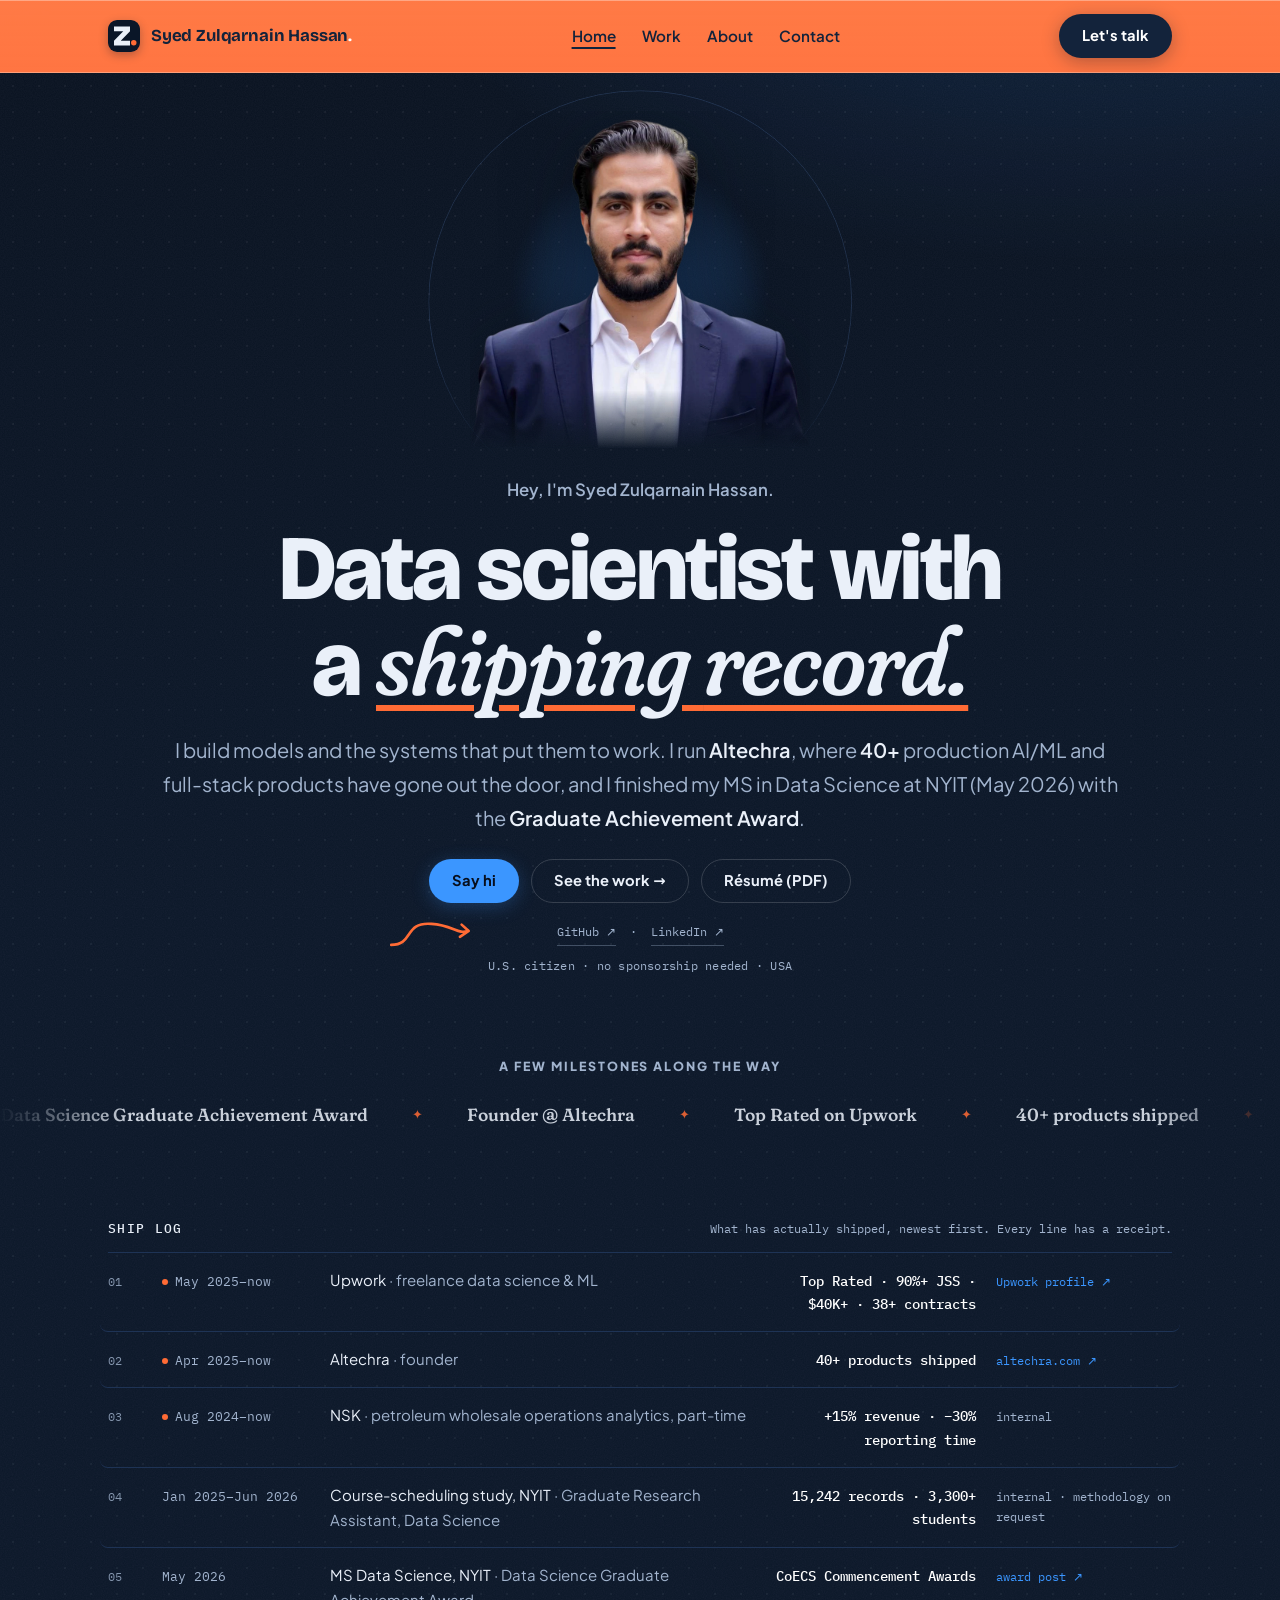
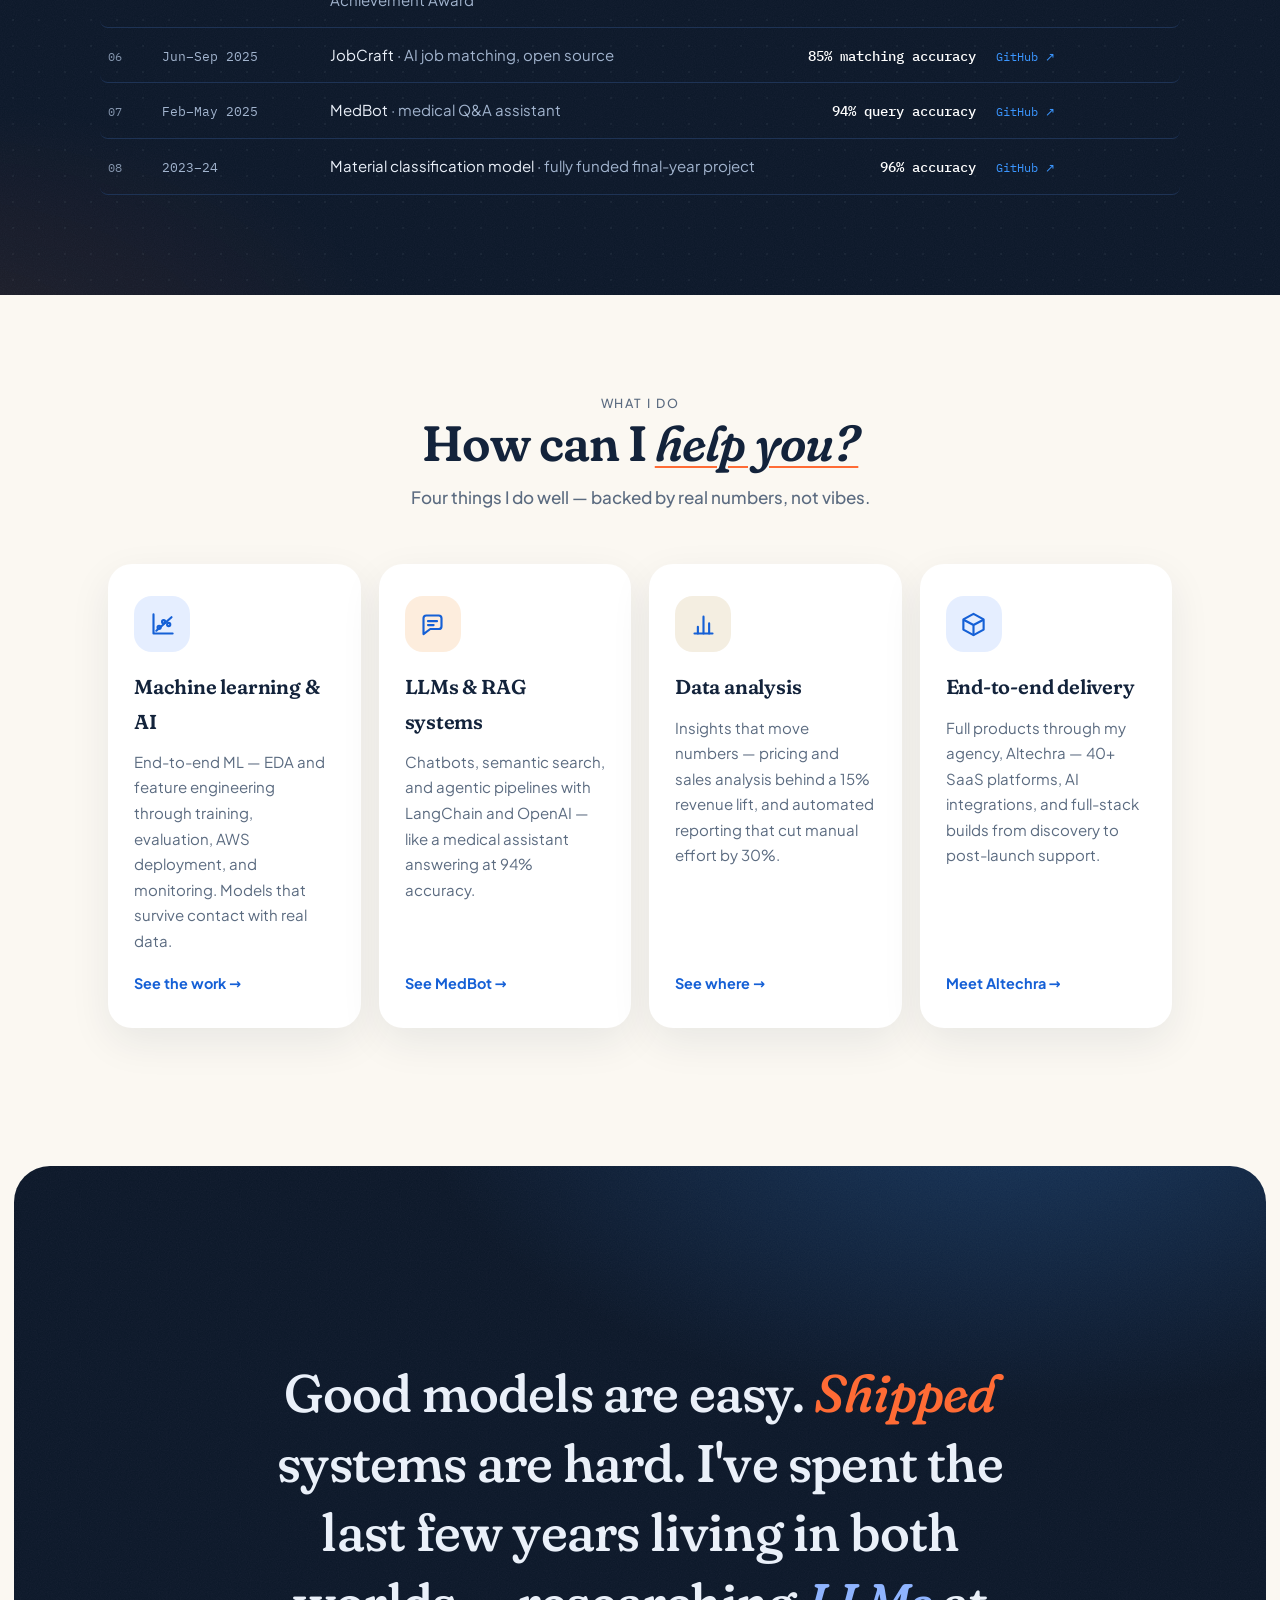
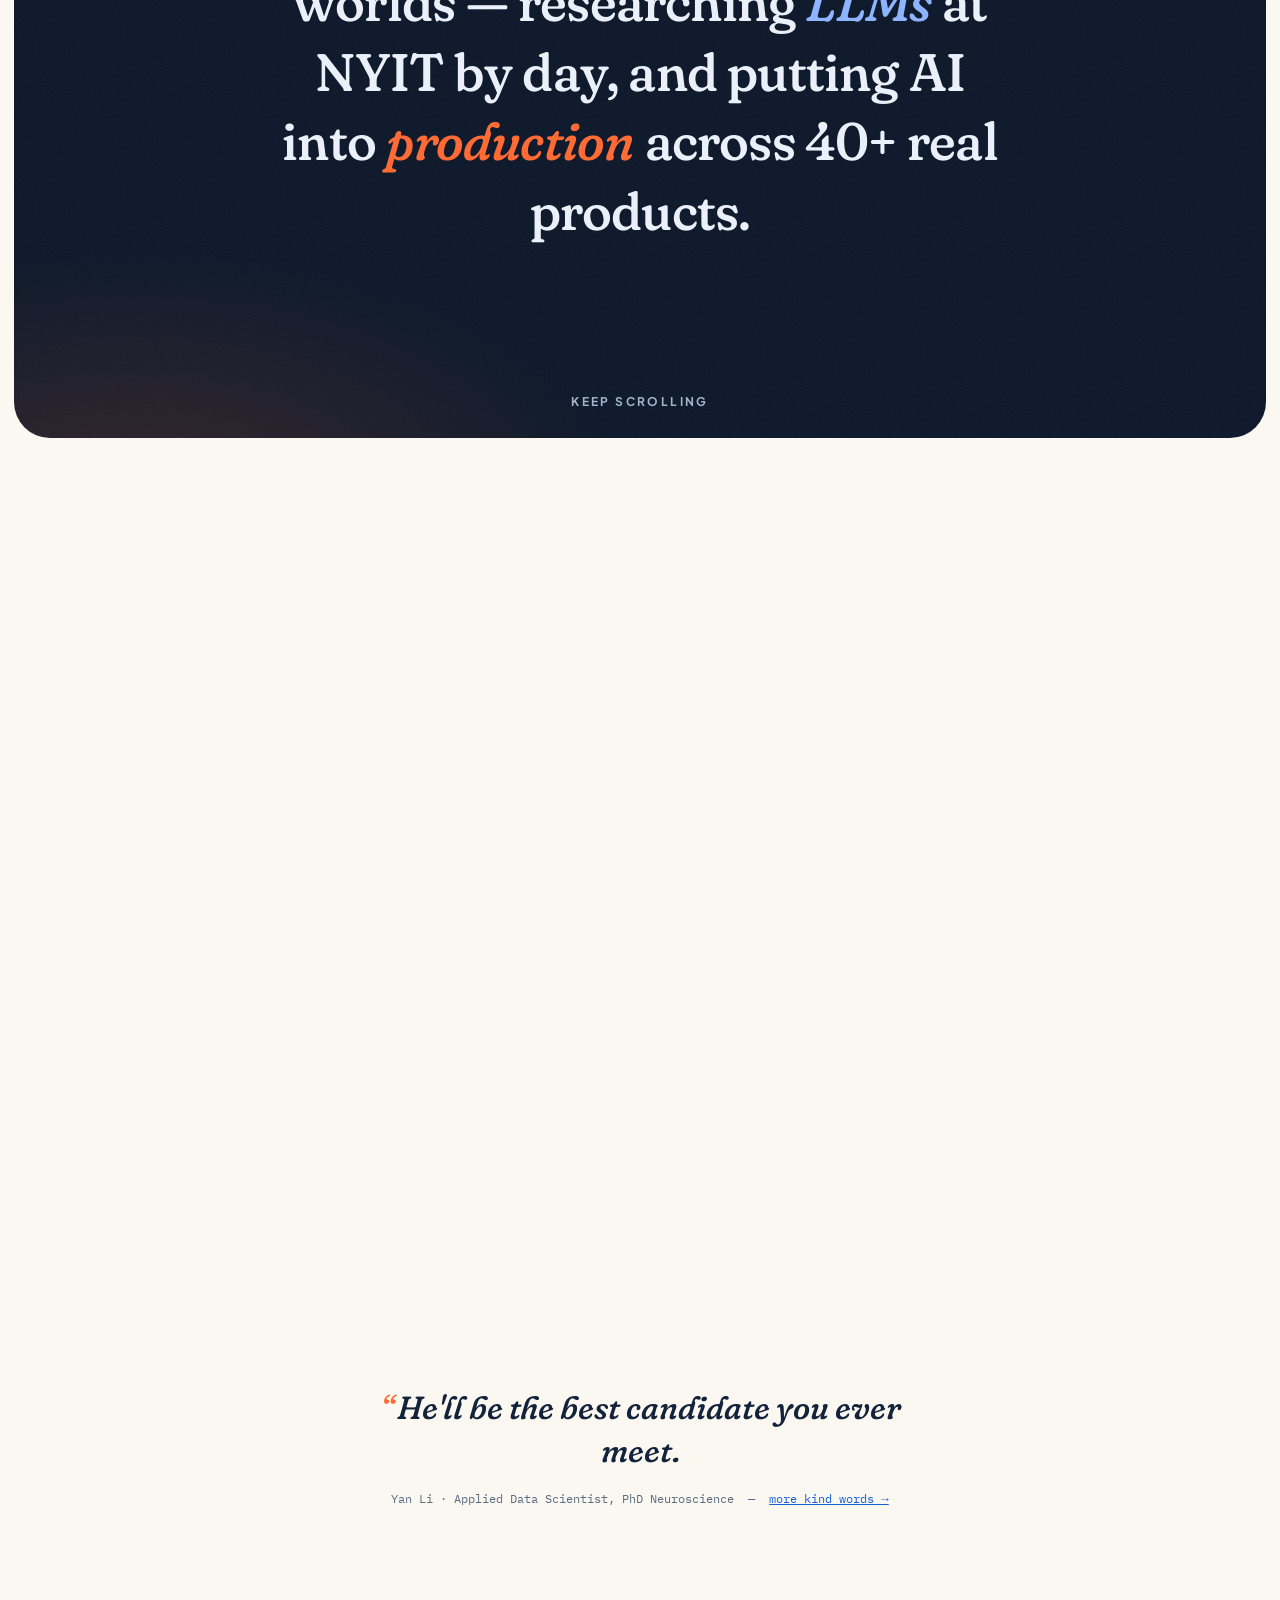
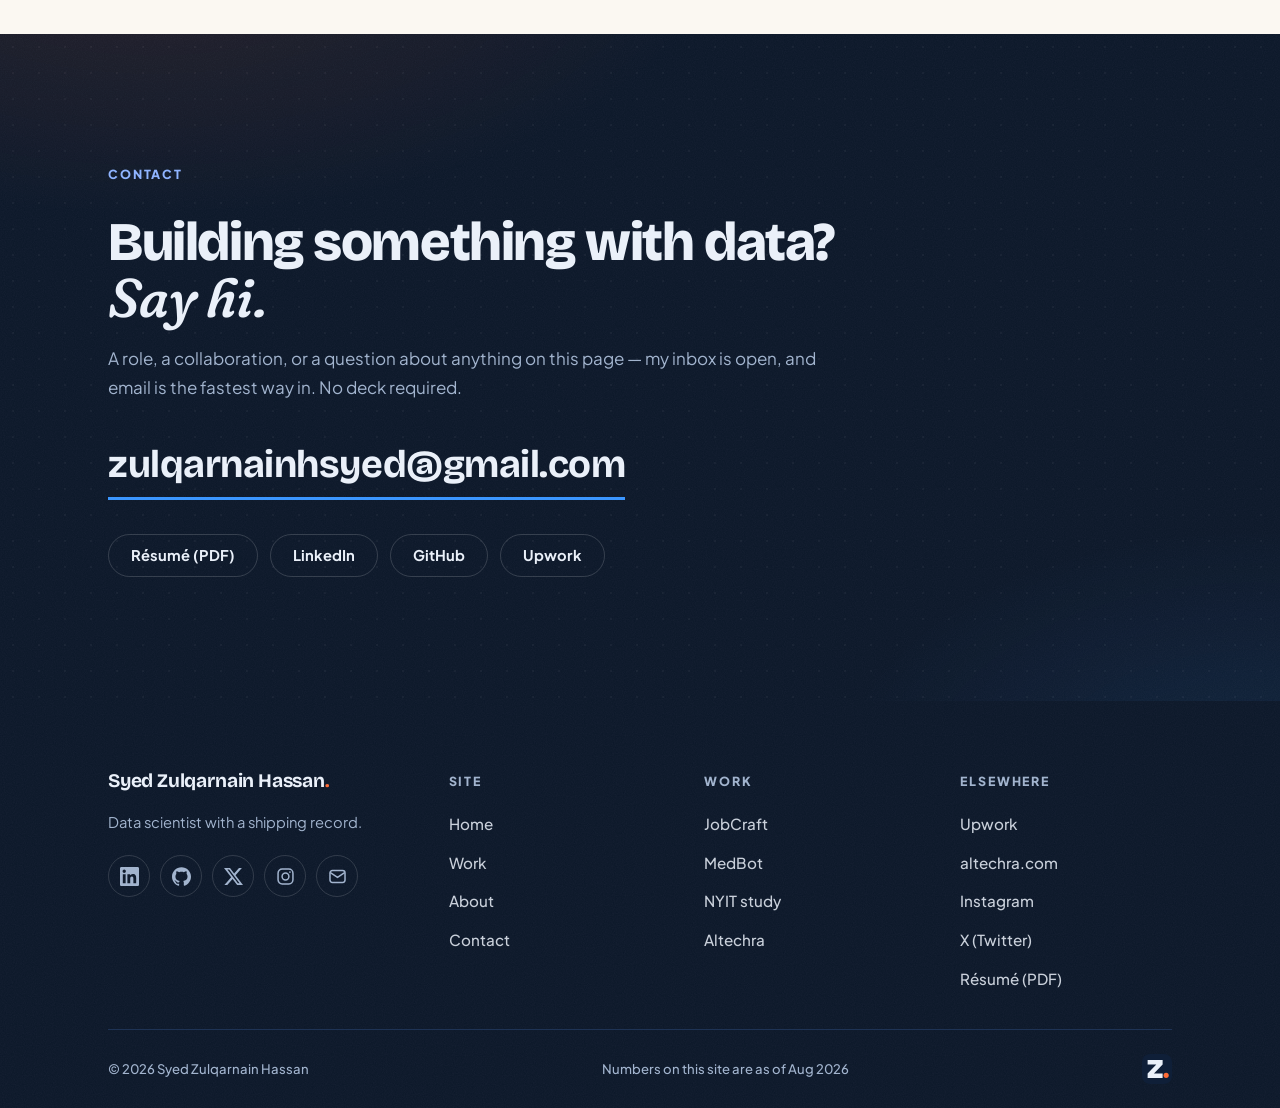
==== commit 12d8e932: "Pinned orange glass nav, Harvard item removed" ====
--- a/index.html
+++ b/index.html
@@ -96,7 +96,6 @@
             <span>Top Rated on Upwork</span><span class="sep" aria-hidden="true">✦</span>
             <span>40+ products shipped</span><span class="sep" aria-hidden="true">✦</span>
             <span>Research Assistant @ NYIT</span><span class="sep" aria-hidden="true">✦</span>
-            <span>Pakistan Conference @ Harvard</span><span class="sep" aria-hidden="true">✦</span>
             <span>Featured alumni story, FAST-NUCES</span><span class="sep" aria-hidden="true">✦</span>
             <span>3,000+ GitHub contributions in a year</span><span class="sep" aria-hidden="true">✦</span>
             <span>Databricks Lakehouse Workshop</span><span class="sep" aria-hidden="true">✦</span>
@@ -109,7 +108,6 @@
             <span>Top Rated on Upwork</span><span class="sep" aria-hidden="true">✦</span>
             <span>40+ products shipped</span><span class="sep" aria-hidden="true">✦</span>
             <span>Research Assistant @ NYIT</span><span class="sep" aria-hidden="true">✦</span>
-            <span>Pakistan Conference @ Harvard</span><span class="sep" aria-hidden="true">✦</span>
             <span>Featured alumni story, FAST-NUCES</span><span class="sep" aria-hidden="true">✦</span>
             <span>3,000+ GitHub contributions in a year</span><span class="sep" aria-hidden="true">✦</span>
             <span>Databricks Lakehouse Workshop</span><span class="sep" aria-hidden="true">✦</span>
--- a/styles.css
+++ b/styles.css
@@ -72,9 +72,9 @@
 .js .fx.in{opacity:1;transform:none;filter:none}
 @media (prefers-reduced-motion:reduce){.js .fx{opacity:1;transform:none;filter:none;transition:none}}
 
-/* nav — coral liquid glass */
-.sitenav{position:sticky;top:0;z-index:50;background:linear-gradient(180deg,rgba(255,119,63,.82),rgba(255,104,50,.72));-webkit-backdrop-filter:blur(20px) saturate(1.7);backdrop-filter:blur(20px) saturate(1.7);border-bottom:1px solid rgba(255,255,255,.28);box-shadow:inset 0 1px 0 rgba(255,255,255,.34);transition:background .3s ease,box-shadow .3s ease}
-.sitenav.scrolled{background:linear-gradient(180deg,rgba(255,112,56,.92),rgba(251,100,47,.86));box-shadow:inset 0 1px 0 rgba(255,255,255,.3),0 10px 30px rgba(179,62,11,.3)}
+/* nav — coral liquid glass, hue pinned so it never shifts with the backdrop */
+.sitenav{position:sticky;top:0;z-index:50;background:linear-gradient(180deg,rgba(255,115,60,.95),rgba(255,105,51,.92));-webkit-backdrop-filter:blur(20px) saturate(1.7);backdrop-filter:blur(20px) saturate(1.7);border-bottom:1px solid rgba(255,255,255,.28);box-shadow:inset 0 1px 0 rgba(255,255,255,.34);transition:box-shadow .3s ease}
+.sitenav.scrolled{box-shadow:inset 0 1px 0 rgba(255,255,255,.3),0 10px 30px rgba(179,62,11,.3)}
 @supports not (backdrop-filter:blur(1px)){.sitenav{background:var(--coral)}}
 .sitenav .brand,.sitenav .nav-links a{color:var(--ink)}
 .sitenav .brand .bdot{color:#fff}
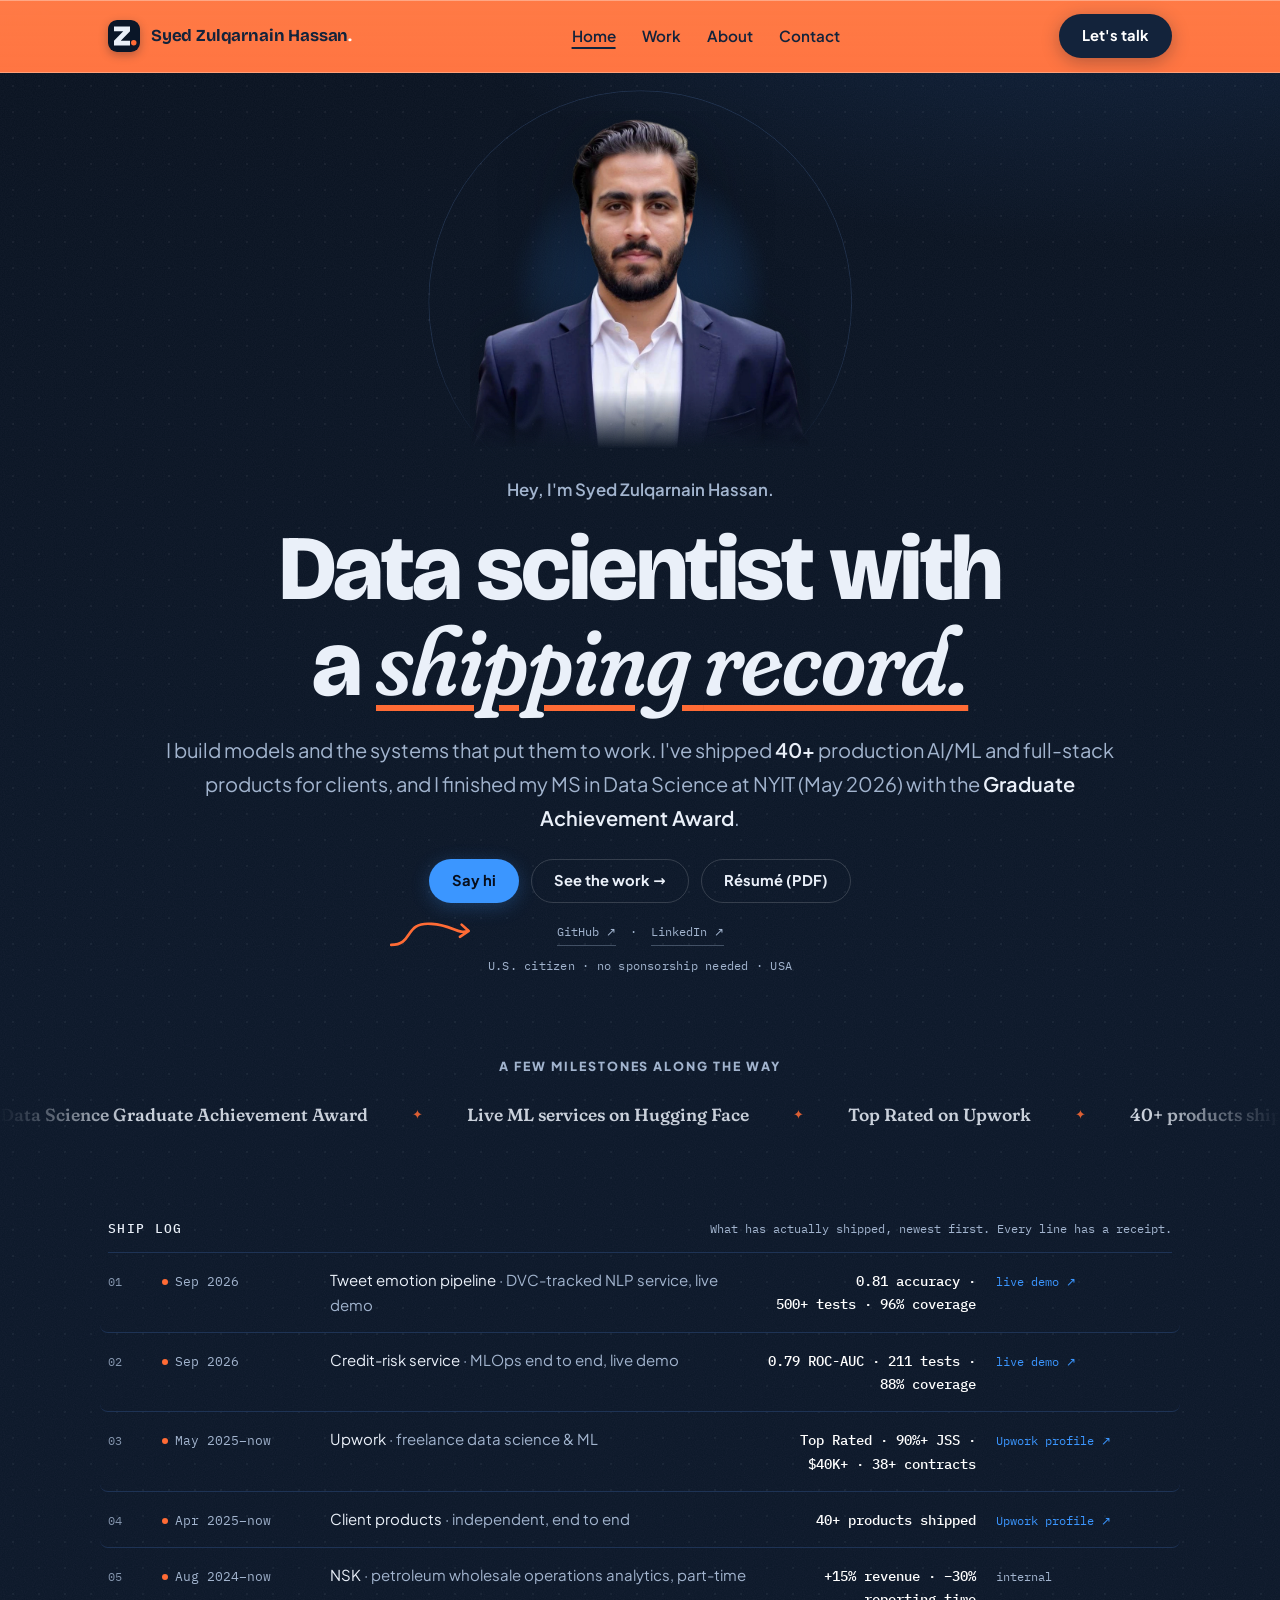
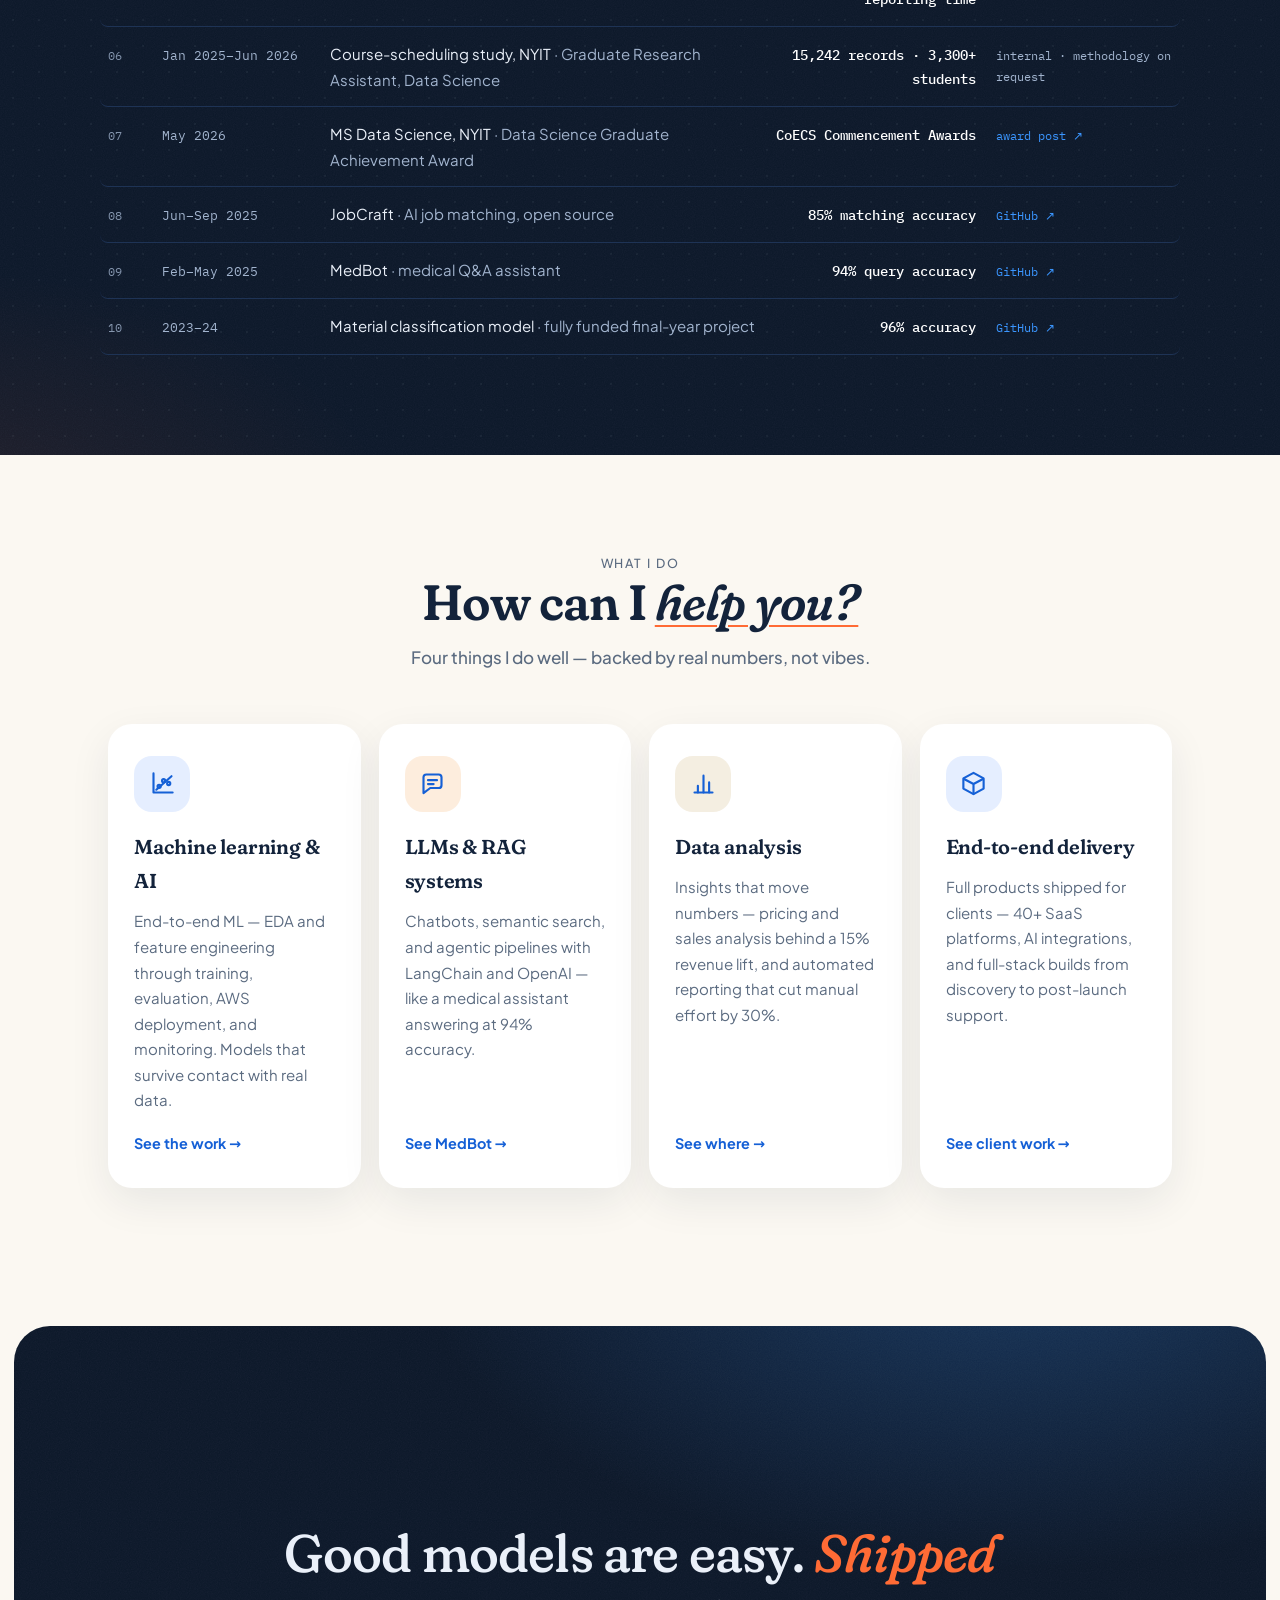
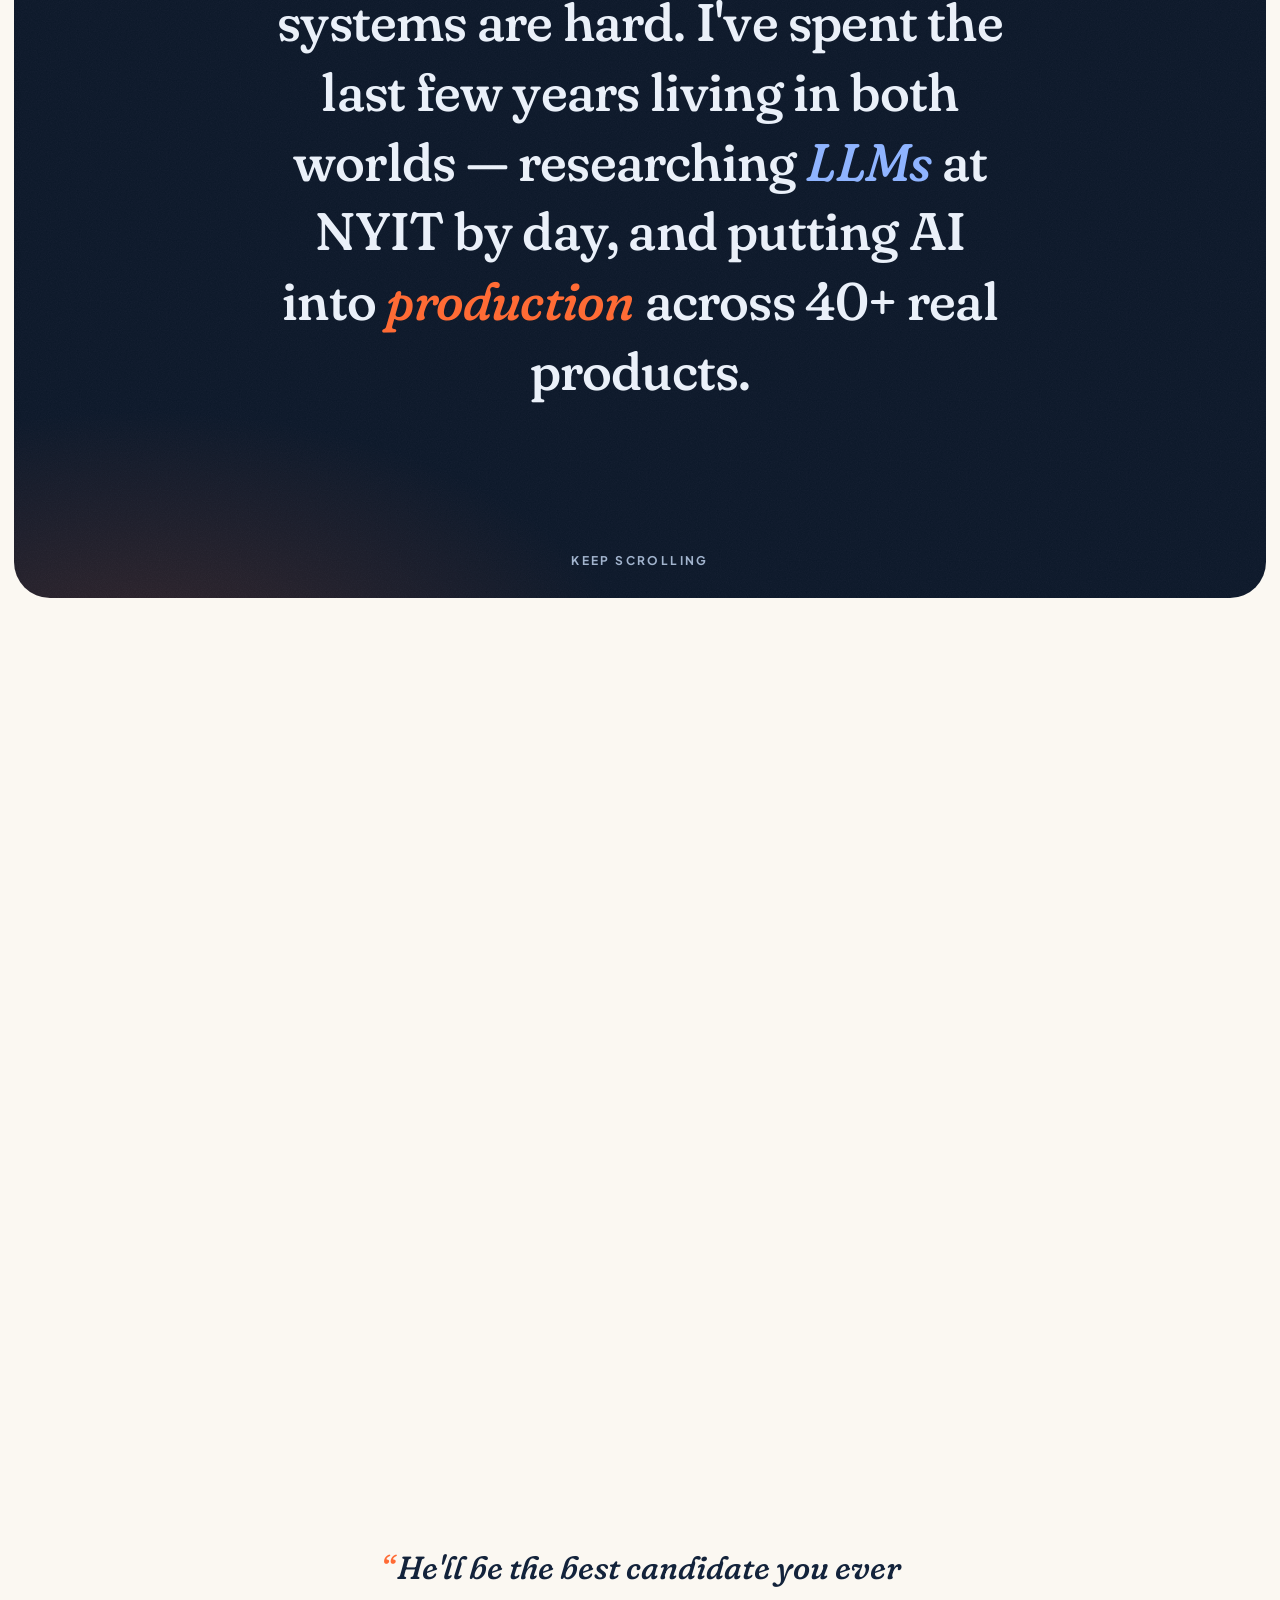
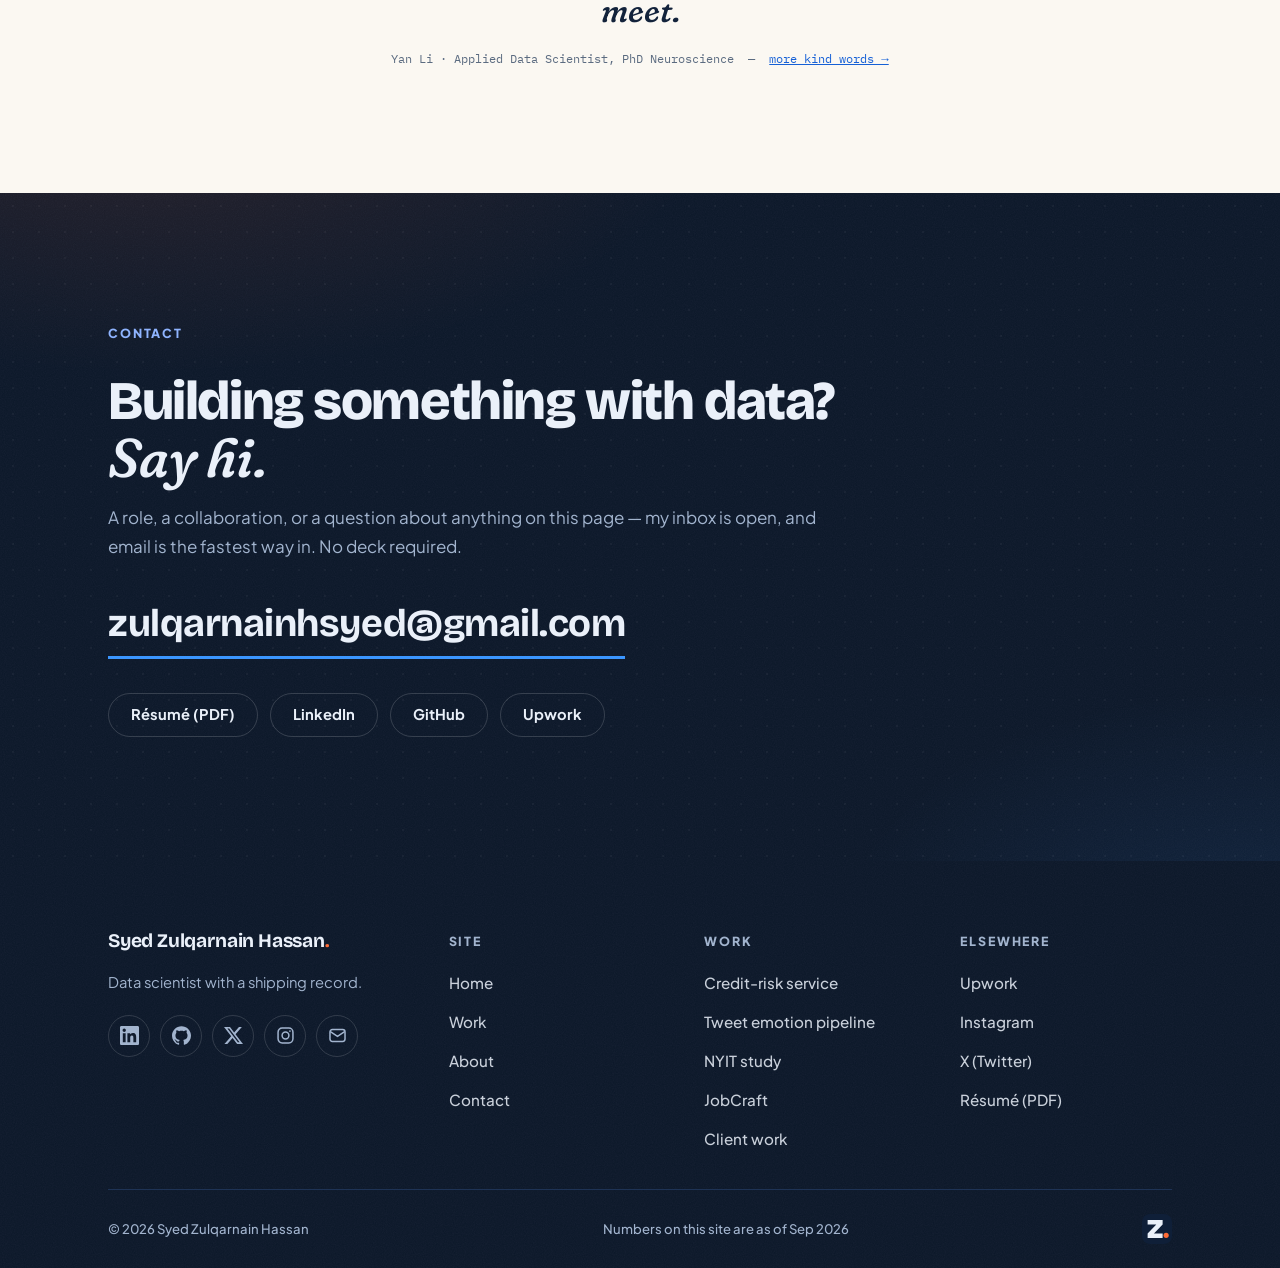
==== commit 050f7e59: "Home: live project rows, client-work reframe, no agency mentions" ====
--- a/index.html
+++ b/index.html
@@ -34,7 +34,6 @@
   "address": {"@type": "PostalAddress", "addressCountry": "US"},
   "email": "mailto:zulqarnainhsyed@gmail.com",
   "alumniOf": {"@type": "CollegeOrUniversity", "name": "New York Institute of Technology"},
-  "worksFor": {"@type": "Organization", "name": "Altechra", "url": "https://altechra.com"},
   "sameAs": ["https://www.linkedin.com/in/syedzulqarnainh", "https://github.com/Zulqarnain-10", "https://www.upwork.com/freelancers/~01bd0c312572d26561", "https://www.instagram.com/szulqarnain22", "https://x.com/szulqarnain22"],
   "url": "https://zulqarnainhassan.com"
 }
@@ -72,7 +71,7 @@
       </div>
       <p class="eyebrow" data-up style="--d:.1s">Hey, I'm Syed Zulqarnain Hassan.</p>
       <h1><span class="hw" style="--wd:.15s">Data</span> <span class="hw" style="--wd:.23s">scientist</span> <span class="hw" style="--wd:.31s">with</span> <span class="hw" style="--wd:.39s">a</span> <em><span class="hw" style="--wd:.48s">shipping</span> <span class="hw" style="--wd:.57s">record.</span></em></h1>
-      <p class="lede" data-up style="--d:.26s">I build models and the systems that put them to work. I run <strong>Altechra</strong>, where <strong>40+</strong> production AI/ML and full-stack products have gone out the door, and I finished my MS in Data Science at NYIT (May 2026) with the <strong>Graduate Achievement Award</strong>.</p>
+      <p class="lede" data-up style="--d:.26s">I build models and the systems that put them to work. I've shipped <strong>40+</strong> production AI/ML and full-stack products for clients, and I finished my MS in Data Science at NYIT (May 2026) with the <strong>Graduate Achievement Award</strong>.</p>
       <div class="ctas" data-up style="--d:.42s">
         <a class="btn btn-primary" href="mailto:zulqarnainhsyed@gmail.com?subject=Hello%20Zulqarnain">Say hi</a>
         <a class="btn btn-ghost" href="/work/">See the work →</a>
@@ -92,7 +91,7 @@
         <div class="marquee-track">
           <div class="mq-item">
             <span>Data Science Graduate Achievement Award</span><span class="sep" aria-hidden="true">✦</span>
-            <span>Founder @ Altechra</span><span class="sep" aria-hidden="true">✦</span>
+            <span>Live ML services on Hugging Face</span><span class="sep" aria-hidden="true">✦</span>
             <span>Top Rated on Upwork</span><span class="sep" aria-hidden="true">✦</span>
             <span>40+ products shipped</span><span class="sep" aria-hidden="true">✦</span>
             <span>Research Assistant @ NYIT</span><span class="sep" aria-hidden="true">✦</span>
@@ -104,7 +103,7 @@
           </div>
           <div class="mq-item mq-b" aria-hidden="true">
             <span>Data Science Graduate Achievement Award</span><span class="sep" aria-hidden="true">✦</span>
-            <span>Founder @ Altechra</span><span class="sep" aria-hidden="true">✦</span>
+            <span>Live ML services on Hugging Face</span><span class="sep" aria-hidden="true">✦</span>
             <span>Top Rated on Upwork</span><span class="sep" aria-hidden="true">✦</span>
             <span>40+ products shipped</span><span class="sep" aria-hidden="true">✦</span>
             <span>Research Assistant @ NYIT</span><span class="sep" aria-hidden="true">✦</span>
@@ -126,55 +125,69 @@
       <ol role="list">
         <li style="--i:0">
           <span class="idx" aria-hidden="true">01</span>
+          <span class="time"><span class="livedot" aria-hidden="true"></span>Sep 2026</span>
+          <span class="what"><a href="/work/#tweet-emotion">Tweet emotion pipeline</a> <span class="role">· DVC-tracked NLP service, live demo</span></span>
+          <span class="measure"><span style="white-space:nowrap">0.81 accuracy ·</span> <span style="white-space:nowrap">500+ tests ·</span> <span style="white-space:nowrap">96% coverage</span></span>
+          <a class="receipt" href="https://syedzulqarnainh-tweet-emotion-pipeline.hf.space" aria-label="Tweet emotion pipeline live demo">live demo ↗</a>
+        </li>
+        <li style="--i:1">
+          <span class="idx" aria-hidden="true">02</span>
+          <span class="time"><span class="livedot" aria-hidden="true"></span>Sep 2026</span>
+          <span class="what"><a href="/work/#credit-risk">Credit-risk service</a> <span class="role">· MLOps end to end, live demo</span></span>
+          <span class="measure"><span style="white-space:nowrap">0.79 ROC-AUC ·</span> <span style="white-space:nowrap">211 tests ·</span> <span style="white-space:nowrap">88% coverage</span></span>
+          <a class="receipt" href="https://syedzulqarnainh-credit-risk-service.hf.space" aria-label="Credit-risk service live demo">live demo ↗</a>
+        </li>
+        <li style="--i:2">
+          <span class="idx" aria-hidden="true">03</span>
           <span class="time"><span class="livedot" aria-hidden="true"></span>May 2025–now</span>
           <span class="what">Upwork <span class="role">· freelance data science &amp; ML</span></span>
           <span class="measure">Top Rated · 90%+ JSS · $40K+ · 38+ contracts</span>
           <a class="receipt" href="https://www.upwork.com/freelancers/~01bd0c312572d26561">Upwork profile ↗</a>
         </li>
-        <li style="--i:1">
-          <span class="idx" aria-hidden="true">02</span>
+        <li style="--i:3">
+          <span class="idx" aria-hidden="true">04</span>
           <span class="time"><span class="livedot" aria-hidden="true"></span>Apr 2025–now</span>
-          <span class="what"><a href="/work/#altechra-case">Altechra</a> <span class="role">· founder</span></span>
+          <span class="what"><a href="/work/#client-work">Client products</a> <span class="role">· independent, end to end</span></span>
           <span class="measure">40+ products shipped</span>
-          <a class="receipt" href="https://altechra.com">altechra.com ↗</a>
-        </li>
-        <li style="--i:2">
-          <span class="idx" aria-hidden="true">03</span>
+          <a class="receipt" href="https://www.upwork.com/freelancers/~01bd0c312572d26561">Upwork profile ↗</a>
+        </li>
+        <li style="--i:4">
+          <span class="idx" aria-hidden="true">05</span>
           <span class="time"><span class="livedot" aria-hidden="true"></span>Aug 2024–now</span>
           <span class="what"><a href="/work/#nsk">NSK</a> <span class="role">· petroleum wholesale operations analytics, part-time</span></span>
           <span class="measure">+15% revenue · −30% reporting time</span>
           <span class="receipt internal">internal</span>
         </li>
-        <li style="--i:3">
-          <span class="idx" aria-hidden="true">04</span>
+        <li style="--i:5">
+          <span class="idx" aria-hidden="true">06</span>
           <span class="time">Jan 2025–Jun 2026</span>
           <span class="what"><a href="/work/#nyit">Course-scheduling study, NYIT</a> <span class="role">· Graduate Research Assistant, Data Science</span></span>
           <span class="measure">15,242 records · 3,300+ students</span>
           <span class="receipt internal">internal · methodology on request</span>
         </li>
-        <li style="--i:4">
-          <span class="idx" aria-hidden="true">05</span>
+        <li style="--i:6">
+          <span class="idx" aria-hidden="true">07</span>
           <span class="time">May 2026</span>
           <span class="what">MS Data Science, NYIT <span class="role">· Data Science Graduate Achievement Award</span></span>
           <span class="measure">CoECS Commencement Awards</span>
           <a class="receipt" href="https://www.linkedin.com/posts/syedzulqarnainh_datascience-ai-nyit-ugcPost-7458711912994844672-Ua_i">award post ↗</a>
         </li>
-        <li style="--i:5">
-          <span class="idx" aria-hidden="true">06</span>
+        <li style="--i:7">
+          <span class="idx" aria-hidden="true">08</span>
           <span class="time">Jun–Sep 2025</span>
           <span class="what"><a href="/work/#jobcraft">JobCraft</a> <span class="role">· AI job matching, open source</span></span>
           <span class="measure">85% matching accuracy</span>
           <a class="receipt" href="https://github.com/Zulqarnain-10/JobCraft" aria-label="JobCraft repository on GitHub">GitHub ↗</a>
         </li>
-        <li style="--i:6">
-          <span class="idx" aria-hidden="true">07</span>
+        <li style="--i:8">
+          <span class="idx" aria-hidden="true">09</span>
           <span class="time">Feb–May 2025</span>
           <span class="what"><a href="/work/#medbot">MedBot</a> <span class="role">· medical Q&amp;A assistant</span></span>
           <span class="measure">94% query accuracy</span>
           <a class="receipt" href="https://github.com/Zulqarnain-10/AI-Powered-Medical-Chatbot-Using-LLM-s-for-Smart-Healthcare-Assistance" aria-label="MedBot repository on GitHub">GitHub ↗</a>
         </li>
-        <li style="--i:7">
-          <span class="idx" aria-hidden="true">08</span>
+        <li style="--i:9">
+          <span class="idx" aria-hidden="true">10</span>
           <span class="time">2023–24</span>
           <span class="what">Material classification model <span class="role">· fully funded final-year project</span></span>
           <span class="measure">96% accuracy</span>
@@ -213,8 +226,8 @@
         <article class="help fx" style="--d:.24s">
           <span class="help-icon" aria-hidden="true"><svg viewBox="0 0 24 24"><path d="M12 2.5 21 7.5v9l-9 5-9-5v-9z"/><path d="M3.6 8 12 12.5 20.4 8M12 12.5V21"/></svg></span>
           <h3>End-to-end delivery</h3>
-          <p>Full products through my agency, Altechra — 40+ SaaS platforms, AI integrations, and full-stack builds from discovery to post-launch support.</p>
-          <a href="/work/#altechra">Meet Altechra →</a>
+          <p>Full products shipped for clients — 40+ SaaS platforms, AI integrations, and full-stack builds from discovery to post-launch support.</p>
+          <a href="/work/#client-work">See client work →</a>
         </article>
       </div>
     </div>
@@ -280,17 +293,17 @@
       <nav class="foot-col" aria-label="Work">
         <h3>Work</h3>
         <ul>
+          <li><a href="/work/#credit-risk">Credit-risk service</a></li>
+          <li><a href="/work/#tweet-emotion">Tweet emotion pipeline</a></li>
+          <li><a href="/work/#nyit">NYIT study</a></li>
           <li><a href="/work/#jobcraft">JobCraft</a></li>
-          <li><a href="/work/#medbot">MedBot</a></li>
-          <li><a href="/work/#nyit">NYIT study</a></li>
-          <li><a href="/work/#altechra-case">Altechra</a></li>
+          <li><a href="/work/#client-work">Client work</a></li>
         </ul>
       </nav>
       <nav class="foot-col" aria-label="Elsewhere">
         <h3>Elsewhere</h3>
         <ul>
           <li><a href="https://www.upwork.com/freelancers/~01bd0c312572d26561">Upwork</a></li>
-          <li><a href="https://altechra.com">altechra.com</a></li>
           <li><a href="https://www.instagram.com/szulqarnain22">Instagram</a></li>
           <li><a href="https://x.com/szulqarnain22">X (Twitter)</a></li>
           <li><a href="/resume.pdf">Résumé (PDF)</a></li>
@@ -299,7 +312,7 @@
     </div>
     <div class="footer-row">
       <span>© 2026 Syed Zulqarnain Hassan</span>
-      <span>Numbers on this site are as of Aug 2026</span>
+      <span>Numbers on this site are as of Sep 2026</span>
       <span class="foot-mark" aria-hidden="true"><svg viewBox="0 0 64 64"><rect width="64" height="64" rx="14" fill="#0F1F38"/><path d="M12 13 H44 V22.5 L25.5 41.5 H44 V51 H12 V41.5 L30.5 22.5 H12 Z" fill="#EAF0F9"/><circle cx="51.5" cy="45.5" r="5.5" fill="#FF6B35"/></svg></span>
     </div>
   </div>
--- a/styles.css
+++ b/styles.css
@@ -259,7 +259,7 @@
 .metric .n{display:block;font-family:var(--display);font-weight:800;font-size:clamp(2.4rem,4.5vw,3.6rem);letter-spacing:-.03em;line-height:1;background:linear-gradient(125deg,var(--coral-ink),var(--coral-deep));-webkit-background-clip:text;background-clip:text;color:transparent}
 @supports not (background-clip:text){.metric .n{color:var(--coral-ink);background:none}}
 .metric .l{display:block;font-size:.9rem;font-weight:500;color:var(--muted);margin-top:10px;max-width:26ch;line-height:1.5}
-.metric .receipt{display:inline-block;margin-top:14px;color:var(--blue-ink);border-bottom:1px solid currentColor;white-space:normal;transition:color .2s ease}
+.metric .receipt{display:inline-block;margin-top:14px;margin-right:14px;color:var(--blue-ink);border-bottom:1px solid currentColor;white-space:normal;transition:color .2s ease}
 .metric .receipt:hover{text-decoration:none;color:var(--coral-ink)}
 .metric .receipt.internal{color:var(--muted);border-bottom:none}
 .case .case-t{font-family:var(--serif);font-weight:600;font-size:1.5rem;letter-spacing:-.012em;margin:0 0 4px}
@@ -309,37 +309,8 @@
 .stack-panel .note{grid-column:1/-1;font-size:.82rem;font-weight:500;color:var(--muted);margin:0;padding-top:16px;border-top:1px solid var(--line)}
 @media (max-width:760px){.stack-panel{grid-template-columns:1fr;gap:24px}}
 
-/* altechra tile — navy with Altechra's violet brand */
-.alt-panel{border-radius:36px;overflow:hidden;position:relative;color:var(--fog);background:
-  var(--grain),
-  radial-gradient(940px 500px at 86% -18%, rgba(139,92,246,.26), transparent 60%),
-  radial-gradient(820px 500px at 4% 122%, rgba(79,70,229,.24), transparent 58%),
-  radial-gradient(rgba(234,240,249,.045) 1px, transparent 1.5px),
-  var(--band);
-  background-size:160px 160px,auto,auto,26px 26px,auto;
-  box-shadow:var(--shadow-lg);padding:clamp(40px,6vw,76px)}
-.alt-panel .watermark{position:absolute;right:-1%;bottom:-9%;z-index:0;font-family:var(--display);font-weight:800;font-size:clamp(5rem,15vw,12rem);letter-spacing:-.03em;color:rgba(139,92,246,.1);user-select:none;pointer-events:none;line-height:1}
-.alt-grid{position:relative;z-index:1;display:grid;grid-template-columns:1.35fr 1fr;gap:52px;align-items:center}
-.alt-logo{width:74px;height:74px;background:#fff;border:1px solid rgba(255,255,255,.2);border-radius:19px;padding:6px;margin-bottom:20px;display:block;box-shadow:0 8px 24px rgba(3,8,18,.4);transition:transform .5s var(--ease)}
-.alt-panel:hover .alt-logo{transform:translateY(-3px) rotate(-3deg)}
-.alt-panel .kicker.warm{color:#A78BFA}
-.alt-copy h2{font-family:var(--serif);font-weight:600;font-size:clamp(1.9rem,3.8vw,2.8rem);letter-spacing:-.02em;line-height:1.14;margin:0}
-.alt-copy h2 .acc{text-decoration:underline;text-decoration-color:#8B5CF6;text-decoration-thickness:.05em;text-underline-offset:.1em}
-.alt-copy p{margin:18px 0 0;color:var(--mist);font-weight:500;max-width:54ch}
-.alt-cta{display:flex;flex-wrap:wrap;gap:14px;margin-top:30px}
 .btn-coral{background:var(--coral);color:var(--bg-d);box-shadow:0 10px 26px rgba(255,107,53,.3)}
 .btn-coral:hover{background:#FF8557;box-shadow:0 14px 34px rgba(255,107,53,.4)}
-.btn-violet{background:linear-gradient(120deg,#8B5CF6,#4F46E5);color:#fff;box-shadow:0 10px 26px rgba(99,82,246,.35)}
-.btn-violet:hover{background:linear-gradient(120deg,#9D71F9,#5B54F0);box-shadow:0 14px 34px rgba(99,82,246,.45)}
-.alt-panel .btn-ghost:hover{border-color:#A78BFA;color:#C4B5FD;background:rgba(139,92,246,.1)}
-.alt-facts{display:grid;gap:14px}
-.fact{background:rgba(255,255,255,.06);border:1px solid rgba(255,255,255,.09);border-radius:18px;padding:18px 22px;display:flex;align-items:center;gap:18px;transition:transform .4s var(--ease),border-color .3s ease}
-.fact:hover{transform:translateY(-3px);border-color:rgba(167,139,250,.4)}
-@media (prefers-reduced-motion:reduce){.fact:hover,.alt-panel:hover .alt-logo{transform:none}}
-.fact b{font-family:var(--display);font-weight:800;font-size:1.45rem;min-width:74px;letter-spacing:-.02em;background:linear-gradient(120deg,#A78BFA,#6366F1);-webkit-background-clip:text;background-clip:text;color:transparent}
-@supports not (background-clip:text){.fact b{color:#A78BFA;background:none}}
-.fact span{color:var(--mist);font-weight:600;font-size:.9rem}
-@media (max-width:980px){.alt-grid{grid-template-columns:1fr;gap:36px}}
 
 /* about */
 .about-grid{display:grid;grid-template-columns:1.35fr 1fr;gap:52px}
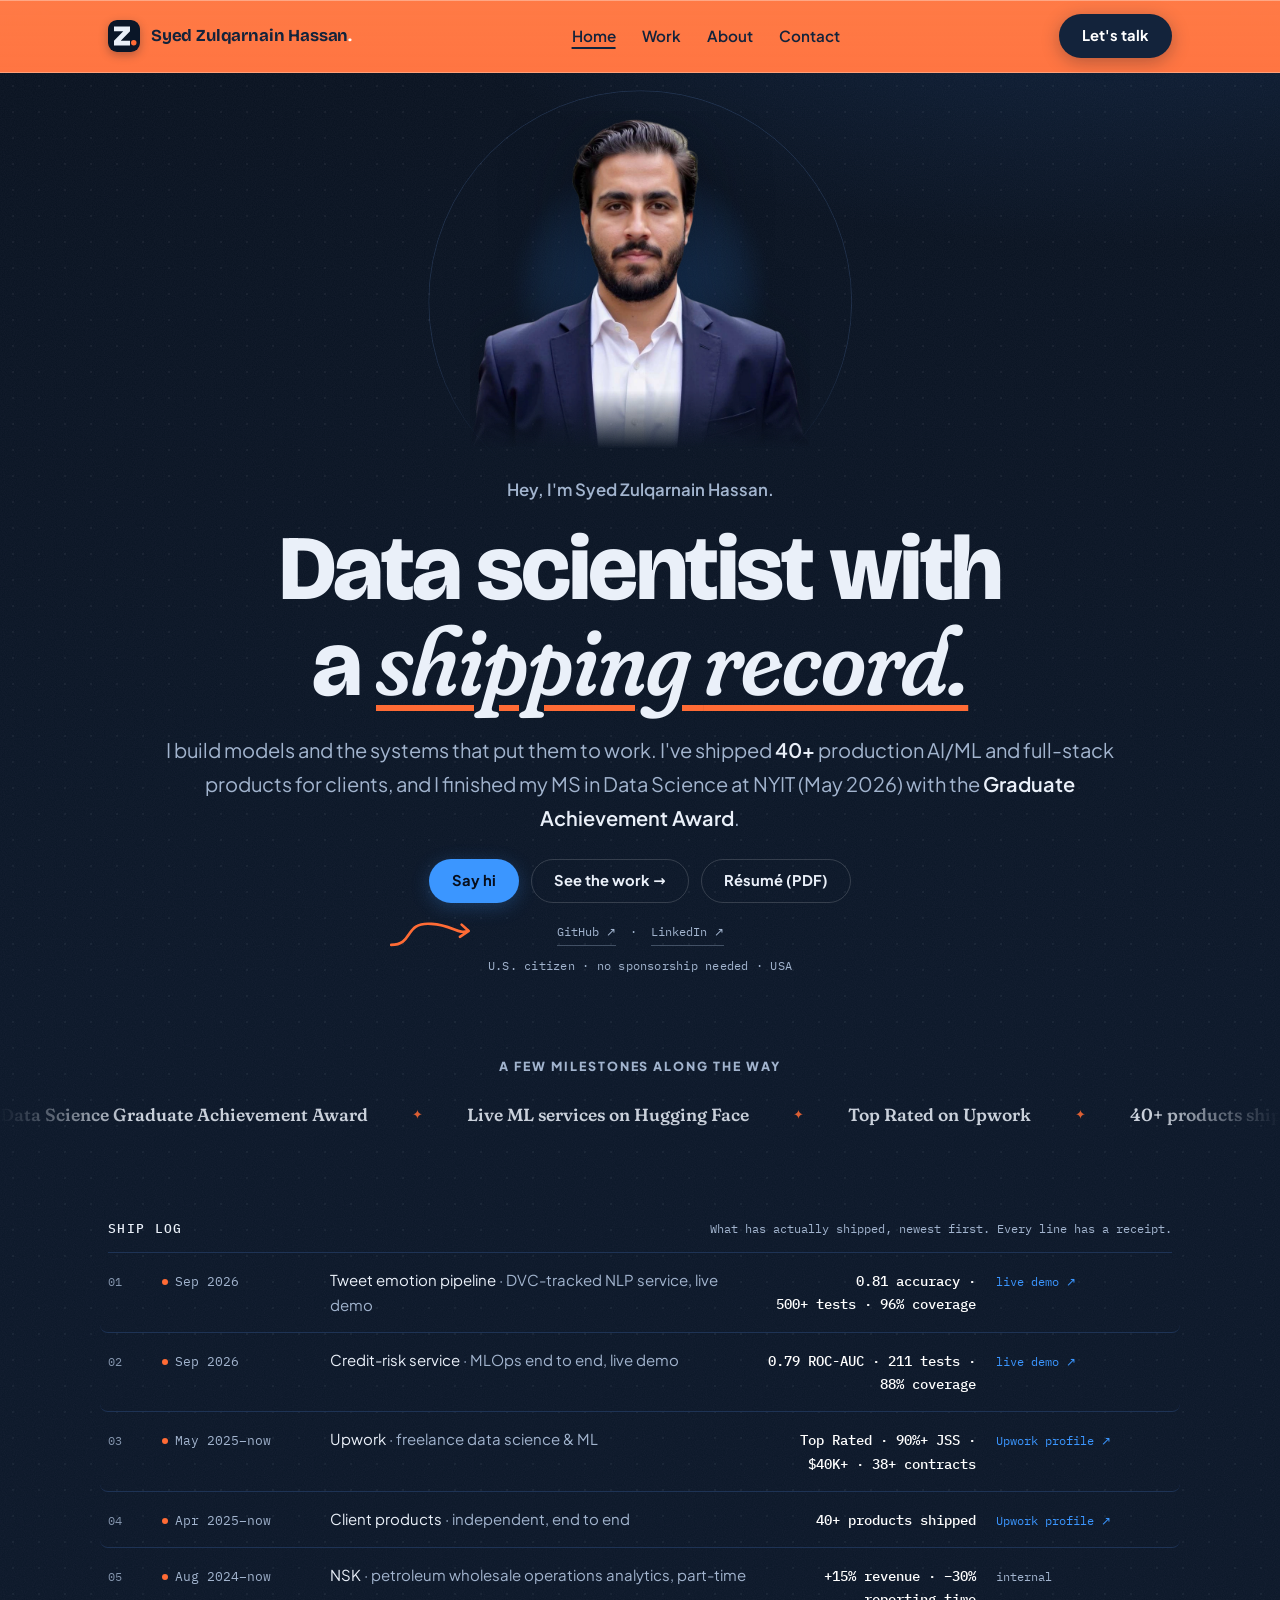
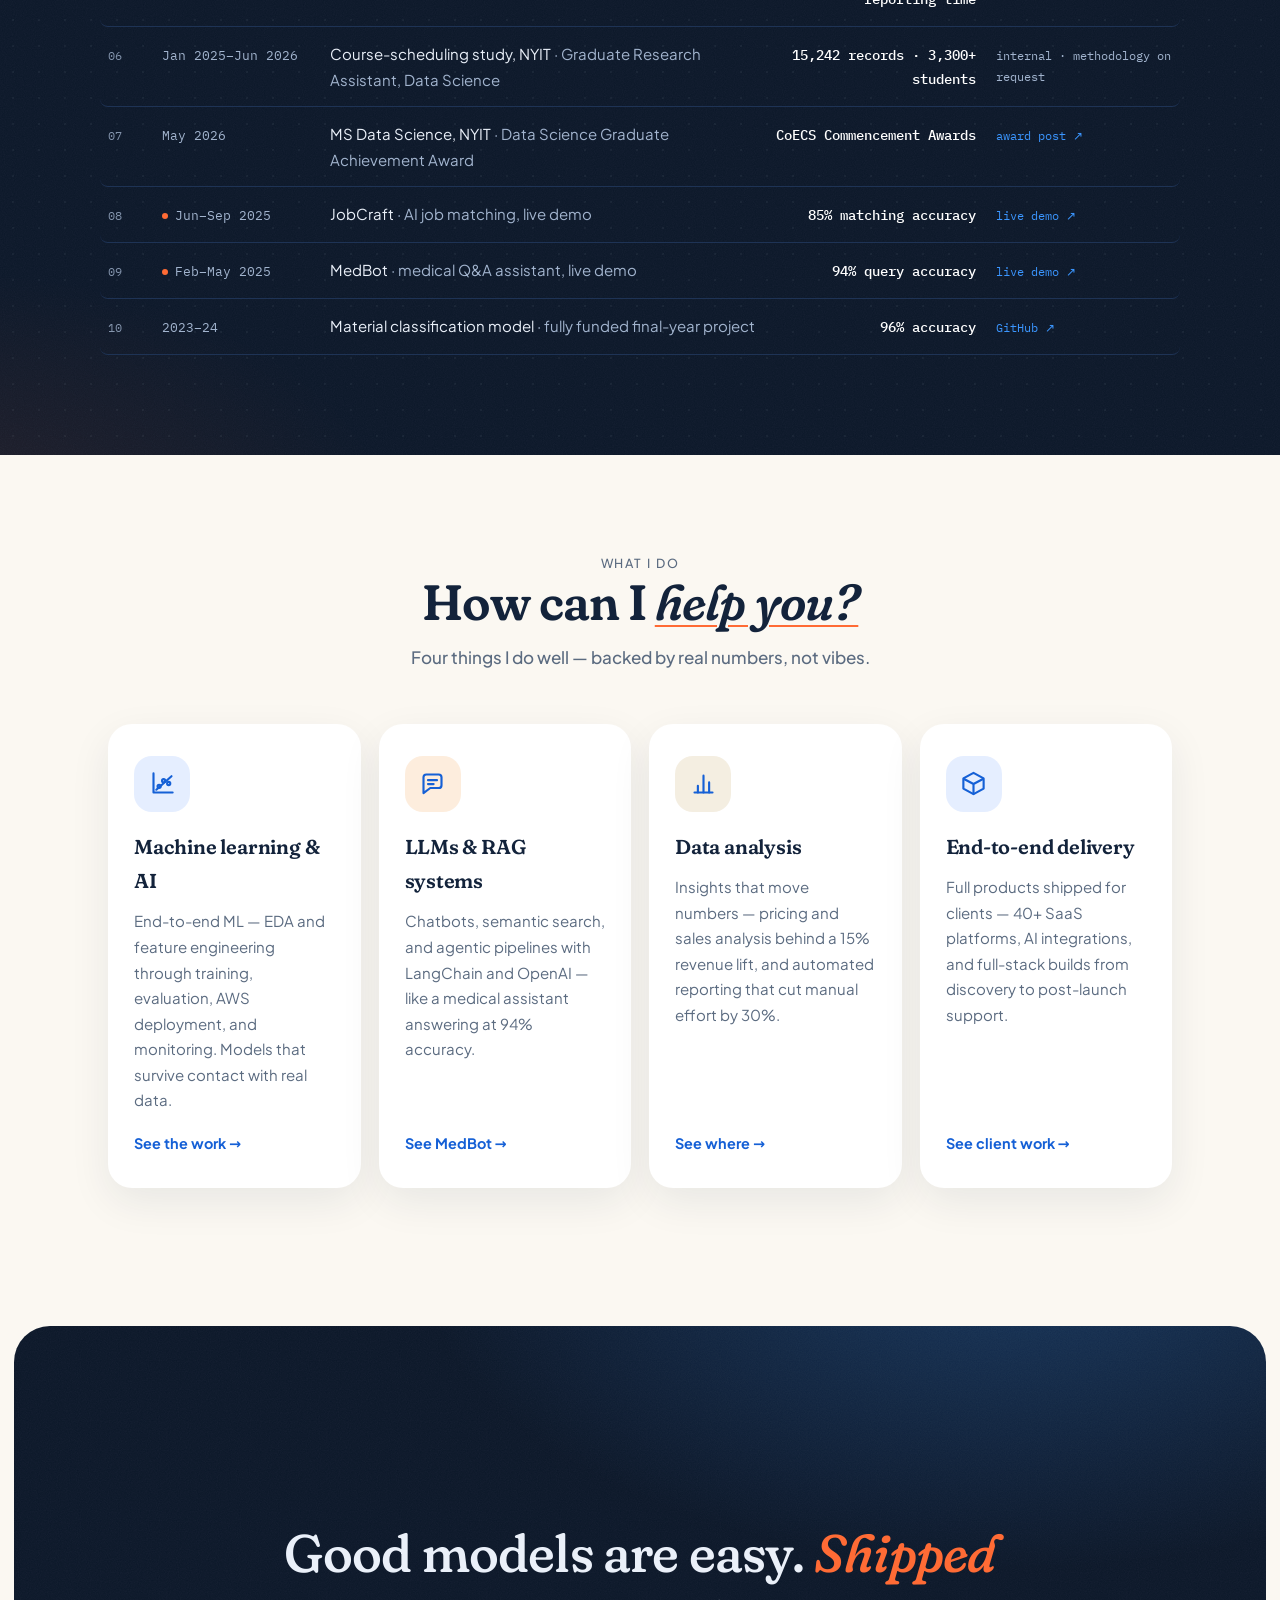
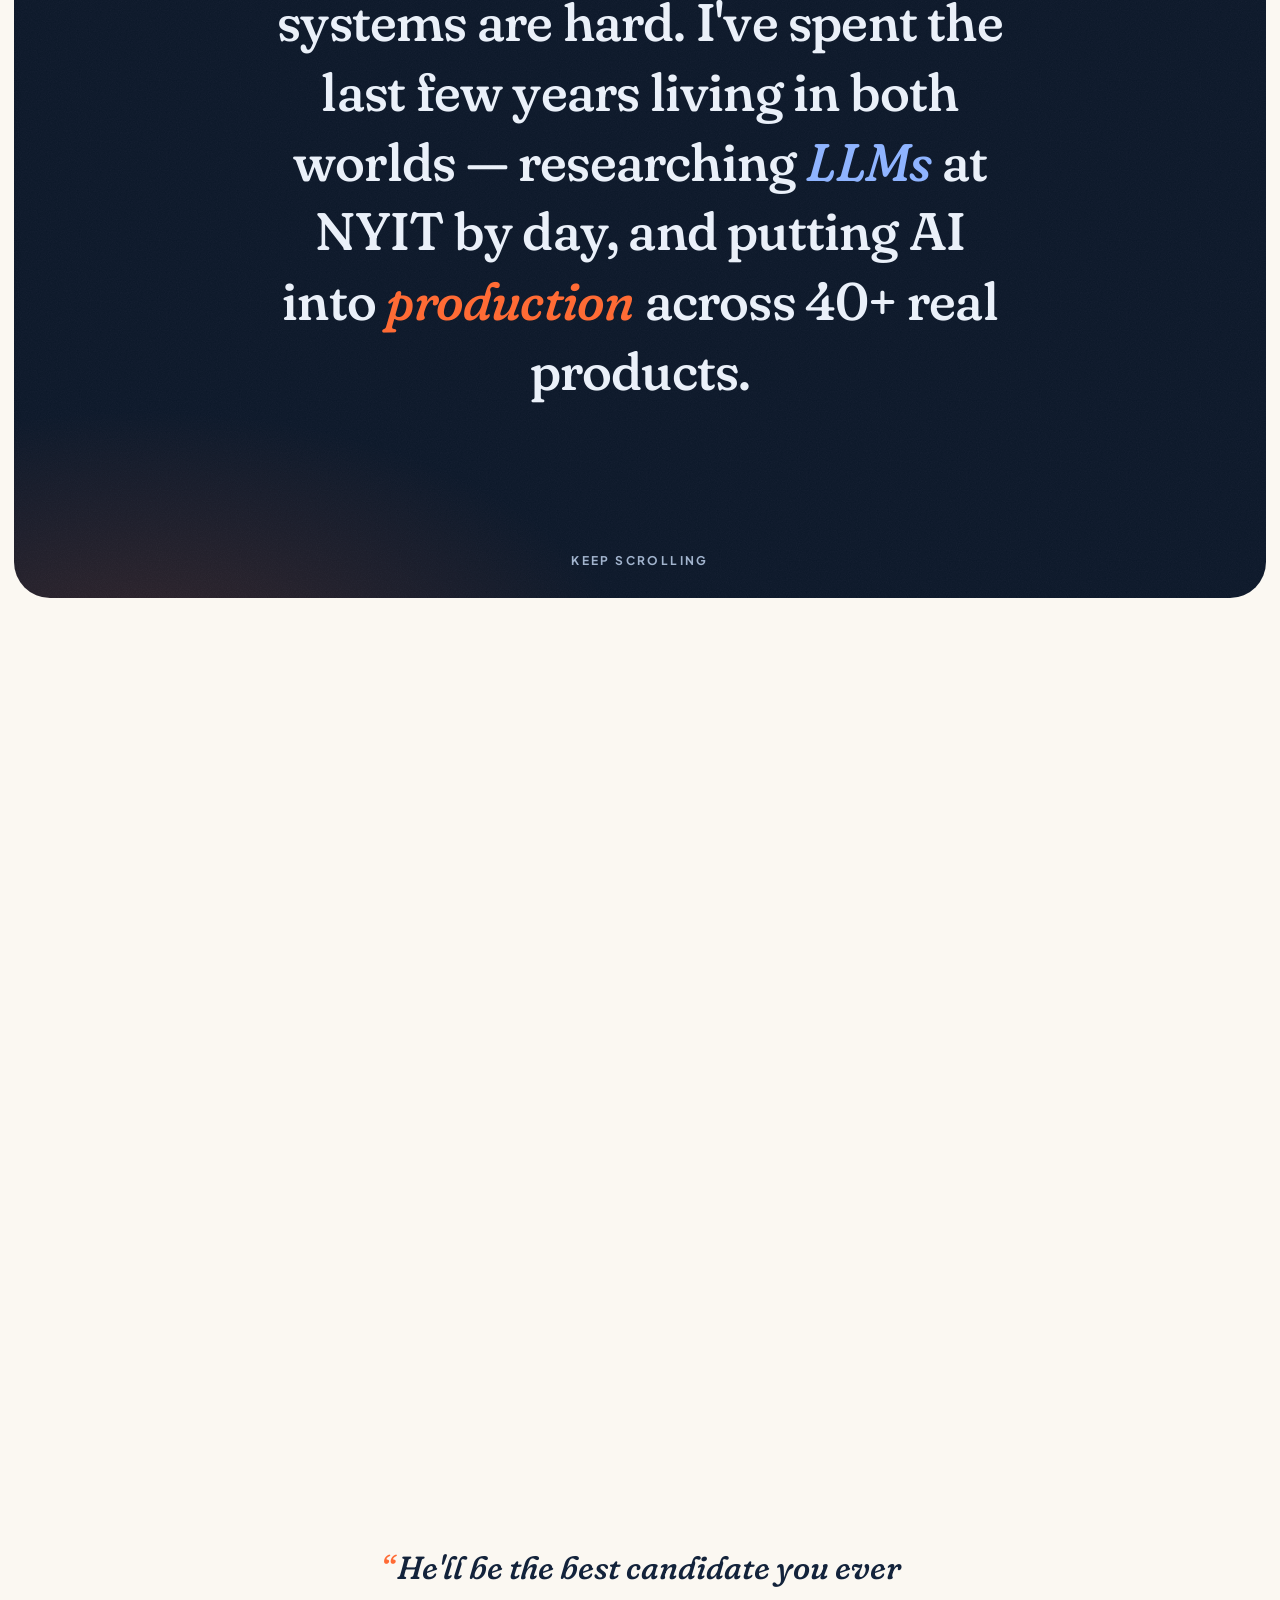
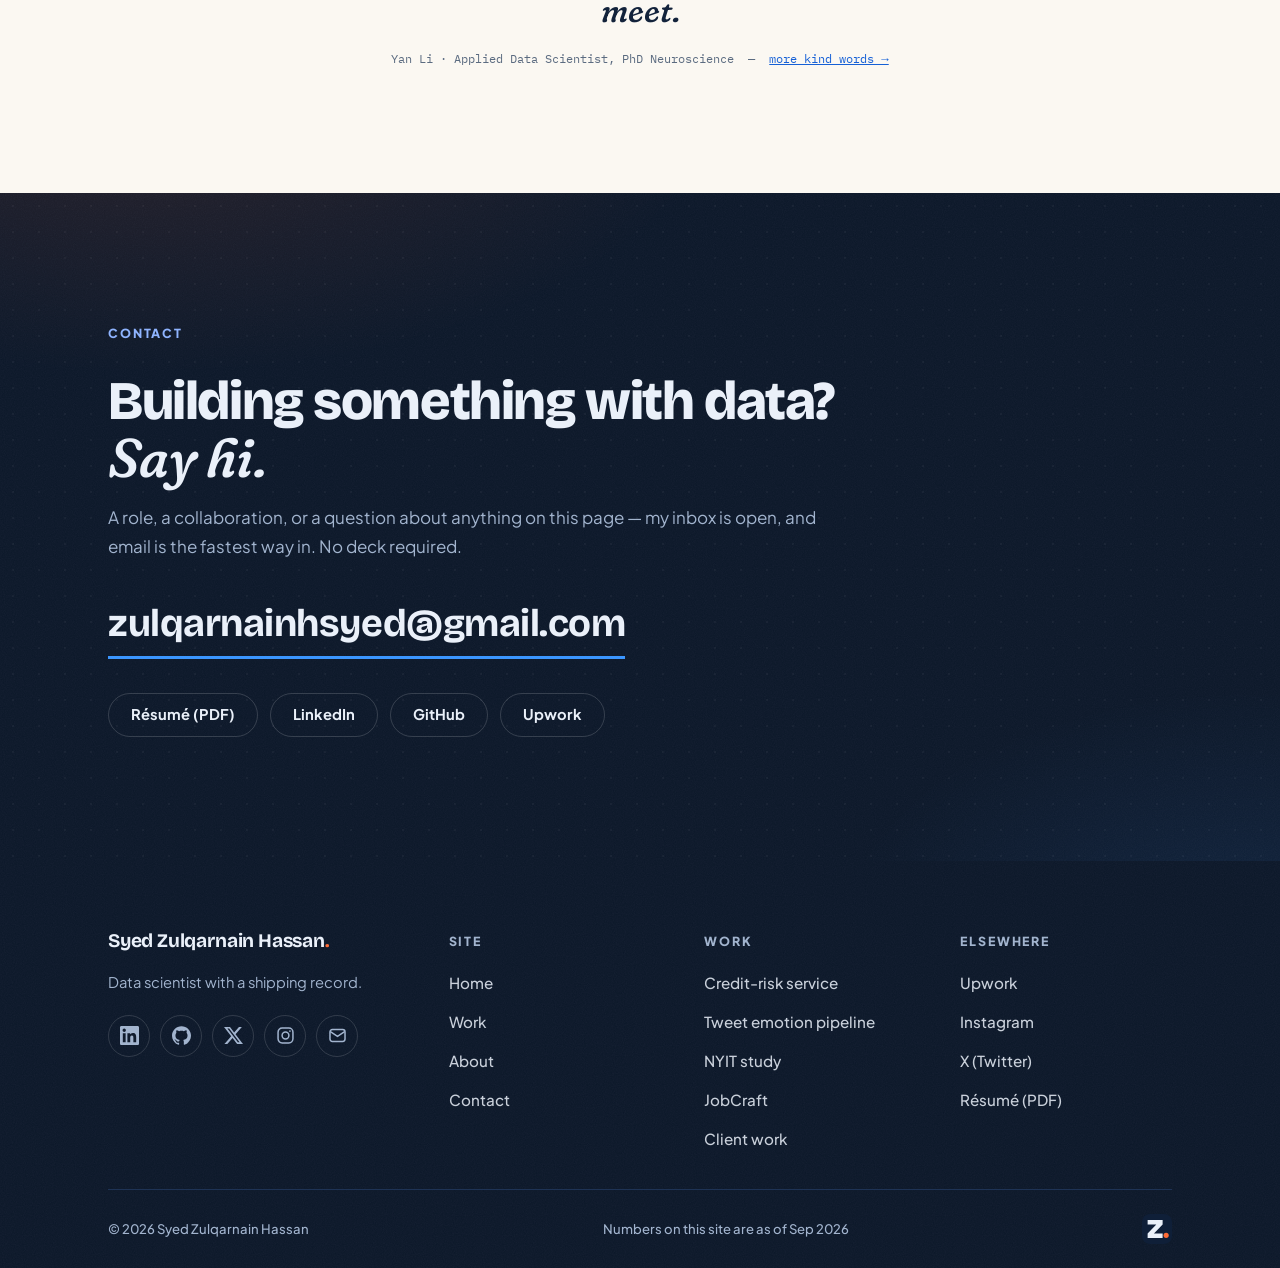
==== commit dd13718a: "Ship log: JobCraft and MedBot now carry live demo receipts" ====
--- a/index.html
+++ b/index.html
@@ -174,17 +174,17 @@
         </li>
         <li style="--i:7">
           <span class="idx" aria-hidden="true">08</span>
-          <span class="time">Jun–Sep 2025</span>
-          <span class="what"><a href="/work/#jobcraft">JobCraft</a> <span class="role">· AI job matching, open source</span></span>
+          <span class="time"><span class="livedot" aria-hidden="true"></span>Jun–Sep 2025</span>
+          <span class="what"><a href="/work/#jobcraft">JobCraft</a> <span class="role">· AI job matching, live demo</span></span>
           <span class="measure">85% matching accuracy</span>
-          <a class="receipt" href="https://github.com/Zulqarnain-10/JobCraft" aria-label="JobCraft repository on GitHub">GitHub ↗</a>
+          <a class="receipt" href="https://syedzulqarnainh-jobcraft.hf.space" aria-label="JobCraft live demo">live demo ↗</a>
         </li>
         <li style="--i:8">
           <span class="idx" aria-hidden="true">09</span>
-          <span class="time">Feb–May 2025</span>
-          <span class="what"><a href="/work/#medbot">MedBot</a> <span class="role">· medical Q&amp;A assistant</span></span>
+          <span class="time"><span class="livedot" aria-hidden="true"></span>Feb–May 2025</span>
+          <span class="what"><a href="/work/#medbot">MedBot</a> <span class="role">· medical Q&amp;A assistant, live demo</span></span>
           <span class="measure">94% query accuracy</span>
-          <a class="receipt" href="https://github.com/Zulqarnain-10/AI-Powered-Medical-Chatbot-Using-LLM-s-for-Smart-Healthcare-Assistance" aria-label="MedBot repository on GitHub">GitHub ↗</a>
+          <a class="receipt" href="https://syedzulqarnainh-medbot.hf.space" aria-label="MedBot live demo">live demo ↗</a>
         </li>
         <li style="--i:9">
           <span class="idx" aria-hidden="true">10</span>
